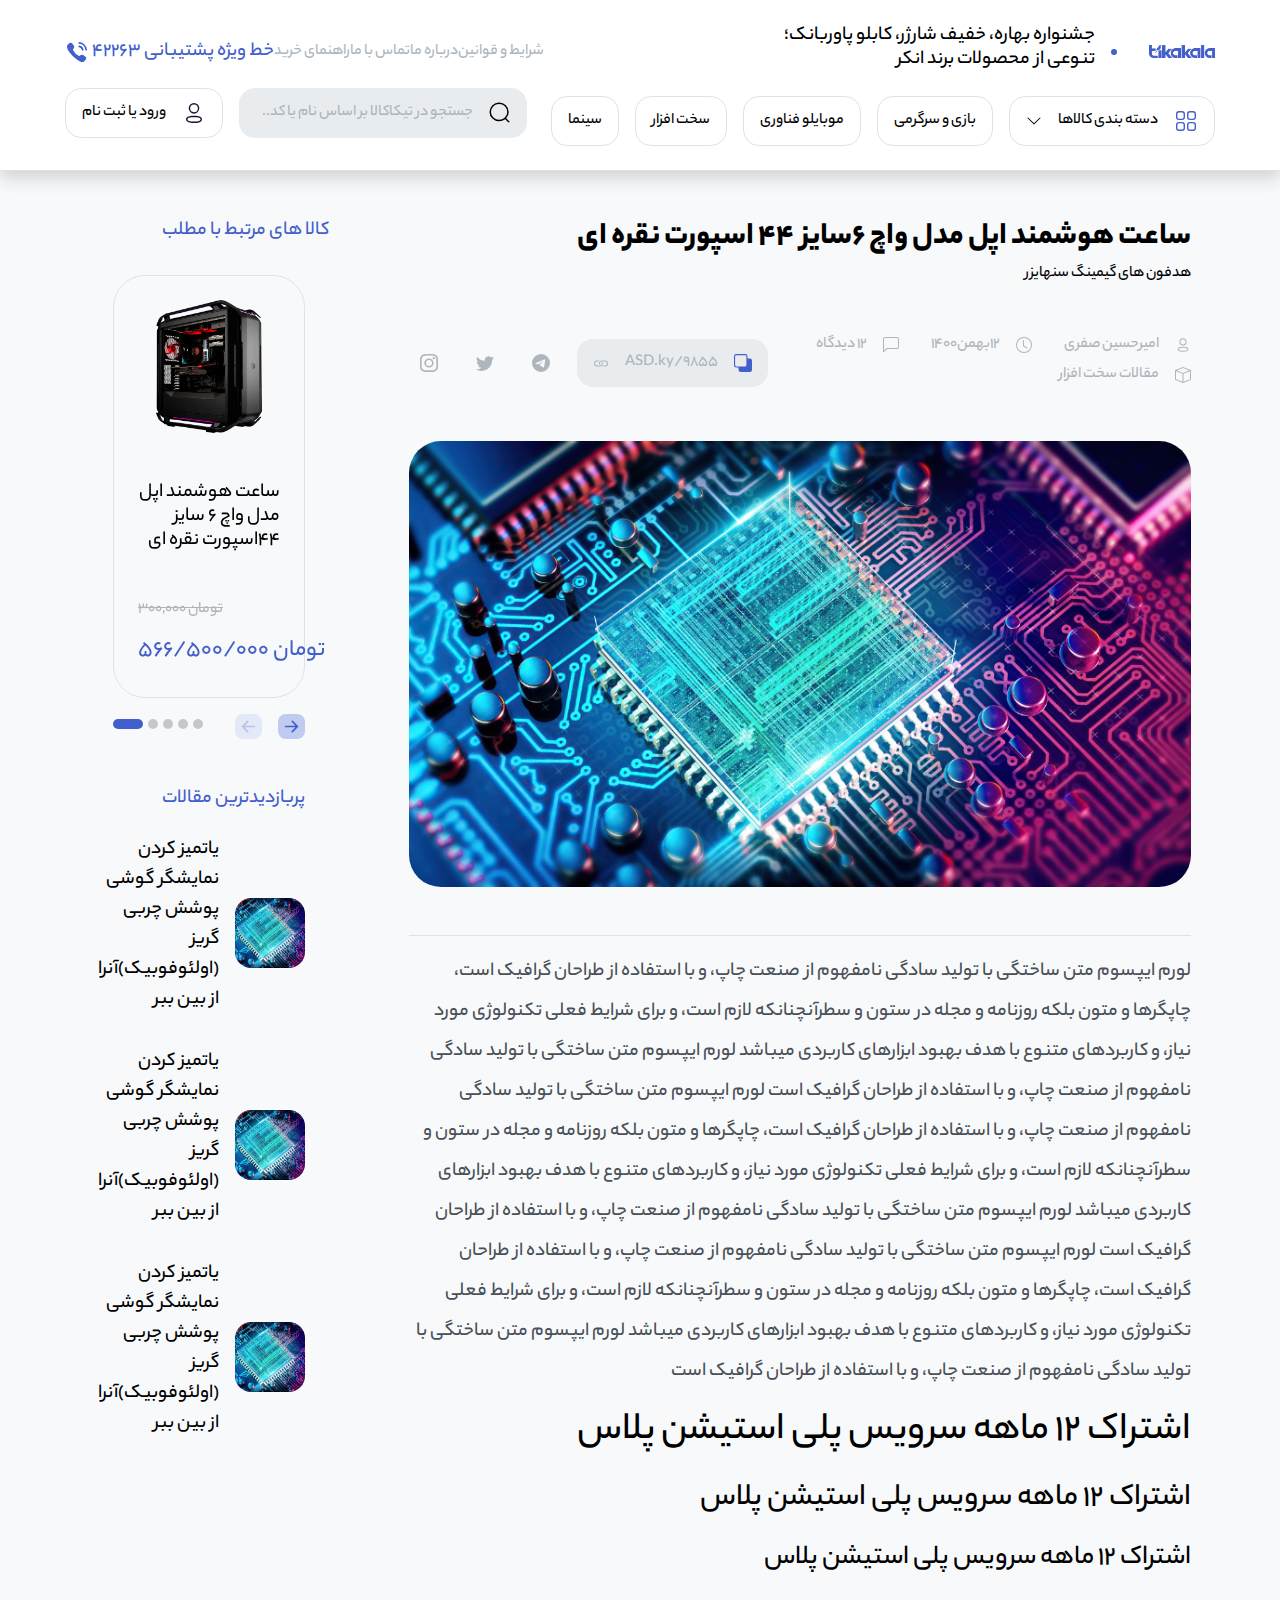
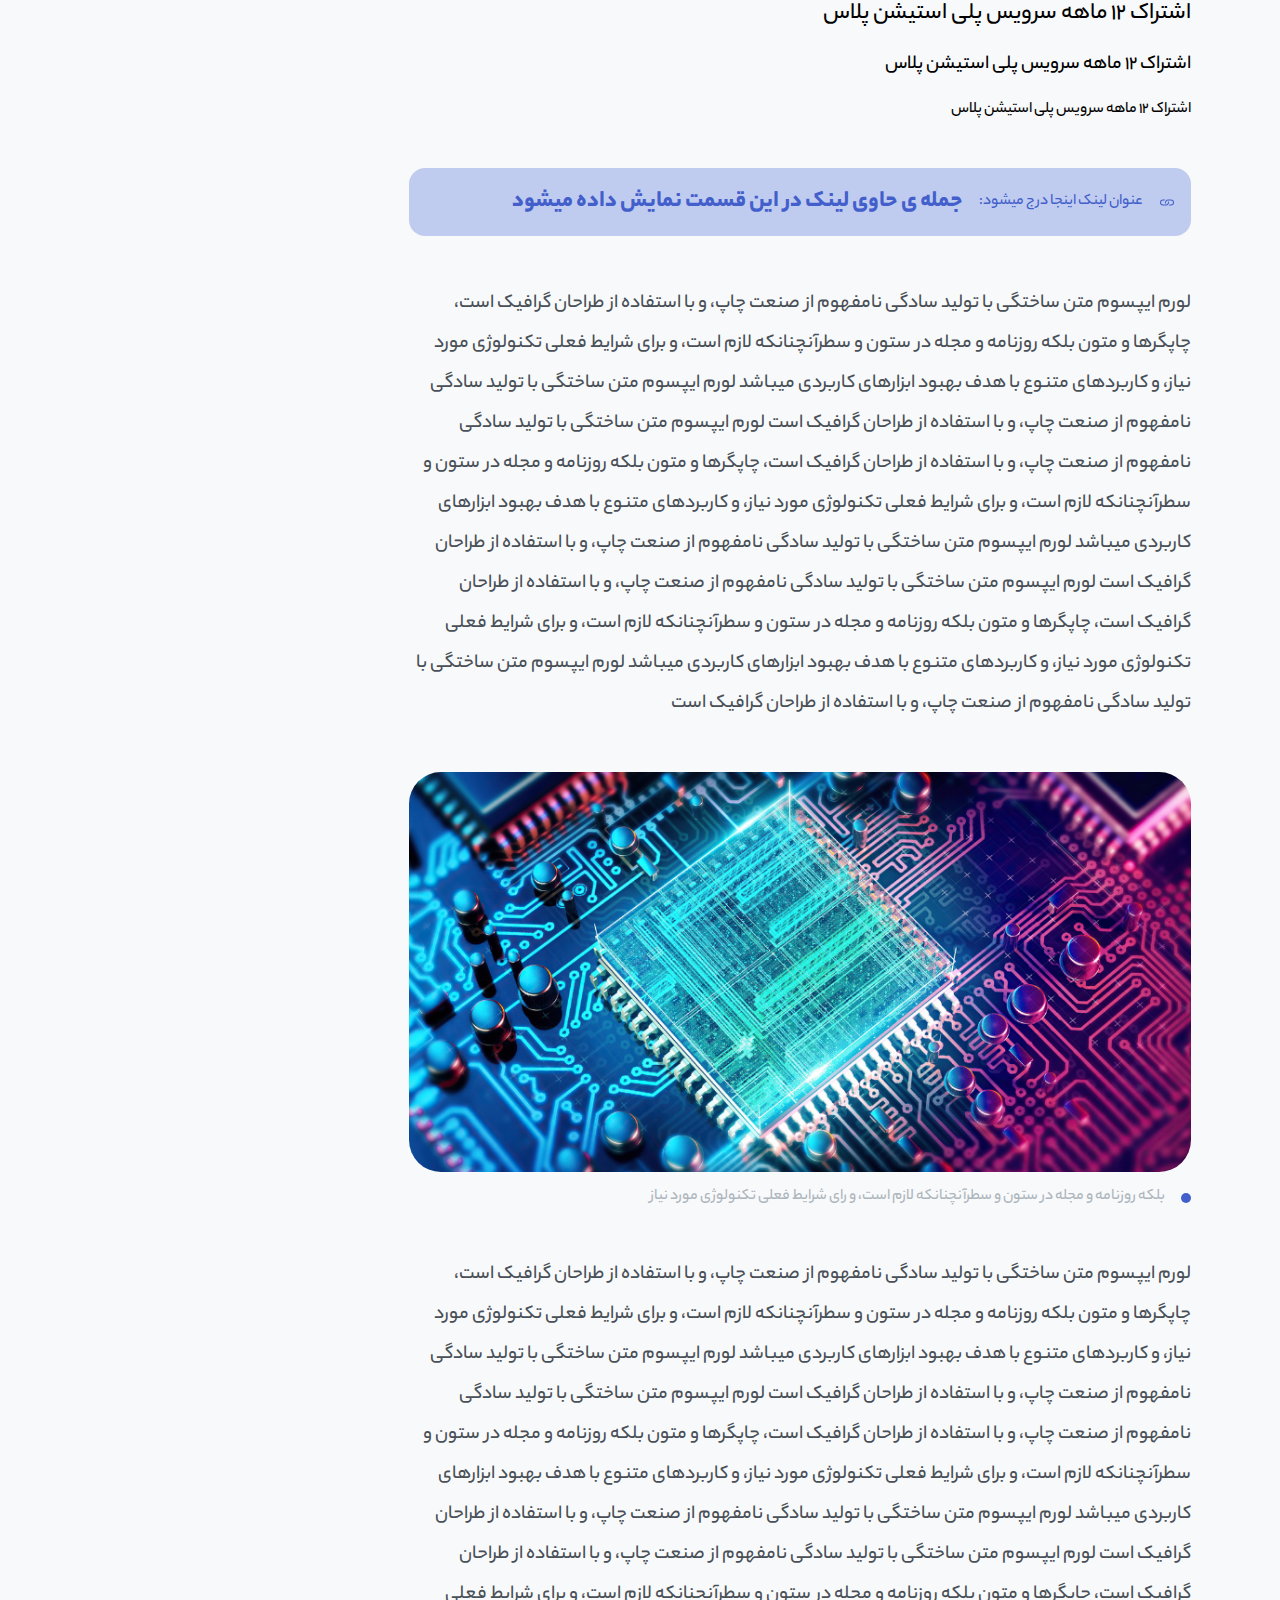
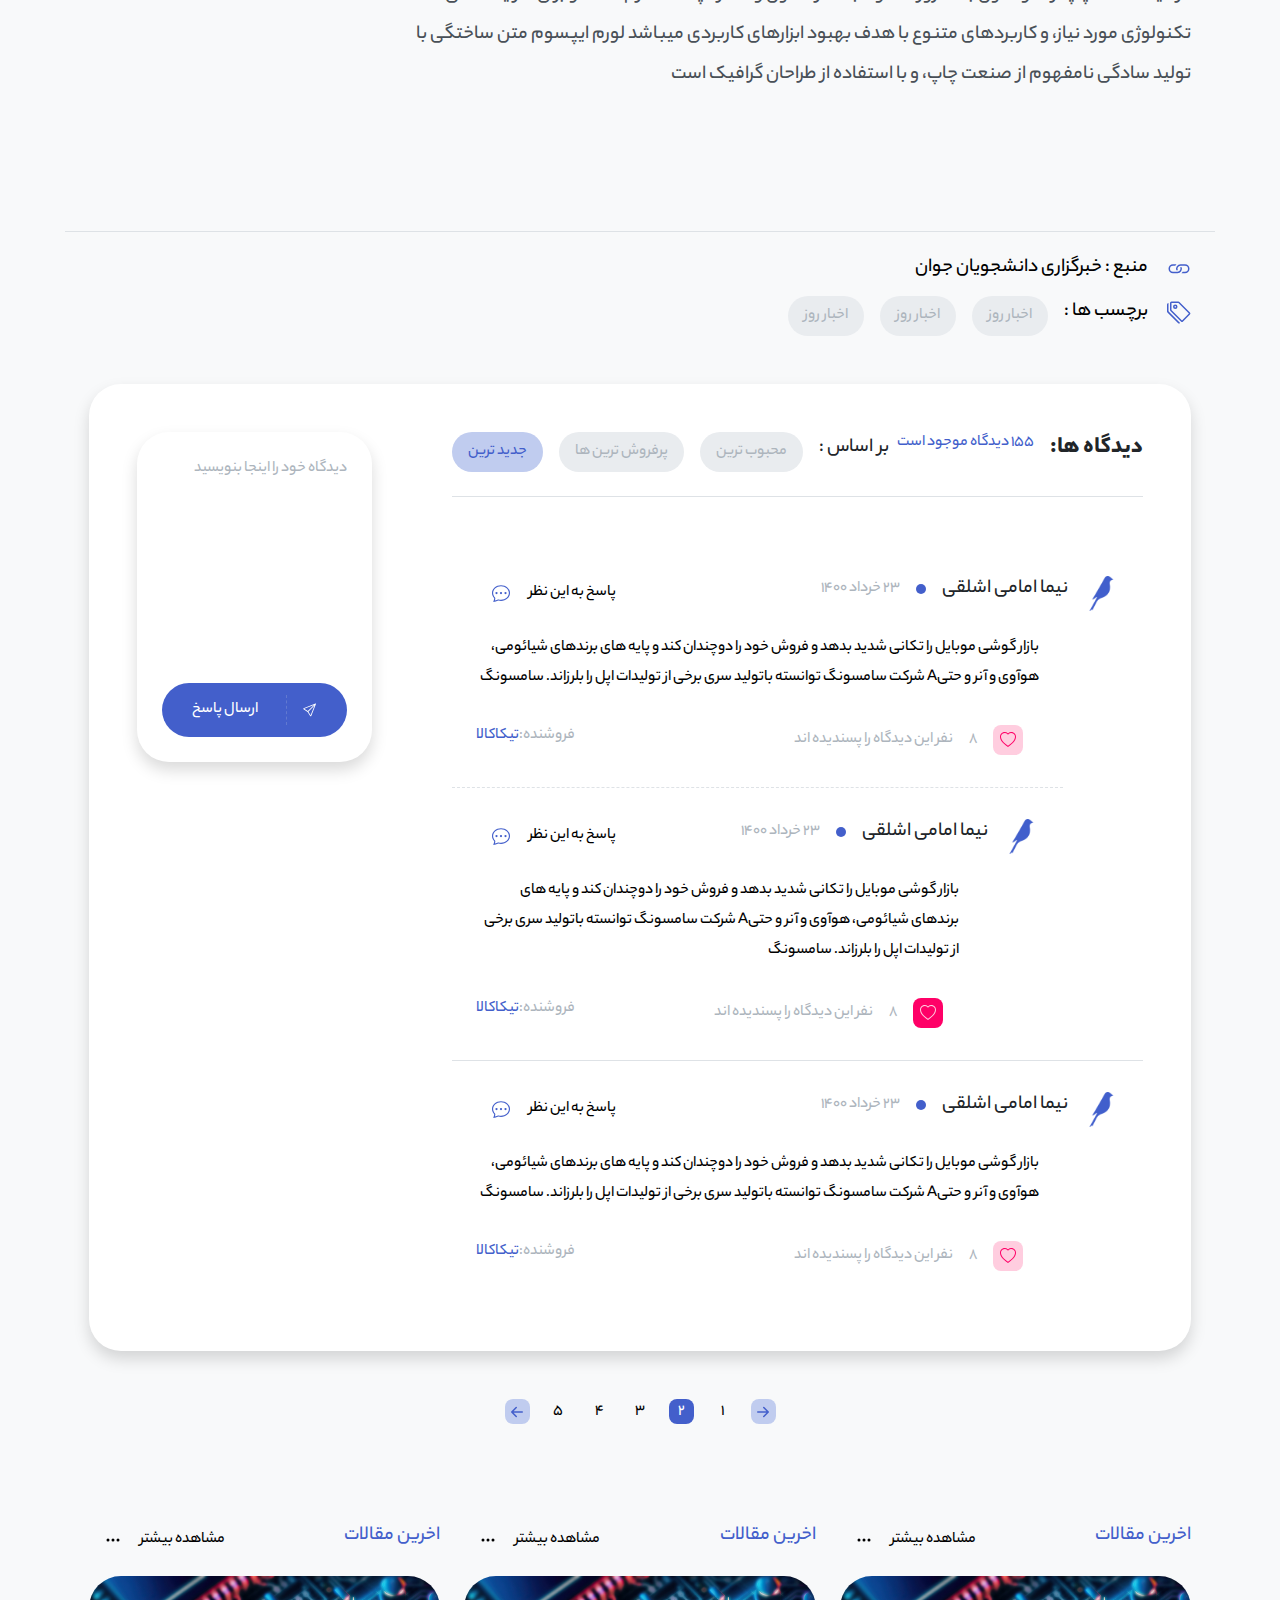
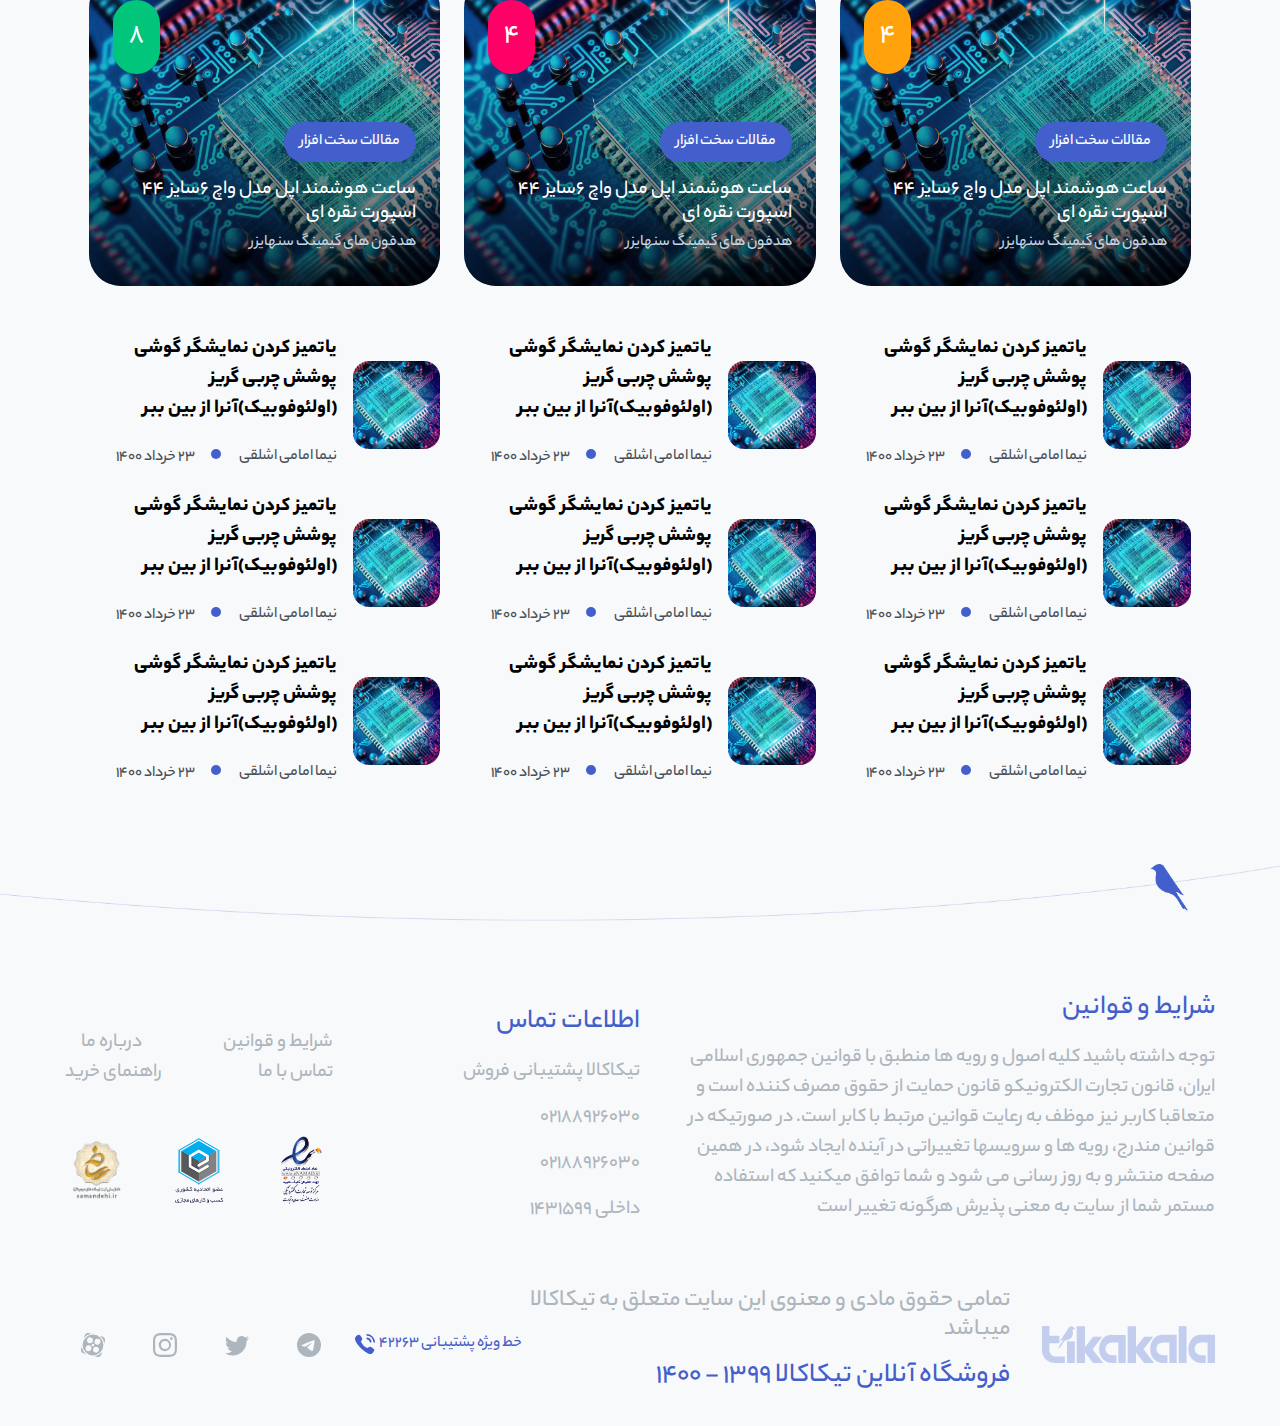
==== blog-without-conclusion.html @ 0f4836a9 "added blog page without conclusion card in bottom" ====
<!doctype html>
<html lang="fa" translate="no">
<head>
    <!--A Meta Tag For Setting Character Sets To 'UTF-8'-->
    <meta charset="UTF-8">
    <!--A Meta Tag For Responsiveness-->
    <meta name="viewport" content="width=device-width, user-scalable=no, initial-scale=1.0, maximum-scale=1.0, minimum-scale=1.0">
    <!--A Meta Tag For Browser Refresh-->
    <meta http-equiv="X-UA-Compatible" content="ie=edge">
    <!--Description Meta Tag For Seo Performance-->
    <meta name="description" content="ساعت هوشمند اپل مدل واچ ۶سایز ۴۴ اسپورتنقره ای">
    <!--Keywords Meta Tag For Seo Performance-->
    <meta name="keywords" content="IT, الکترونیک, برند, فروشگاه, فروشگاه انلاین, معتبر, پلی استیشن, پلی استیشن 5, تیککالا">
    <!--Theme Color Of Page-->
    <meta name="theme-color" content="#435FCB"/>
    <!--Icon Of Page-->
    <link rel="icon" href="assets/base/img/logo/img-logo.png" type="image/x-icon">
    <link rel="shortcut icon" href="assets/base/img/logo/img-logo.png" type="image/x-icon">
    <!--Linking Css Files-->
    <link rel="stylesheet" href="assets/plugins/swiperjs/swiper-bundle.min.css">
    <link rel="stylesheet" href="assets/plugins/bootstrap/bootstrap.min.css">
    <link rel="stylesheet" href="assets/base/css/style.css">
    <!--Title Of Page-->
    <title>تیکامگ | ساعت هوشمند اپل مدل واچ ۶سایز ۴۴ اسپورت نقره ای</title>
</head>
<body dir="rtl" class="dv-overflowx-hidden bg-light">
<!--Header-->
<header class="w-100 d-flex justify-content-center align-items-center border-bottom shadow bg-white mb-4 dv-mq-991-m-0 dv-mq-991-shadow-0 dv-mq-991-border-0">
    <main class="dv-w-1500 pt-4 pb-4 dv-z-index-3">
        <!--Top Side-->
        <div class="d-inline-flex align-items-center w-100">
            <!--Right Side-->
            <div class="d-inline-flex align-items-center w-50 dv-ml-15 dv-mq-991-m-0">
                <a class="w-25 dv-mq-991-w-100 dv-ml-2" href="index.html"><img width="100%" src="assets/base/img/logo/img-logo-typography.png" alt="تیکاکالا"></a>
                <!--Pulsing Circle-->
                <div class="dv-pulsing-circle dv-bg-indigo dv-aspect-ratio rounded-circle dv-ml-1 dv-mq-991-d-none"></div>
                <h5 class="fw-normal text-black dv-mq-991-d-none">جشنواره بهاره، خفیف شارژر، کابلو پاوربانک؛ تنوعی از محصولات برند انکر</h5>
            </div>
            <!--Left Side-->
            <ul class="d-inline-flex list-unstyled w-50 justify-content-between align-items-center dv-mq-991-jc-end">
                <li class="dv-mq-991-d-none"><a class="dv-text-darker-grey text-nowrap dv-hover-text-darkest-grey dv-transition fs-6 fw-normal" href="#">شرایط و قوانین</a></li>
                <li class="dv-mq-991-d-none"><a class="dv-text-darker-grey text-nowrap dv-hover-text-darkest-grey dv-transition fs-6 fw-normal" href="#">درباره ما</a></li>
                <li class="dv-mq-991-d-none"><a class="dv-text-darker-grey text-nowrap dv-hover-text-darkest-grey dv-transition fs-6 fw-normal" href="#">تماس با ما</a></li>
                <li class="dv-mq-991-d-none"><a class="dv-text-darker-grey text-nowrap dv-hover-text-darkest-grey dv-transition fs-6 fw-normal" href="#">راهنمای خرید</a></li>
                <li class="dv-mq-991-d-none">
                    <a class="dv-text-indigo dv-hover-text-darker-indigo dv-transition fs-5 fw-normal text-nowrap" href="tel:42263">
                        خط ویژه پشتیبانی
                        <span class="fw-normal">۴۲۲۶۳</span>
                        <svg xmlns="http://www.w3.org/2000/svg" width="24" height="24" viewBox="0 0 24 24">
                            <g transform="translate(2 2)">
                                <path d="M13.12,19.446C8.83,17.655,2.275,11.231.543,6.974-.176,5.389-.182,4.082.531,3.1.815,2.639,2.433.713,3.882.774a1.863,1.863,0,0,1,1.128.59A13.212,13.212,0,0,1,7.258,4.486a2.233,2.233,0,0,1-.422,1.62c-.267.468-.982,1.354-.8,1.871a11.491,11.491,0,0,0,6.093,5.92c.506.184,1.391-.53,1.857-.8a2.211,2.211,0,0,1,1.616-.424,13.422,13.422,0,0,1,3.112,2.293,1.856,1.856,0,0,1,.585,1.121c.054,1.482-1.96,3.174-2.327,3.385a2.822,2.822,0,0,1-1.69.527A5.191,5.191,0,0,1,13.12,19.446ZM14.835,7.931h0a3.461,3.461,0,0,0-2.743-2.75.86.86,0,0,1,.327-1.689,5.175,5.175,0,0,1,4.1,4.11.865.865,0,0,1-.678,1.011.945.945,0,0,1-.166.015A.86.86,0,0,1,14.835,7.931Zm3.456-.075a6.912,6.912,0,0,0-6.126-6.138A.863.863,0,0,1,11.731.184a.818.818,0,0,1,.625-.176,8.617,8.617,0,0,1,7.638,7.656.857.857,0,0,1-.756.95.705.705,0,0,1-.1.006A.856.856,0,0,1,18.291,7.856Z" transform="translate(0 0)" fill="#435fcb"/>
                            </g>
                        </svg>
                    </a>
                </li>
                <li class="d-none dv-mq-991-d-block dv-ml-1">
                    <a href="#">
                        <button class="dv-header-mobile-view-btns dv-aspect-ratio bg-transparent border dv-active-bg-darker-grey dv-transition">
                            <svg xmlns="http://www.w3.org/2000/svg" width="20" height="20" fill="currentColor" viewBox="0 0 16 16">
                                <path d="M8 8a3 3 0 1 0 0-6 3 3 0 0 0 0 6zm2-3a2 2 0 1 1-4 0 2 2 0 0 1 4 0zm4 8c0 1-1 1-1 1H3s-1 0-1-1 1-4 6-4 6 3 6 4zm-1-.004c-.001-.246-.154-.986-.832-1.664C11.516 10.68 10.289 10 8 10c-2.29 0-3.516.68-4.168 1.332-.678.678-.83 1.418-.832 1.664h10z"/>
                            </svg>
                        </button>
                    </a>
                </li>
                <li class="d-none dv-mq-991-d-block">
                    <a href="#">
                        <button class="dv-header-mobile-view-btns dv-aspect-ratio bg-transparent border dv-active-bg-darker-grey dv-transition">
                            <svg xmlns="http://www.w3.org/2000/svg" width="20" height="20" fill="currentColor" viewBox="0 0 16 16">
                                <path d="M0 1.5A.5.5 0 0 1 .5 1H2a.5.5 0 0 1 .485.379L2.89 3H14.5a.5.5 0 0 1 .491.592l-1.5 8A.5.5 0 0 1 13 12H4a.5.5 0 0 1-.491-.408L2.01 3.607 1.61 2H.5a.5.5 0 0 1-.5-.5zM3.102 4l1.313 7h8.17l1.313-7H3.102zM5 12a2 2 0 1 0 0 4 2 2 0 0 0 0-4zm7 0a2 2 0 1 0 0 4 2 2 0 0 0 0-4zm-7 1a1 1 0 1 1 0 2 1 1 0 0 1 0-2zm7 0a1 1 0 1 1 0 2 1 1 0 0 1 0-2z"/>
                            </svg>
                        </button>
                    </a>
                </li>
            </ul>
        </div>
        <!--Bottom Side-->
        <div class="d-inline-flex align-items-center w-100">
            <!--Right Side-->
            <ul class="w-50 dv-mq-991-w-auto d-inline-flex align-items-center list-unstyled mt-3">
                <li class="dv-ml-1">
                    <div class="dropdown">
                        <button id="dv-header-drop-down-btn" data-bs-toggle="dropdown" aria-expanded="false" class="dv-prl-1 dv-ptb-dot-75 text-nowrap dv-hover-text-indigo dv-header-links-holder-item dv-transition dv-hover-bg-darker-grey d-flex justify-content-center align-items-center fs-6 fw-normal border bg-white rounded-4 dv-mq-991-p-1">
                            <svg class="dv-ml-1 dv-mq-991-m-0" xmlns="http://www.w3.org/2000/svg" width="24" height="24" viewBox="0 0 24 24">
                                <g transform="translate(2 2)">
                                    <path d="M13.986,20a2.989,2.989,0,0,1-2.975-3V13.941a2.989,2.989,0,0,1,2.975-3h3.039a2.988,2.988,0,0,1,2.975,3V17a2.988,2.988,0,0,1-2.975,3Zm-1.58-6.059V17a1.593,1.593,0,0,0,1.58,1.6h3.039A1.592,1.592,0,0,0,18.6,17V13.941a1.592,1.592,0,0,0-1.58-1.6H13.986A1.593,1.593,0,0,0,12.406,13.941ZM2.975,20A2.989,2.989,0,0,1,0,17V13.941a2.989,2.989,0,0,1,2.975-3H6.014a2.989,2.989,0,0,1,2.975,3V17a2.989,2.989,0,0,1-2.975,3ZM1.4,13.941V17a1.593,1.593,0,0,0,1.58,1.6H6.014A1.593,1.593,0,0,0,7.594,17V13.941a1.593,1.593,0,0,0-1.58-1.6H2.975A1.593,1.593,0,0,0,1.4,13.941ZM13.986,9.055a2.989,2.989,0,0,1-2.975-3V3a2.989,2.989,0,0,1,2.975-3h3.039A2.988,2.988,0,0,1,20,3V6.06a2.988,2.988,0,0,1-2.975,3ZM12.406,3V6.06a1.593,1.593,0,0,0,1.58,1.6h3.039a1.592,1.592,0,0,0,1.58-1.6V3a1.592,1.592,0,0,0-1.58-1.6H13.986A1.593,1.593,0,0,0,12.406,3Zm-9.43,6.06A2.989,2.989,0,0,1,0,6.06V3A2.989,2.989,0,0,1,2.975,0H6.014A2.989,2.989,0,0,1,8.989,3V6.06a2.989,2.989,0,0,1-2.975,3ZM1.4,3V6.06a1.593,1.593,0,0,0,1.58,1.6H6.014a1.593,1.593,0,0,0,1.58-1.6V3a1.593,1.593,0,0,0-1.58-1.6H2.975A1.593,1.593,0,0,0,1.4,3Z" fill="#435fcb" stroke="rgba(0,0,0,0)" stroke-miterlimit="10" stroke-width="1"/>
                                </g>
                            </svg>
                            <span class="dv-ml-1 dv-mq-991-d-none">دسته بندی کالاها</span>
                            <svg class="dv-mq-991-d-none" xmlns="http://www.w3.org/2000/svg" width="16" height="16" fill="currentColor" viewBox="0 0 16 16">
                                <path fill-rule="evenodd" d="M1.646 4.646a.5.5 0 0 1 .708 0L8 10.293l5.646-5.647a.5.5 0 0 1 .708.708l-6 6a.5.5 0 0 1-.708 0l-6-6a.5.5 0 0 1 0-.708z"/>
                            </svg>
                        </button>
                        <ul class="dropdown-menu dropdown-menu-end w-100 border" aria-labelledby="dv-header-drop-down-btn">
                            <li><a class="dropdown-item text-end" href="#">ایتم</a></li>
                            <li><a class="dropdown-item text-end" href="#">ایتم</a></li>
                            <li><a class="dropdown-item text-end" href="#">ایتم</a></li>
                            <li><hr class="d-none dv-mq-991-d-block text-end dropdown-divider"></li>
                            <li><a class="d-none dv-mq-991-d-block text-end dropdown-item" href="#">شرایط و قوانین</a></li>
                            <li><a class="d-none dv-mq-991-d-block text-end dropdown-item" href="#">درباره ما</a></li>
                            <li><a class="d-none dv-mq-991-d-block text-end dropdown-item" href="#">تماس با ما</a></li>
                            <li><a class="d-none dv-mq-991-d-block text-end dropdown-item" href="#">راهنمای خرید</a></li>
                            <li><hr class="d-none dv-mq-991-d-block text-end dropdown-divider"></li>
                            <li><a class="d-none dv-mq-991-d-block text-end dropdown-item" href="#">بازی و سرگرمی</a></li>
                            <li><a class="d-none dv-mq-991-d-block text-end dropdown-item" href="#">موبایلو فناوری</a></li>
                            <li><a class="d-none dv-mq-991-d-block text-end dropdown-item" href="#">سخت افزار</a></li>
                            <li><a class="d-none dv-mq-991-d-block text-end dropdown-item" href="#">سینما</a></li>
                        </ul>
                    </div>
                </li>
                <li class="dv-ml-1 dv-mq-991-d-none"><a href="#"><button class="dv-prl-1 dv-ptb-dot-75 text-nowrap dv-transition dv-hover-text-indigo dv-hover-bg-darker-grey d-flex justify-content-center align-items-center fw-normal fs-6 border bg-white rounded-4">بازی و سرگرمی</button></a></li>
                <li class="dv-ml-1 dv-mq-991-d-none"><a href="#"><button class="dv-prl-1 dv-ptb-dot-75 text-nowrap dv-transition dv-hover-text-indigo dv-hover-bg-darker-grey d-flex justify-content-center align-items-center fw-normal fs-6 border bg-white rounded-4">موبایلو فناوری</button></a></li>
                <li class="dv-ml-1 dv-mq-991-d-none"><a href="#"><button class="dv-prl-1 dv-ptb-dot-75 text-nowrap dv-transition dv-hover-text-indigo dv-hover-bg-darker-grey d-flex justify-content-center align-items-center fw-normal fs-6 border bg-white rounded-4">سخت افزار</button></a></li>
                <li class="dv-mq-991-d-none"><a href="#"><button class="dv-prl-1 dv-ptb-dot-75 text-nowrap dv-hover-text-indigo dv-transition dv-hover-bg-darker-grey d-flex justify-content-center align-items-center fw-normal fs-6 border bg-white rounded-4">سینما</button></a></li>
            </ul>
            <!--Left Side-->
            <div class="w-50 dv-mq-991-w-100 d-inline-flex justify-content-end align-items-center">
                <!--Search Input-->
                <div class="dv-ml-1 dv-mq-991-m-0 dv-bg-grey dv-prl-1 dv-ptb-dot-75 rounded-4 w-50 dv-mq-991-w-100 dv-transition dv-border-transparent">
                    <form action="#" class="d-inline-flex align-items-center w-100">
                        <button class="bg-transparent border-0 dv-ml-1"><svg xmlns="http://www.w3.org/2000/svg" width="21" height="21" viewBox="0 0 21 21">
                            <g transform="translate(0.5 0.5)">
                                <g>
                                    <path d="M18.82,19.859l-.083-.07-3.128-3.05a9.7,9.7,0,0,1-6,2.06A9.518,9.518,0,0,1,0,9.4,9.518,9.518,0,0,1,9.611,0a9.518,9.518,0,0,1,9.612,9.4,9.25,9.25,0,0,1-2.531,6.349l3.091,3.014a.714.714,0,0,1,0,1.024.753.753,0,0,1-.964.071ZM1.48,9.4a8.052,8.052,0,0,0,8.131,7.952A8.052,8.052,0,0,0,17.743,9.4,8.052,8.052,0,0,0,9.611,1.448,8.052,8.052,0,0,0,1.48,9.4Z"/>
                                </g>
                            </g>
                        </svg></button>
                        <input required type="text" placeholder="جستجو در تیکاکالا بر اساس نام یا کد.." class="w-100 dv-placeholder-color-gray-500 dv-inputs-in-div bg-transparent border-0">
                    </form>
                </div>
                <a href="#" class="dv-mq-991-d-none">
                    <button class="dv-prl-1 dv-ptb-dot-75 fs-6 dv-hover-text-indigo dv-hover-path-fill-indigo d-flex dv-transition dv-hover-bg-darker-grey justify-content-center align-items-center fw-normal border bg-white rounded-4">
                        <svg class="dv-ml-1" xmlns="http://www.w3.org/2000/svg" width="24" height="24" viewBox="0 0 24 24">
                            <g transform="translate(4 2)">
                                <path class="dv-transition" d="M6.676,19.964c-.121,0-.206,0-.284,0l-.144-.005a2.214,2.214,0,0,1-.4-.047,15.4,15.4,0,0,1-2.333-.338l-.256-.054a3.961,3.961,0,0,1-2.975-1.9A2.936,2.936,0,0,1,0,16.363,2.876,2.876,0,0,1,.287,15.1a4.333,4.333,0,0,1,3.2-1.948,16.741,16.741,0,0,1,2.339-.331c.718-.063,1.448-.095,2.17-.095s1.452.031,2.17.095l.461.039a17.216,17.216,0,0,1,1.873.292c1.727.356,2.748.979,3.215,1.962a2.912,2.912,0,0,1,0,2.5c-.463.978-1.512,1.616-3.2,1.949l-.468.1a15.711,15.711,0,0,1-1.88.245c-.715.061-1.442.092-2.158.092C7.562,20,7.113,19.988,6.676,19.964Zm-.733-5.7a15.526,15.526,0,0,0-2.156.305,3.209,3.209,0,0,0-2.2,1.168,1.417,1.417,0,0,0-.139.624,1.452,1.452,0,0,0,.139.627c.255.527,1.025.93,2.227,1.165l.353.075a15.5,15.5,0,0,0,1.874.249,1.84,1.84,0,0,0,.287.033l.393.006c.429.023.866.035,1.3.035.678,0,1.366-.029,2.046-.087a14.342,14.342,0,0,0,2.162-.315l.225-.048c1.061-.24,1.743-.624,1.973-1.108a1.463,1.463,0,0,0,0-1.259c-.245-.516-1.008-.92-2.208-1.167a15.573,15.573,0,0,0-2.152-.3l-.013,0c-.675-.059-1.361-.089-2.037-.089S6.627,14.2,5.942,14.264ZM2.692,5.335A5.312,5.312,0,1,1,8,10.671,5.33,5.33,0,0,1,2.692,5.335Zm1.442,0A3.871,3.871,0,1,0,8,1.448,3.883,3.883,0,0,0,4.133,5.335Z" fill="#200e32" stroke="rgba(0,0,0,0)" stroke-miterlimit="10" stroke-width="1"/>
                            </g>
                        </svg>
                        ورود یا ثبت نام
                    </button>
                </a>
            </div>
        </div>
    </main>
</header>
<!--Blog section-->
<section class="w-100 d-flex justify-content-center mb-5">
    <div class="dv-w-1500 d-inline-flex dv-mq-991-d-flex dv-mq-991-flex-d-c">
        <!--Right Side-->
        <main class="p-4 dv-ml-2 w-75 dv-mq-991-w-100">
            <h2 class="fw-bold text-black mb-2 dv-mq-991-mb-3">ساعت هوشمند اپل مدل واچ ۶سایز ۴۴ اسپورت نقره ای</h2>
            <h6 class="fw-normal text-black mb-5 dv-mq-991-d-none">هدفون های گیمینگ سنهایزر</h6>
            <!--Details-->
            <div class="d-inline-flex w-100 align-items-center mb-5 dv-mq-991-d-none">
                <!--Right Side-->
                <ul class="d-flex flex-wrap list-unstyled w-50 align-items-center justify-content-between dv-ml-2">
                    <li>
                        <a class="dv-text-darker-grey d-inline-flex align-items-center fs-6" href="#">
                            <svg xmlns="http://www.w3.org/2000/svg" width="16" height="16" viewBox="0 0 24 24" class="dv-ml-1">
                                <g transform="translate(4 2)">
                                    <path d="M6.676,19.964c-.121,0-.206,0-.284,0l-.144-.005a2.214,2.214,0,0,1-.4-.047,15.4,15.4,0,0,1-2.333-.338l-.256-.054a3.961,3.961,0,0,1-2.975-1.9A2.936,2.936,0,0,1,0,16.363,2.876,2.876,0,0,1,.287,15.1a4.333,4.333,0,0,1,3.2-1.948,16.741,16.741,0,0,1,2.339-.331c.718-.063,1.448-.095,2.17-.095s1.452.031,2.17.095l.461.039a17.216,17.216,0,0,1,1.873.292c1.727.356,2.748.979,3.215,1.962a2.912,2.912,0,0,1,0,2.5c-.463.978-1.512,1.616-3.2,1.949l-.468.1a15.711,15.711,0,0,1-1.88.245c-.715.061-1.442.092-2.158.092C7.562,20,7.113,19.988,6.676,19.964Zm-.733-5.7a15.526,15.526,0,0,0-2.156.305,3.209,3.209,0,0,0-2.2,1.168,1.417,1.417,0,0,0-.139.624,1.452,1.452,0,0,0,.139.627c.255.527,1.025.93,2.227,1.165l.353.075a15.5,15.5,0,0,0,1.874.249,1.84,1.84,0,0,0,.287.033l.393.006c.429.023.866.035,1.3.035.678,0,1.366-.029,2.046-.087a14.342,14.342,0,0,0,2.162-.315l.225-.048c1.061-.24,1.743-.624,1.973-1.108a1.463,1.463,0,0,0,0-1.259c-.245-.516-1.008-.92-2.208-1.167a15.573,15.573,0,0,0-2.152-.3l-.013,0c-.675-.059-1.361-.089-2.037-.089S6.627,14.2,5.942,14.264ZM2.692,5.335A5.312,5.312,0,1,1,8,10.671,5.33,5.33,0,0,1,2.692,5.335Zm1.442,0A3.871,3.871,0,1,0,8,1.448,3.883,3.883,0,0,0,4.133,5.335Z" fill="currentcolor" stroke="currentcolor" stroke-width=".1px"/>
                                </g>
                            </svg>
                            <span class="text-nowrap" id="dv-blog-author">امیرحسین صفری</span>
                        </a>
                    </li>
                    <li>
                        <a class="dv-text-darker-grey d-inline-flex align-items-center fs-6" href="#">
                            <svg xmlns="http://www.w3.org/2000/svg" width="16" height="16" fill="currentColor" viewBox="0 0 16 16" class="dv-ml-1">
                                <path d="M8 3.5a.5.5 0 0 0-1 0V9a.5.5 0 0 0 .252.434l3.5 2a.5.5 0 0 0 .496-.868L8 8.71V3.5z"/>
                                <path d="M8 16A8 8 0 1 0 8 0a8 8 0 0 0 0 16zm7-8A7 7 0 1 1 1 8a7 7 0 0 1 14 0z"/>
                            </svg>
                            <span class="text-nowrap" id="dv-blog-time">۱۲بهمن۱۴۰۰</span>
                        </a>
                    </li>
                    <li>
                        <a class="dv-text-darker-grey d-inline-flex align-items-center fs-6" href="#">
                            <svg xmlns="http://www.w3.org/2000/svg" width="16" height="16" fill="currentColor" viewBox="0 0 16 16" class="dv-ml-1">
                                <path d="M14 1a1 1 0 0 1 1 1v8a1 1 0 0 1-1 1H4.414A2 2 0 0 0 3 11.586l-2 2V2a1 1 0 0 1 1-1h12zM2 0a2 2 0 0 0-2 2v12.793a.5.5 0 0 0 .854.353l2.853-2.853A1 1 0 0 1 4.414 12H14a2 2 0 0 0 2-2V2a2 2 0 0 0-2-2H2z"/>
                            </svg>
                            <span class="text-nowrap" id="dv-blog-comments">۱۲ دیدگاه</span>
                        </a>
                    </li>
                    <li>
                        <a class="dv-text-darker-grey d-inline-flex align-items-center fs-6" href="#">
                            <svg xmlns="http://www.w3.org/2000/svg" width="16" height="16" fill="currentColor" viewBox="0 0 16 16" class="dv-ml-1">
                                <path d="M8.186 1.113a.5.5 0 0 0-.372 0L1.846 3.5 8 5.961 14.154 3.5 8.186 1.113zM15 4.239l-6.5 2.6v7.922l6.5-2.6V4.24zM7.5 14.762V6.838L1 4.239v7.923l6.5 2.6zM7.443.184a1.5 1.5 0 0 1 1.114 0l7.129 2.852A.5.5 0 0 1 16 3.5v8.662a1 1 0 0 1-.629.928l-7.185 2.874a.5.5 0 0 1-.372 0L.63 13.09a1 1 0 0 1-.63-.928V3.5a.5.5 0 0 1 .314-.464L7.443.184z"/>
                            </svg>
                            <span class="text-nowrap" id="dv-blog-category">مقالات سخت افزار</span>
                        </a>
                    </li>
                </ul>
                <!--Left Side-->
                <ul class="w-50 d-inline-flex align-items-center justify-content-end list-unstyled">
                    <!--Copy Link Button-->
                    <li class="dv-ml-1">
                        <button class="dv-bg-grey fs-6 border-0 dv-ptb-dot-75 dv-prl-1 dv-text-darker-grey d-inline-flex align-items-center justify-content-center rounded-4 dv-hover-bg-darker-grey dv-transition">
                            <svg class="dv-ml-1 dv-text-indigo" xmlns="http://www.w3.org/2000/svg" width="18" height="18" fill="currentColor" viewBox="0 0 16 16">
                                <path d="M0 2a2 2 0 0 1 2-2h8a2 2 0 0 1 2 2v2h2a2 2 0 0 1 2 2v8a2 2 0 0 1-2 2H6a2 2 0 0 1-2-2v-2H2a2 2 0 0 1-2-2V2zm2-1a1 1 0 0 0-1 1v8a1 1 0 0 0 1 1h8a1 1 0 0 0 1-1V2a1 1 0 0 0-1-1H2z"/>
                            </svg>
                            <span class="dv-ml-1 dv-text-darker-grey" id="dv-copy-btn-link">ASD.ky/9855</span>
                            <svg class="dv-text-darker-grey" xmlns="http://www.w3.org/2000/svg" width="16" height="16" fill="currentColor" viewBox="0 0 16 16">
                                <path d="M6.354 5.5H4a3 3 0 0 0 0 6h3a3 3 0 0 0 2.83-4H9c-.086 0-.17.01-.25.031A2 2 0 0 1 7 10.5H4a2 2 0 1 1 0-4h1.535c.218-.376.495-.714.82-1z"/>
                                <path d="M9 5.5a3 3 0 0 0-2.83 4h1.098A2 2 0 0 1 9 6.5h3a2 2 0 1 1 0 4h-1.535a4.02 4.02 0 0 1-.82 1H12a3 3 0 1 0 0-6H9z"/>
                            </svg>
                        </button>
                    </li>
                    <li class="dv-ml-1">
                        <a href="#">
                            <button class="bg-none border-0 dv-aspect-ratio dv-w-50px d-flex justify-content-center align-items-center dv-text-darker-grey rounded-4 bg-transparent dv-transition dv-hover-bg-darker-grey dv-hover-text-indigo">
                                <svg xmlns="http://www.w3.org/2000/svg" width="18" height="18" fill="currentColor" viewBox="0 0 16 16">
                                    <path d="M16 8A8 8 0 1 1 0 8a8 8 0 0 1 16 0zM8.287 5.906c-.778.324-2.334.994-4.666 2.01-.378.15-.577.298-.595.442-.03.243.275.339.69.47l.175.055c.408.133.958.288 1.243.294.26.006.549-.1.868-.32 2.179-1.471 3.304-2.214 3.374-2.23.05-.012.12-.026.166.016.047.041.042.12.037.141-.03.129-1.227 1.241-1.846 1.817-.193.18-.33.307-.358.336a8.154 8.154 0 0 1-.188.186c-.38.366-.664.64.015 1.088.327.216.589.393.85.571.284.194.568.387.936.629.093.06.183.125.27.187.331.236.63.448.997.414.214-.02.435-.22.547-.82.265-1.417.786-4.486.906-5.751a1.426 1.426 0 0 0-.013-.315.337.337 0 0 0-.114-.217.526.526 0 0 0-.31-.093c-.3.005-.763.166-2.984 1.09z"/>
                                </svg>
                            </button>
                        </a>
                    </li>
                    <li class="dv-ml-1">
                        <a href="#">
                            <button class="bg-none border-0 dv-aspect-ratio dv-w-50px d-flex justify-content-center align-items-center dv-text-darker-grey rounded-4 bg-transparent dv-transition dv-hover-bg-darker-grey dv-hover-text-indigo">
                                <svg xmlns="http://www.w3.org/2000/svg" width="18" height="18" fill="currentColor" viewBox="0 0 16 16">
                                    <path d="M5.026 15c6.038 0 9.341-5.003 9.341-9.334 0-.14 0-.282-.006-.422A6.685 6.685 0 0 0 16 3.542a6.658 6.658 0 0 1-1.889.518 3.301 3.301 0 0 0 1.447-1.817 6.533 6.533 0 0 1-2.087.793A3.286 3.286 0 0 0 7.875 6.03a9.325 9.325 0 0 1-6.767-3.429 3.289 3.289 0 0 0 1.018 4.382A3.323 3.323 0 0 1 .64 6.575v.045a3.288 3.288 0 0 0 2.632 3.218 3.203 3.203 0 0 1-.865.115 3.23 3.23 0 0 1-.614-.057 3.283 3.283 0 0 0 3.067 2.277A6.588 6.588 0 0 1 .78 13.58a6.32 6.32 0 0 1-.78-.045A9.344 9.344 0 0 0 5.026 15z"/>
                                </svg>
                            </button>
                        </a>
                    </li>
                    <li>
                        <a href="#">
                            <button class="bg-none border-0 dv-aspect-ratio dv-w-50px d-flex justify-content-center align-items-center rounded-4 dv-text-darker-grey bg-transparent dv-transition dv-hover-bg-darker-grey dv-hover-text-indigo">
                                <svg xmlns="http://www.w3.org/2000/svg" width="18" height="18" fill="currentColor" viewBox="0 0 16 16">
                                    <path d="M8 0C5.829 0 5.556.01 4.703.048 3.85.088 3.269.222 2.76.42a3.917 3.917 0 0 0-1.417.923A3.927 3.927 0 0 0 .42 2.76C.222 3.268.087 3.85.048 4.7.01 5.555 0 5.827 0 8.001c0 2.172.01 2.444.048 3.297.04.852.174 1.433.372 1.942.205.526.478.972.923 1.417.444.445.89.719 1.416.923.51.198 1.09.333 1.942.372C5.555 15.99 5.827 16 8 16s2.444-.01 3.298-.048c.851-.04 1.434-.174 1.943-.372a3.916 3.916 0 0 0 1.416-.923c.445-.445.718-.891.923-1.417.197-.509.332-1.09.372-1.942C15.99 10.445 16 10.173 16 8s-.01-2.445-.048-3.299c-.04-.851-.175-1.433-.372-1.941a3.926 3.926 0 0 0-.923-1.417A3.911 3.911 0 0 0 13.24.42c-.51-.198-1.092-.333-1.943-.372C10.443.01 10.172 0 7.998 0h.003zm-.717 1.442h.718c2.136 0 2.389.007 3.232.046.78.035 1.204.166 1.486.275.373.145.64.319.92.599.28.28.453.546.598.92.11.281.24.705.275 1.485.039.843.047 1.096.047 3.231s-.008 2.389-.047 3.232c-.035.78-.166 1.203-.275 1.485a2.47 2.47 0 0 1-.599.919c-.28.28-.546.453-.92.598-.28.11-.704.24-1.485.276-.843.038-1.096.047-3.232.047s-2.39-.009-3.233-.047c-.78-.036-1.203-.166-1.485-.276a2.478 2.478 0 0 1-.92-.598 2.48 2.48 0 0 1-.6-.92c-.109-.281-.24-.705-.275-1.485-.038-.843-.046-1.096-.046-3.233 0-2.136.008-2.388.046-3.231.036-.78.166-1.204.276-1.486.145-.373.319-.64.599-.92.28-.28.546-.453.92-.598.282-.11.705-.24 1.485-.276.738-.034 1.024-.044 2.515-.045v.002zm4.988 1.328a.96.96 0 1 0 0 1.92.96.96 0 0 0 0-1.92zm-4.27 1.122a4.109 4.109 0 1 0 0 8.217 4.109 4.109 0 0 0 0-8.217zm0 1.441a2.667 2.667 0 1 1 0 5.334 2.667 2.667 0 0 1 0-5.334z"/>
                                </svg>
                            </button>
                        </a>
                    </li>
                </ul>
            </div>
            <!--Blogs Thumbnail-->
            <img class="w-100 rounded-5 mb-5 dv-mq-991-mb-3" src="assets/base/img/img-thumbnail-1.jpg" alt="ساعت هوشمند اپل مدل واچ ۶سایز ۴۴ اسپورت نقره ای">
            <!--Mobile Details-->
            <div class="w-100 align-items-center mb-3 d-none dv-mq-991-d-inline-flex">
                <ul class="d-inline-flex list-unstyled w-100 align-items-center justify-content-between dv-mq-575-d-grid dv-mq-575-grid-tc-2 dv-mq-575-gap-1">
                    <li>
                        <a class="dv-text-darker-grey d-flex flex-column justify-content-center align-items-center" href="#">
                            <svg xmlns="http://www.w3.org/2000/svg" width="24" height="24" viewBox="0 0 24 24" class="mb-2">
                                <g transform="translate(4 2)">
                                    <path d="M6.676,19.964c-.121,0-.206,0-.284,0l-.144-.005a2.214,2.214,0,0,1-.4-.047,15.4,15.4,0,0,1-2.333-.338l-.256-.054a3.961,3.961,0,0,1-2.975-1.9A2.936,2.936,0,0,1,0,16.363,2.876,2.876,0,0,1,.287,15.1a4.333,4.333,0,0,1,3.2-1.948,16.741,16.741,0,0,1,2.339-.331c.718-.063,1.448-.095,2.17-.095s1.452.031,2.17.095l.461.039a17.216,17.216,0,0,1,1.873.292c1.727.356,2.748.979,3.215,1.962a2.912,2.912,0,0,1,0,2.5c-.463.978-1.512,1.616-3.2,1.949l-.468.1a15.711,15.711,0,0,1-1.88.245c-.715.061-1.442.092-2.158.092C7.562,20,7.113,19.988,6.676,19.964Zm-.733-5.7a15.526,15.526,0,0,0-2.156.305,3.209,3.209,0,0,0-2.2,1.168,1.417,1.417,0,0,0-.139.624,1.452,1.452,0,0,0,.139.627c.255.527,1.025.93,2.227,1.165l.353.075a15.5,15.5,0,0,0,1.874.249,1.84,1.84,0,0,0,.287.033l.393.006c.429.023.866.035,1.3.035.678,0,1.366-.029,2.046-.087a14.342,14.342,0,0,0,2.162-.315l.225-.048c1.061-.24,1.743-.624,1.973-1.108a1.463,1.463,0,0,0,0-1.259c-.245-.516-1.008-.92-2.208-1.167a15.573,15.573,0,0,0-2.152-.3l-.013,0c-.675-.059-1.361-.089-2.037-.089S6.627,14.2,5.942,14.264ZM2.692,5.335A5.312,5.312,0,1,1,8,10.671,5.33,5.33,0,0,1,2.692,5.335Zm1.442,0A3.871,3.871,0,1,0,8,1.448,3.883,3.883,0,0,0,4.133,5.335Z" fill="currentcolor" stroke="currentcolor" stroke-width=".1px"/>
                                </g>
                            </svg>
                            <span>امیرحسین صفری</span>
                        </a>
                    </li>
                    <li>
                        <a class="dv-text-darker-grey d-flex flex-column justify-content-center align-items-center" href="#">
                            <svg xmlns="http://www.w3.org/2000/svg" width="16" height="16" fill="currentColor" viewBox="0 0 16 16" class="mb-2">
                                <path d="M8 3.5a.5.5 0 0 0-1 0V9a.5.5 0 0 0 .252.434l3.5 2a.5.5 0 0 0 .496-.868L8 8.71V3.5z"/>
                                <path d="M8 16A8 8 0 1 0 8 0a8 8 0 0 0 0 16zm7-8A7 7 0 1 1 1 8a7 7 0 0 1 14 0z"/>
                            </svg>
                            <span>۱۲بهمن۱۴۰۰</span>
                        </a>
                    </li>
                    <li>
                        <a class="dv-text-darker-grey d-flex flex-column justify-content-center align-items-center" href="#">
                            <svg xmlns="http://www.w3.org/2000/svg" width="16" height="16" fill="currentColor" viewBox="0 0 16 16" class="mb-2">
                                <path d="M14 1a1 1 0 0 1 1 1v8a1 1 0 0 1-1 1H4.414A2 2 0 0 0 3 11.586l-2 2V2a1 1 0 0 1 1-1h12zM2 0a2 2 0 0 0-2 2v12.793a.5.5 0 0 0 .854.353l2.853-2.853A1 1 0 0 1 4.414 12H14a2 2 0 0 0 2-2V2a2 2 0 0 0-2-2H2z"/>
                            </svg>
                            <span>۱۲ دیدگاه</span>
                        </a>
                    </li>
                    <li>
                        <a class="dv-text-darker-grey d-flex flex-column justify-content-center align-items-center" href="#">
                            <svg xmlns="http://www.w3.org/2000/svg" width="16" height="16" fill="currentColor" viewBox="0 0 16 16" class="mb-2">
                                <path d="M8.186 1.113a.5.5 0 0 0-.372 0L1.846 3.5 8 5.961 14.154 3.5 8.186 1.113zM15 4.239l-6.5 2.6v7.922l6.5-2.6V4.24zM7.5 14.762V6.838L1 4.239v7.923l6.5 2.6zM7.443.184a1.5 1.5 0 0 1 1.114 0l7.129 2.852A.5.5 0 0 1 16 3.5v8.662a1 1 0 0 1-.629.928l-7.185 2.874a.5.5 0 0 1-.372 0L.63 13.09a1 1 0 0 1-.63-.928V3.5a.5.5 0 0 1 .314-.464L7.443.184z"/>
                            </svg>
                            <span>مقالات سخت افزار</span>
                        </a>
                    </li>
                </ul>
            </div>
            <p class="border-top pt-3 dv-lh-40 fs-5 fw-normal dv-text-darkest-grey">
                لورم ایپسوم متن ساختگی با تولید سادگی نامفهوم از صنعت چاپ، و با استفاده از طراحان گرافیک است، چاپگرها و متون بلکه روزنامه و مجله در ستون و سطرآنچنانکه لازم است، و برای شرایط
                فعلی تکنولوژی مورد نیاز، و کاربردهای متنوع با هدف بهبود ابزارهای کاربردی میباشد لورم ایپسوم متن ساختگی با تولید سادگی نامفهوم از صنعت چاپ، و با استفاده از طراحان گرافیک است
                لورم ایپسوم متن ساختگی با تولید سادگی نامفهوم از صنعت چاپ، و با استفاده از طراحان گرافیک است، چاپگرها و متون بلکه روزنامه و مجله در ستون و سطرآنچنانکه لازم است، و برای شرایط
                فعلی تکنولوژی مورد نیاز، و کاربردهای متنوع با هدف بهبود ابزارهای کاربردی میباشد لورم ایپسوم متن ساختگی با تولید سادگی نامفهوم از صنعت چاپ، و با استفاده از طراحان گرافیک است
                لورم ایپسوم متن ساختگی با تولید سادگی نامفهوم از صنعت چاپ، و با استفاده از طراحان گرافیک است، چاپگرها و متون بلکه روزنامه و مجله در ستون و سطرآنچنانکه لازم است، و برای شرایط
                فعلی تکنولوژی مورد نیاز، و کاربردهای متنوع با هدف بهبود ابزارهای کاربردی میباشد لورم ایپسوم متن ساختگی با تولید سادگی نامفهوم از صنعت چاپ، و با استفاده از طراحان گرافیک است
            </p>
            <h1 class="text-black mb-4 dv-mq-991-d-none">اشتراک ۱۲ ماهه سرویس پلی استیشن پلاس</h1>
            <h2 class="text-black mb-4 dv-mq-991-d-none">اشتراک ۱۲ ماهه سرویس پلی استیشن پلاس</h2>
            <h3 class="text-black mb-4 dv-mq-991-d-none">اشتراک ۱۲ ماهه سرویس پلی استیشن پلاس</h3>
            <h4 class="text-black mb-4 dv-mq-991-d-none">اشتراک ۱۲ ماهه سرویس پلی استیشن پلاس</h4>
            <h5 class="text-black mb-4 dv-mq-991-d-none">اشتراک ۱۲ ماهه سرویس پلی استیشن پلاس</h5>
            <h6 class="text-black mb-5 dv-mq-991-d-none">اشتراک ۱۲ ماهه سرویس پلی استیشن پلاس</h6>
            <!--Copy Link Button-->
            <button class="dv-bg-light-blue dv-mq-991-d-none w-100 text-end p-3 border-0 rounded-4 dv-text-indigo d-inline-flex align-items-center dv-hover-bg-blue dv-transition mb-5 fs-6">
                <svg class="dv-ml-1" xmlns="http://www.w3.org/2000/svg" width="16" height="16" fill="currentColor" viewBox="0 0 16 16">
                    <path d="M6.354 5.5H4a3 3 0 0 0 0 6h3a3 3 0 0 0 2.83-4H9c-.086 0-.17.01-.25.031A2 2 0 0 1 7 10.5H4a2 2 0 1 1 0-4h1.535c.218-.376.495-.714.82-1z"/>
                    <path d="M9 5.5a3 3 0 0 0-2.83 4h1.098A2 2 0 0 1 9 6.5h3a2 2 0 1 1 0 4h-1.535a4.02 4.02 0 0 1-.82 1H12a3 3 0 1 0 0-6H9z"/>
                </svg>
                عنوان لینک اینجا درج میشود:
                <span class="dv-mr-1 fw-bold fs-4">جمله ی حاوی لینک در این قسمت نمایش داده میشود</span>
            </button>
            <p class="dv-lh-40 fs-5 fw-normal dv-text-darkest-grey mb-5 dv-mq-991-d-none">
                لورم ایپسوم متن ساختگی با تولید سادگی نامفهوم از صنعت چاپ، و با استفاده از طراحان گرافیک است، چاپگرها و متون بلکه روزنامه و مجله در ستون و سطرآنچنانکه لازم است، و برای شرایط
                فعلی تکنولوژی مورد نیاز، و کاربردهای متنوع با هدف بهبود ابزارهای کاربردی میباشد لورم ایپسوم متن ساختگی با تولید سادگی نامفهوم از صنعت چاپ، و با استفاده از طراحان گرافیک است
                لورم ایپسوم متن ساختگی با تولید سادگی نامفهوم از صنعت چاپ، و با استفاده از طراحان گرافیک است، چاپگرها و متون بلکه روزنامه و مجله در ستون و سطرآنچنانکه لازم است، و برای شرایط
                فعلی تکنولوژی مورد نیاز، و کاربردهای متنوع با هدف بهبود ابزارهای کاربردی میباشد لورم ایپسوم متن ساختگی با تولید سادگی نامفهوم از صنعت چاپ، و با استفاده از طراحان گرافیک است
                لورم ایپسوم متن ساختگی با تولید سادگی نامفهوم از صنعت چاپ، و با استفاده از طراحان گرافیک است، چاپگرها و متون بلکه روزنامه و مجله در ستون و سطرآنچنانکه لازم است، و برای شرایط
                فعلی تکنولوژی مورد نیاز، و کاربردهای متنوع با هدف بهبود ابزارهای کاربردی میباشد لورم ایپسوم متن ساختگی با تولید سادگی نامفهوم از صنعت چاپ، و با استفاده از طراحان گرافیک است
            </p>
            <!--Shorter Thumbnail-->
            <img class="w-100 rounded-5 mb-3 dv-aspect-ratio-rect dv-object-fit  dv-mq-991-d-none" height="400vh" src="assets/base/img/img-thumbnail-1.jpg" alt="ساعت هوشمند اپل مدل واچ ۶سایز ۴۴ اسپورت نقره ای">
            <h6 class="dv-before-lil-circle d-inline-flex align-items-center dv-text-darker-grey mb-5 dv-mq-991-d-none">بلکه روزنامه و مجله در ستون و سطرآنچنانکه لازم است، و رای شرایط فعلی تکنولوژی مورد نیاز</h6>
            <p class="dv-lh-40 fs-5 fw-normal dv-text-darkest-grey dv-mq-991-d-none">
                لورم ایپسوم متن ساختگی با تولید سادگی نامفهوم از صنعت چاپ، و با استفاده از طراحان گرافیک است، چاپگرها و متون بلکه روزنامه و مجله در ستون و سطرآنچنانکه لازم است، و برای شرایط
                فعلی تکنولوژی مورد نیاز، و کاربردهای متنوع با هدف بهبود ابزارهای کاربردی میباشد لورم ایپسوم متن ساختگی با تولید سادگی نامفهوم از صنعت چاپ، و با استفاده از طراحان گرافیک است
                لورم ایپسوم متن ساختگی با تولید سادگی نامفهوم از صنعت چاپ، و با استفاده از طراحان گرافیک است، چاپگرها و متون بلکه روزنامه و مجله در ستون و سطرآنچنانکه لازم است، و برای شرایط
                فعلی تکنولوژی مورد نیاز، و کاربردهای متنوع با هدف بهبود ابزارهای کاربردی میباشد لورم ایپسوم متن ساختگی با تولید سادگی نامفهوم از صنعت چاپ، و با استفاده از طراحان گرافیک است
                لورم ایپسوم متن ساختگی با تولید سادگی نامفهوم از صنعت چاپ، و با استفاده از طراحان گرافیک است، چاپگرها و متون بلکه روزنامه و مجله در ستون و سطرآنچنانکه لازم است، و برای شرایط
                فعلی تکنولوژی مورد نیاز، و کاربردهای متنوع با هدف بهبود ابزارهای کاربردی میباشد لورم ایپسوم متن ساختگی با تولید سادگی نامفهوم از صنعت چاپ، و با استفاده از طراحان گرافیک است
            </p>
        </main>
        <!--Left Side-->
        <aside class="w-25 p-4 dv-blog-left-side dv-mq-991-d-none">
            <h5 class="dv-text-indigo mb-2">کالا های مرتبط با مطلب</h5>
            <!-- Slider main container -->
            <div class="swiper dv-related-things-swiper w-100 rounded-5 p-4 dv-mq-991-p-0 dv-mq-991-rounded-0" dir="ltr">
                <!--Top Side Offer-->
                <div class="swiper-wrapper w-100 mb-3">
                    <a href="ساعت%20هوشمند%20اپل%20مدل%20واچ%20۶سایز%20۴۴%20اسپورت%20نقره%20ای.html" class="swiper-slide rounded-5 border dv-mq-991-border-0 p-4 d-flex align-items-center justify-content-center flex-column w-100 dv-mq-991-p-0">
                        <img src="assets/base/img/img-pc.png" alt="ساعت هوشمند اپل مدل واچ ۶ سایز ۴۴اسپورت نقره ای" class="w-75 mb-5">
                        <h5 class="text-black mb-5 text-end">ساعت هوشمند اپل مدل واچ ۶ سایز ۴۴اسپورت نقره ای</h5>
                        <!--Price-->
                        <div class="text-start w-100">
                            <h6 class="dv-text-darker-grey mb-3"><del>300,000 تومان</del></h6>
                            <h4 class="dv-text-indigo text-nowrap">
                                تومان
                                <span class="fw-normaler">۵۶۶/۵۰۰/۰۰۰</span>
                            </h4>
                        </div>
                    </a>
                    <a href="ساعت%20هوشمند%20اپل%20مدل%20واچ%20۶سایز%20۴۴%20اسپورت%20نقره%20ای.html" class="swiper-slide rounded-5 border dv-mq-991-border-0 p-4 d-flex align-items-center justify-content-center flex-column w-100 dv-mq-991-p-0">
                        <img src="assets/base/img/img-pc.png" alt="ساعت هوشمند اپل مدل واچ ۶ سایز ۴۴اسپورت نقره ای" class="w-75 mb-5">
                        <h5 class="text-black mb-5 text-end">ساعت هوشمند اپل مدل واچ ۶ سایز ۴۴اسپورت نقره ای</h5>
                        <!--Price-->
                        <div class="text-start w-100">
                            <h6 class="dv-text-darker-grey mb-3"><del>300,000 تومان</del></h6>
                            <h4 class="dv-text-indigo text-nowrap">
                                تومان
                                <span class="fw-normaler">۵۶۶/۵۰۰/۰۰۰</span>
                            </h4>
                        </div>
                    </a>
                    <a href="ساعت%20هوشمند%20اپل%20مدل%20واچ%20۶سایز%20۴۴%20اسپورت%20نقره%20ای.html" class="swiper-slide rounded-5 border dv-mq-991-border-0 p-4 d-flex align-items-center justify-content-center flex-column w-100 dv-mq-991-p-0">
                        <img src="assets/base/img/img-pc.png" alt="ساعت هوشمند اپل مدل واچ ۶ سایز ۴۴اسپورت نقره ای" class="w-75 mb-5">
                        <h5 class="text-black mb-5 text-end">ساعت هوشمند اپل مدل واچ ۶ سایز ۴۴اسپورت نقره ای</h5>
                        <!--Price-->
                        <div class="text-start w-100">
                            <h6 class="dv-text-darker-grey mb-3"><del>300,000 تومان</del></h6>
                            <h4 class="dv-text-indigo text-nowrap">
                                تومان
                                <span class="fw-normaler">۵۶۶/۵۰۰/۰۰۰</span>
                            </h4>
                        </div>
                    </a>
                    <a href="ساعت%20هوشمند%20اپل%20مدل%20واچ%20۶سایز%20۴۴%20اسپورت%20نقره%20ای.html" class="swiper-slide rounded-5 border dv-mq-991-border-0 p-4 d-flex align-items-center justify-content-center flex-column w-100 dv-mq-991-p-0">
                        <img src="assets/base/img/img-pc.png" alt="ساعت هوشمند اپل مدل واچ ۶ سایز ۴۴اسپورت نقره ای" class="w-75 mb-5">
                        <h5 class="text-black mb-5 text-end">ساعت هوشمند اپل مدل واچ ۶ سایز ۴۴اسپورت نقره ای</h5>
                        <!--Price-->
                        <div class="text-start w-100">
                            <h6 class="dv-text-darker-grey mb-3"><del>300,000 تومان</del></h6>
                            <h4 class="dv-text-indigo text-nowrap">
                                تومان
                                <span class="fw-normaler">۵۶۶/۵۰۰/۰۰۰</span>
                            </h4>
                        </div>
                    </a>
                    <a href="ساعت%20هوشمند%20اپل%20مدل%20واچ%20۶سایز%20۴۴%20اسپورت%20نقره%20ای.html" class="swiper-slide rounded-5 border dv-mq-991-border-0 p-4 d-flex align-items-center justify-content-center flex-column w-100 dv-mq-991-p-0">
                        <img src="assets/base/img/img-pc.png" alt="ساعت هوشمند اپل مدل واچ ۶ سایز ۴۴اسپورت نقره ای" class="w-75 mb-5">
                        <h5 class="text-black mb-5 text-end">ساعت هوشمند اپل مدل واچ ۶ سایز ۴۴اسپورت نقره ای</h5>
                        <!--Price-->
                        <div class="text-start w-100">
                            <h6 class="dv-text-darker-grey mb-3"><del>300,000 تومان</del></h6>
                            <h4 class="dv-text-indigo text-nowrap">
                                تومان
                                <span class="fw-normaler">۵۶۶/۵۰۰/۰۰۰</span>
                            </h4>
                        </div>
                    </a>
                </div>
                <div class="d-inline-flex align-items-center justify-content-between w-100 dv-mq-991-d-none" dir="ltr">
                    <div class="swiper-pagination w-auto position-static"></div>
                    <div class="d-inline-flex align-items-center">
                        <div class="swiper-button-prev dv-transition dv-bg-light-blue position-static mt-0 dv-text-indigo dv-hover-bg-indigo dv-hover-text-light-blue rounded-3 dv-mr-1">
                            <svg xmlns="http://www.w3.org/2000/svg" width="35" height="35" fill="currentColor" viewBox="0 0 16 16">
                                <path fill-rule="evenodd" d="M12 8a.5.5 0 0 1-.5.5H5.707l2.147 2.146a.5.5 0 0 1-.708.708l-3-3a.5.5 0 0 1 0-.708l3-3a.5.5 0 1 1 .708.708L5.707 7.5H11.5a.5.5 0 0 1 .5.5z"/>
                            </svg>
                        </div>
                        <div class="swiper-button-next dv-transition dv-bg-light-blue position-static mt-0 dv-text-indigo dv-hover-bg-indigo dv-hover-text-light-blue rounded-3">
                            <svg xmlns="http://www.w3.org/2000/svg" width="35" height="35" fill="currentColor" viewBox="0 0 16 16">
                                <path fill-rule="evenodd" d="M4 8a.5.5 0 0 1 .5-.5h5.793L8.146 5.354a.5.5 0 1 1 .708-.708l3 3a.5.5 0 0 1 0 .708l-3 3a.5.5 0 0 1-.708-.708L10.293 8.5H4.5A.5.5 0 0 1 4 8z"/>
                            </svg>
                        </div>
                    </div>
                </div>
            </div>
            <!--Most Seen-->
            <h5 class="dv-text-indigo dv-mq-991-d-none mb-4 p-4 pb-0">پربازدیدترین مقالات</h5>
            <ul class="list-unstyled dv-mq-991-d-none w-100 p-4 pt-0">
                <li class="mb-3">
                    <a href="ساعت%20هوشمند%20اپل%20مدل%20واچ%20۶سایز%20۴۴%20اسپورت%20نقره%20ای.html" class="d-inline-flex align-items-center w-100">
                        <img class="dv-aspect-ratio dv-w-70px dv-object-fit rounded-4 dv-ml-1" src="assets/base/img/img-thumbnail-1.jpg" alt="عکس مقاله">
                        <p class="text-black fs-5">یاتمیز کردن نمایشگر گوشی پوشش چربی گریز (اولئوفوبیک)آنرا از بین ببر</p>
                    </a>
                </li>
                <li class="mb-3">
                    <a href="ساعت%20هوشمند%20اپل%20مدل%20واچ%20۶سایز%20۴۴%20اسپورت%20نقره%20ای.html" class="d-inline-flex align-items-center w-100">
                        <img class="dv-aspect-ratio dv-w-70px dv-object-fit rounded-4 dv-ml-1" src="assets/base/img/img-thumbnail-1.jpg" alt="عکس مقاله">
                        <p class="text-black fs-5">یاتمیز کردن نمایشگر گوشی پوشش چربی گریز (اولئوفوبیک)آنرا از بین ببر</p>
                    </a>
                </li>
                <li>
                    <a href="ساعت%20هوشمند%20اپل%20مدل%20واچ%20۶سایز%20۴۴%20اسپورت%20نقره%20ای.html" class="d-inline-flex align-items-center w-100">
                        <img class="dv-aspect-ratio dv-w-70px dv-object-fit rounded-4 dv-ml-1" src="assets/base/img/img-thumbnail-1.jpg" alt="عکس مقاله">
                        <p class="text-black fs-5">یاتمیز کردن نمایشگر گوشی پوشش چربی گریز (اولئوفوبیک)آنرا از بین ببر</p>
                    </a>
                </li>
            </ul>
        </aside>
    </div>
</section>
<!--Comments Section-->
<section class="w-100 d-flex justify-content-center mb-5">
    <main class="dv-w-1500 mt-5 border-top p-4 dv-mq-991-border-0">
        <!--Source-->
        <h5 class="text-black mb-3">
            <svg class="dv-ml-1" xmlns="http://www.w3.org/2000/svg" width="24" height="24" fill="#435FCB" viewBox="0 0 16 16">
                <path d="M6.354 5.5H4a3 3 0 0 0 0 6h3a3 3 0 0 0 2.83-4H9c-.086 0-.17.01-.25.031A2 2 0 0 1 7 10.5H4a2 2 0 1 1 0-4h1.535c.218-.376.495-.714.82-1z"/>
                <path d="M9 5.5a3 3 0 0 0-2.83 4h1.098A2 2 0 0 1 9 6.5h3a2 2 0 1 1 0 4h-1.535a4.02 4.02 0 0 1-.82 1H12a3 3 0 1 0 0-6H9z"/>
            </svg>
            منبع : خبرگزاری دانشجویان جوان
        </h5>
        <!--Tags-->
        <div class="d-inline-flex align-items-center dv-mq-575-d-flex dv-mq-575-flex-d-c dv-mq-575-ai-start mb-5">
            <h5 class="text-black dv-ml-1">
                <svg class="dv-ml-1" xmlns="http://www.w3.org/2000/svg" width="24" height="24" fill="#435FCB" viewBox="0 0 16 16">
                    <path d="M3 2v4.586l7 7L14.586 9l-7-7H3zM2 2a1 1 0 0 1 1-1h4.586a1 1 0 0 1 .707.293l7 7a1 1 0 0 1 0 1.414l-4.586 4.586a1 1 0 0 1-1.414 0l-7-7A1 1 0 0 1 2 6.586V2z"/>
                    <path d="M5.5 5a.5.5 0 1 1 0-1 .5.5 0 0 1 0 1zm0 1a1.5 1.5 0 1 0 0-3 1.5 1.5 0 0 0 0 3zM1 7.086a1 1 0 0 0 .293.707L8.75 15.25l-.043.043a1 1 0 0 1-1.414 0l-7-7A1 1 0 0 1 0 7.586V3a1 1 0 0 1 1-1v5.086z"/>
                </svg>
                برچسب ها :
            </h5>
            <ul class="list-unstyled m-0 d-inline-flex align-items-center">
                <li class="dv-ml-1"><a href="#"><button class="dv-ptb-dot-5 dv-prl-1 fs-6 dv-hover-bg-light-blue dv-transition dv-hover-text-indigo fw-normal rounded-pill dv-text-darker-grey dv-bg-grey border-0 d-flex align-items-center justify-content-center">اخبار روز</button></a></li>
                <li class="dv-ml-1"><a href="#"><button class="dv-ptb-dot-5 dv-prl-1 fs-6 dv-hover-bg-light-blue dv-transition dv-hover-text-indigo fw-normal rounded-pill dv-text-darker-grey dv-bg-grey border-0 d-flex align-items-center justify-content-center">اخبار روز</button></a></li>
                <li><a href="#"><button class="dv-ptb-dot-5 dv-prl-1 fs-6 dv-hover-bg-light-blue dv-transition dv-hover-text-indigo fw-normal rounded-pill dv-text-darker-grey dv-bg-grey border-0 d-flex align-items-center justify-content-center">اخبار روز</button></a></li>
            </ul>
        </div>
        <!--Mobile Top Side-->
        <div class="d-flex flex-wrap align-items-center justify-content-between w-100 d-none mb-4 dv-mq-991-mb-1 dv-mq-991-d-flex">
            <h4 class="dv-text-indigo d-inline-flex">نظرات کاربران</h4>
            <a href="#" class="text-black dv-prl-1 dv-ptb-dot-5 dv-hover-bg-light-blue dv-transition rounded-pill dv-hover-text-indigo fs-6">
                مشاهده بیشتر
                <svg xmlns="http://www.w3.org/2000/svg" width="16" height="16" fill="currentColor" viewBox="0 0 16 16" class="dv-mr-1">
                    <path d="M3 9.5a1.5 1.5 0 1 1 0-3 1.5 1.5 0 0 1 0 3zm5 0a1.5 1.5 0 1 1 0-3 1.5 1.5 0 0 1 0 3zm5 0a1.5 1.5 0 1 1 0-3 1.5 1.5 0 0 1 0 3z"/>
                </svg>
            </a>
        </div>
        <!--Comments-->
        <div class="bg-white p-5 shadow rounded-5 d-inline-flex w-100 mb-5 dv-mq-991-p-1">
            <!--Right Side-->
            <div class="w-75 dv-mq-991-w-100 dv-mq-991-m-0 dv-ml-5">
                <!--Top Side-->
                <div class="d-inline-flex w-100 align-items-center border-bottom pb-4 mb-5 dv-mq-991-d-none">
                    <!--Right Side-->
                    <div class="d-inline-flex align-items-center dv-mq-991-d-none justify-content-between w-100">
                        <div class="d-inline-flex">
                            <h4 class="dv-ml-1 fw-bold">دیدگاه ها:</h4>
                            <h6 class="fw-normal dv-text-indigo">155 دیدگاه موجود است</h6>
                        </div>
                        <div class="d-inline-flex align-items-center">
                            <h5 class="dv-ml-1">بر اساس :</h5>
                            <button class="dv-comment-filter text-nowrap dv-ml-1 dv-prl-1 dv-ptb-dot-5 fs-6 dv-bg-grey dv-text-darker-grey rounded-pill border-0 dv-hover-bg-light-blue dv-hover-text-indigo dv-transition fw-normal d-flex align-items-center justify-content-center">محبوب ترین</button>
                            <button class="dv-comment-filter text-nowrap dv-ml-1 dv-prl-1 dv-ptb-dot-5 fs-6 dv-bg-grey dv-text-darker-grey rounded-pill border-0 dv-hover-bg-light-blue dv-hover-text-indigo dv-transition fw-normal d-flex align-items-center justify-content-center">پرفروش ترین ها</button>
                            <button class="dv-comment-filter text-nowrap dv-prl-1 dv-ptb-dot-5 fs-6 dv-bg-grey dv-text-darker-grey rounded-pill border-0 dv-hover-bg-light-blue dv-hover-text-indigo dv-transition fw-normal d-flex align-items-center justify-content-center active">جدید ترین</button>
                        </div>
                    </div>
                </div>
                <!--Comments-->
                <ul class="list-unstyled m-0 dv-comments-list dv-mq-991-d-none">
                    <li class="p-4">
                        <!--Top Side-->
                        <div class="d-inline-flex align-items-center justify-content-between w-100 mb-3">
                            <!--Right Side-->
                            <div class="d-inline-flex align-items-center w-50">
                                <img src="assets/base/img/logo/img-logo.png" alt="پروفایل" width="35" class="dv-ml-1 dv-aspect-ratio">
                                <h5 class="dv-ml-1 text-nowrap">نیما امامی اشلقی</h5>
                                <h6 class="d-inline-flex text-nowrap align-items-center dv-before-lil-circle dv-text-darker-grey">۲۳ خرداد ۱۴۰۰</h6>
                            </div>
                            <!--Left Side-->
                            <button class="bg-transparent border-0 dv-transition dv-hover-bg-light-blue dv-prl-1 dv-ptb-dot-75 dv-hover-text-indigo rounded-pill fs-6 dv-answer-to-comment-btn">
                                پاسخ به این نظر
                                <svg xmlns="http://www.w3.org/2000/svg" width="18" height="18" fill="#435FCB" viewBox="0 0 16 16" class="dv-mr-1">
                                    <path d="M5 8a1 1 0 1 1-2 0 1 1 0 0 1 2 0zm4 0a1 1 0 1 1-2 0 1 1 0 0 1 2 0zm3 1a1 1 0 1 0 0-2 1 1 0 0 0 0 2z"/>
                                    <path d="m2.165 15.803.02-.004c1.83-.363 2.948-.842 3.468-1.105A9.06 9.06 0 0 0 8 15c4.418 0 8-3.134 8-7s-3.582-7-8-7-8 3.134-8 7c0 1.76.743 3.37 1.97 4.6a10.437 10.437 0 0 1-.524 2.318l-.003.011a10.722 10.722 0 0 1-.244.637c-.079.186.074.394.273.362a21.673 21.673 0 0 0 .693-.125zm.8-3.108a1 1 0 0 0-.287-.801C1.618 10.83 1 9.468 1 8c0-3.192 3.004-6 7-6s7 2.808 7 6c0 3.193-3.004 6-7 6a8.06 8.06 0 0 1-2.088-.272 1 1 0 0 0-.711.074c-.387.196-1.24.57-2.634.893a10.97 10.97 0 0 0 .398-2z"/>
                                </svg>
                            </button>
                        </div>
                        <!--Comments Massage-->
                        <p class="fw-normal dv-lh-30 text-black fs-6 mb-4 dv-mr-5">بازار گوشی موبایل را تکانی شدید بدهد و فروش خود را دوچندان کند و پایه های برندهای شیائومی، هوآوی و آنر و حتیA شرکت سامسونگ توانسته باتولید سری برخی از تولیدات اپل را بلرزاند. سامسونگ</p>
                        <!--Bottom Side-->
                        <div class="d-inline-flex justify-content-between align-items-center w-100">
                            <!--Right Side-->
                            <button class="bg-transparent dv-mr-5 d-inline-flex align-items-center border-0 fw-normal fs-6 dv-text-darker-grey rounded-3 dv-ptb-dot-5 dv-prl-1 dv-hover-bg-light-blue dv-hover-text-indigo dv-transition dv-like-button" data-like="false">
                                <span class="dv-bg-pink dv-text-hot-pink dv-w-30px dv-aspect-ratio rounded-3 dv-hover-bg-hot-pink dv-hover-text-pink dv-transition dv-ml-1 d-flex justify-content-center align-items-center">
                                    <svg xmlns="http://www.w3.org/2000/svg" width="16" fill="#ff0067" height="16" viewBox="0 0 16 16">
                                        <path d="m8 2.748-.717-.737C5.6.281 2.514.878 1.4 3.053c-.523 1.023-.641 2.5.314 4.385.92 1.815 2.834 3.989 6.286 6.357 3.452-2.368 5.365-4.542 6.286-6.357.955-1.886.838-3.362.314-4.385C13.486.878 10.4.28 8.717 2.01L8 2.748zM8 15C-7.333 4.868 3.279-3.04 7.824 1.143c.06.055.119.112.176.171a3.12 3.12 0 0 1 .176-.17C12.72-3.042 23.333 4.867 8 15z"/>
                                    </svg>
                                </span>
                                <span class="dv-ml-1">8</span>
                                نفر این دیدگاه را پسندیده اند
                            </button>
                            <!--Left Side-->
                            <h6 class="d-flex justify-content-end align-items-center dv-text-darker-grey">
                                فروشنده:
                                <a class="dv-text-indigo" href="https://tikakala.com">تیکاکالا</a>
                            </h6>
                        </div>
                        <!--Reply Section-->
                        <div data-opened="false" class="mt-5 shadow dv-reply-sect bg-white rounded-5 p-4 dv-border-transparent dv-transition">
                            <h5 class="mb-3">
                                شما در حال پاسخ به
                                <span class="dv-text-indigo">نیما اشلقی</span>
                                هستید
                            </h5>
                            <form action="#">
                                <textarea class="dv-no-resize dv-inputs-in-div mb-3 w-100 border-0 has-validation dv-placeholder-color-gray-500 dv-reply-textarea" required placeholder="دیدگاه خود را اینجا بنویسید"></textarea>
                                <div class="w-100 d-flex align-items-center justify-content-end">
                                    <button type="submit" class="border-0 dv-prl-1 dv-ptb-dot-75 rounded-pill text-white dv-hover-bg-darker-indigo dv-transition d-inline-flex align-items-center justify-content-around dv-bg-indigo">
                                        <svg class="dv-bl-dashed dv-pl-1" xmlns="http://www.w3.org/2000/svg" width="25" height="25" fill="currentColor" viewBox="0 0 16 16">
                                            <path d="M15.854.146a.5.5 0 0 1 .11.54l-5.819 14.547a.75.75 0 0 1-1.329.124l-3.178-4.995L.643 7.184a.75.75 0 0 1 .124-1.33L15.314.037a.5.5 0 0 1 .54.11ZM6.636 10.07l2.761 4.338L14.13 2.576 6.636 10.07Zm6.787-8.201L1.591 6.602l4.339 2.76 7.494-7.493Z"/>
                                        </svg>
                                        <span class="dv-mr-1 fs-6">ارسال پاسخ</span>
                                    </button>
                                </div>
                            </form>
                        </div>
                    </li>
                    <li class="dv-bts-dashed p-4 dv-mr-5">
                        <!--Top Side-->
                        <div class="d-inline-flex align-items-center justify-content-between w-100 mb-3">
                            <!--Right Side-->
                            <div class="d-inline-flex align-items-center w-50">
                                <img src="assets/base/img/logo/img-logo.png" alt="پروفایل" width="35" class="dv-ml-1 dv-aspect-ratio">
                                <h5 class="dv-ml-1 text-nowrap">نیما امامی اشلقی</h5>
                                <h6 class="d-inline-flex text-nowrap align-items-center dv-before-lil-circle dv-text-darker-grey">۲۳ خرداد ۱۴۰۰</h6>
                            </div>
                            <!--Left Side-->
                            <button class="bg-transparent border-0 dv-transition dv-hover-bg-light-blue dv-prl-1 dv-ptb-dot-75 dv-hover-text-indigo rounded-pill fs-6 dv-answer-to-comment-btn">
                                پاسخ به این نظر
                                <svg xmlns="http://www.w3.org/2000/svg" width="18" height="18" fill="#435FCB" viewBox="0 0 16 16" class="dv-mr-1">
                                    <path d="M5 8a1 1 0 1 1-2 0 1 1 0 0 1 2 0zm4 0a1 1 0 1 1-2 0 1 1 0 0 1 2 0zm3 1a1 1 0 1 0 0-2 1 1 0 0 0 0 2z"/>
                                    <path d="m2.165 15.803.02-.004c1.83-.363 2.948-.842 3.468-1.105A9.06 9.06 0 0 0 8 15c4.418 0 8-3.134 8-7s-3.582-7-8-7-8 3.134-8 7c0 1.76.743 3.37 1.97 4.6a10.437 10.437 0 0 1-.524 2.318l-.003.011a10.722 10.722 0 0 1-.244.637c-.079.186.074.394.273.362a21.673 21.673 0 0 0 .693-.125zm.8-3.108a1 1 0 0 0-.287-.801C1.618 10.83 1 9.468 1 8c0-3.192 3.004-6 7-6s7 2.808 7 6c0 3.193-3.004 6-7 6a8.06 8.06 0 0 1-2.088-.272 1 1 0 0 0-.711.074c-.387.196-1.24.57-2.634.893a10.97 10.97 0 0 0 .398-2z"/>
                                </svg>
                            </button>
                        </div>
                        <!--Comments Massage-->
                        <p class="fw-normal dv-lh-30 text-black fs-6 mb-4 dv-mr-5">بازار گوشی موبایل را تکانی شدید بدهد و فروش خود را دوچندان کند و پایه های برندهای شیائومی، هوآوی و آنر و حتیA شرکت سامسونگ توانسته باتولید سری برخی از تولیدات اپل را بلرزاند. سامسونگ</p>
                        <!--Bottom Side-->
                        <div class="d-inline-flex justify-content-between align-items-center w-100">
                            <!--Right Side-->
                            <button class="bg-transparent d-inline-flex dv-text-darker-grey align-items-center border-0 fw-normal fs-6 dv-tex6-darker-grey rounded-3 dv-ptb-dot-5 dv-prl-1 dv-hover-bg-light-blue dv-hover-text-indigo dv-transition dv-like-button dv-mr-5" data-like="true">
                                <span class="dv-bg-pink dv-text-hot-pink dv-w-30px dv-aspect-ratio rounded-3 dv-hover-bg-hot-pink dv-hover-text-pink dv-transition dv-ml-1 d-flex justify-content-center align-items-center">
                                    <svg xmlns="http://www.w3.org/2000/svg" width="16" fill="#ff0067" height="16" viewBox="0 0 16 16">
                                        <path d="m8 2.748-.717-.737C5.6.281 2.514.878 1.4 3.053c-.523 1.023-.641 2.5.314 4.385.92 1.815 2.834 3.989 6.286 6.357 3.452-2.368 5.365-4.542 6.286-6.357.955-1.886.838-3.362.314-4.385C13.486.878 10.4.28 8.717 2.01L8 2.748zM8 15C-7.333 4.868 3.279-3.04 7.824 1.143c.06.055.119.112.176.171a3.12 3.12 0 0 1 .176-.17C12.72-3.042 23.333 4.867 8 15z"/>
                                    </svg>
                                </span>
                                <span class="dv-ml-1">8</span>
                                نفر این دیدگاه را پسندیده اند
                            </button>
                            <!--Left Side-->
                            <h6 class="d-flex justify-content-end align-items-center dv-text-darker-grey">
                                فروشنده:
                                <a class="dv-text-indigo" href="https://tikakala.com">تیکاکالا</a>
                            </h6>
                        </div>
                        <!--Reply Section-->
                        <div data-opened="false" class="mt-5 shadow dv-reply-sect bg-white rounded-5 p-4 dv-border-transparent dv-transition">
                            <h5 class="mb-3">
                                شما در حال پاسخ به
                                <span class="dv-text-indigo">نیما اشلقی</span>
                                هستید
                            </h5>
                            <form action="#">
                                <textarea class="dv-no-resize dv-inputs-in-div mb-3 w-100 border-0 has-validation dv-placeholder-color-gray-500 dv-reply-textarea" required placeholder="دیدگاه خود را اینجا بنویسید"></textarea>
                                <div class="w-100 d-flex align-items-center justify-content-end">
                                    <button type="submit" class="border-0 dv-prl-1 dv-ptb-dot-75 rounded-pill text-white dv-hover-bg-darker-indigo dv-transition d-inline-flex align-items-center justify-content-around dv-bg-indigo">
                                        <svg class="dv-bl-dashed dv-pl-1" xmlns="http://www.w3.org/2000/svg" width="25" height="25" fill="currentColor" viewBox="0 0 16 16">
                                            <path d="M15.854.146a.5.5 0 0 1 .11.54l-5.819 14.547a.75.75 0 0 1-1.329.124l-3.178-4.995L.643 7.184a.75.75 0 0 1 .124-1.33L15.314.037a.5.5 0 0 1 .54.11ZM6.636 10.07l2.761 4.338L14.13 2.576 6.636 10.07Zm6.787-8.201L1.591 6.602l4.339 2.76 7.494-7.493Z"/>
                                        </svg>
                                        <span class="dv-mr-1 fs-6">ارسال پاسخ</span>
                                    </button>
                                </div>
                            </form>
                        </div>
                    </li>
                    <li class="p-4">
                        <!--Top Side-->
                        <div class="d-inline-flex align-items-center justify-content-between w-100 mb-3">
                            <!--Right Side-->
                            <div class="d-inline-flex align-items-center w-50">
                                <img src="assets/base/img/logo/img-logo.png" alt="پروفایل" width="35" class="dv-ml-1 dv-aspect-ratio">
                                <h5 class="dv-ml-1 text-nowrap">نیما امامی اشلقی</h5>
                                <h6 class="d-inline-flex text-nowrap align-items-center dv-before-lil-circle dv-text-darker-grey">۲۳ خرداد ۱۴۰۰</h6>
                            </div>
                            <!--Left Side-->
                            <button class="bg-transparent border-0 dv-transition dv-hover-bg-light-blue dv-prl-1 dv-ptb-dot-75 dv-hover-text-indigo rounded-pill fs-6 dv-answer-to-comment-btn">
                                پاسخ به این نظر
                                <svg xmlns="http://www.w3.org/2000/svg" width="18" height="18" fill="#435FCB" viewBox="0 0 16 16" class="dv-mr-1">
                                    <path d="M5 8a1 1 0 1 1-2 0 1 1 0 0 1 2 0zm4 0a1 1 0 1 1-2 0 1 1 0 0 1 2 0zm3 1a1 1 0 1 0 0-2 1 1 0 0 0 0 2z"/>
                                    <path d="m2.165 15.803.02-.004c1.83-.363 2.948-.842 3.468-1.105A9.06 9.06 0 0 0 8 15c4.418 0 8-3.134 8-7s-3.582-7-8-7-8 3.134-8 7c0 1.76.743 3.37 1.97 4.6a10.437 10.437 0 0 1-.524 2.318l-.003.011a10.722 10.722 0 0 1-.244.637c-.079.186.074.394.273.362a21.673 21.673 0 0 0 .693-.125zm.8-3.108a1 1 0 0 0-.287-.801C1.618 10.83 1 9.468 1 8c0-3.192 3.004-6 7-6s7 2.808 7 6c0 3.193-3.004 6-7 6a8.06 8.06 0 0 1-2.088-.272 1 1 0 0 0-.711.074c-.387.196-1.24.57-2.634.893a10.97 10.97 0 0 0 .398-2z"/>
                                </svg>
                            </button>
                        </div>
                        <!--Comments Massage-->
                        <p class="fw-normal dv-lh-30 text-black fs-6 mb-4 dv-mr-5">بازار گوشی موبایل را تکانی شدید بدهد و فروش خود را دوچندان کند و پایه های برندهای شیائومی، هوآوی و آنر و حتیA شرکت سامسونگ توانسته باتولید سری برخی از تولیدات اپل را بلرزاند. سامسونگ</p>
                        <!--Bottom Side-->
                        <div class="d-inline-flex justify-content-between align-items-center w-100">
                            <!--Right Side-->
                            <button class="bg-transparent dv-mr-5 d-inline-flex align-items-center border-0 fw-normal fs-6 dv-text-darker-grey rounded-3 dv-ptb-dot-5 dv-prl-1 dv-hover-bg-light-blue dv-hover-text-indigo dv-transition dv-like-button" data-like="false">
                                <span class="dv-bg-pink dv-text-hot-pink dv-w-30px dv-aspect-ratio rounded-3 dv-hover-bg-hot-pink dv-hover-text-pink dv-transition dv-ml-1 d-flex justify-content-center align-items-center">
                                    <svg xmlns="http://www.w3.org/2000/svg" width="16" fill="#ff0067" height="16" viewBox="0 0 16 16">
                                        <path d="m8 2.748-.717-.737C5.6.281 2.514.878 1.4 3.053c-.523 1.023-.641 2.5.314 4.385.92 1.815 2.834 3.989 6.286 6.357 3.452-2.368 5.365-4.542 6.286-6.357.955-1.886.838-3.362.314-4.385C13.486.878 10.4.28 8.717 2.01L8 2.748zM8 15C-7.333 4.868 3.279-3.04 7.824 1.143c.06.055.119.112.176.171a3.12 3.12 0 0 1 .176-.17C12.72-3.042 23.333 4.867 8 15z"/>
                                    </svg>
                                </span>
                                <span class="dv-ml-1">8</span>
                                نفر این دیدگاه را پسندیده اند
                            </button>
                            <!--Left Side-->
                            <h6 class="d-flex justify-content-end align-items-center dv-text-darker-grey">
                                فروشنده:
                                <a class="dv-text-indigo" href="https://tikakala.com">تیکاکالا</a>
                            </h6>
                        </div>
                        <!--Reply Section-->
                        <div data-opened="false" class="mt-5 shadow dv-reply-sect bg-white rounded-5 p-4 dv-border-transparent dv-transition">
                            <h5 class="mb-3">
                                شما در حال پاسخ به
                                <span class="dv-text-indigo">نیما اشلقی</span>
                                هستید
                            </h5>
                            <form action="#">
                                <textarea class="dv-no-resize dv-inputs-in-div mb-3 w-100 border-0 dv-placeholder-color-gray-500 dv-reply-textarea" required placeholder="دیدگاه خود را اینجا بنویسید"></textarea>
                                <div class="w-100 d-flex align-items-center justify-content-end">
                                    <button type="submit" class="border-0 dv-prl-1 dv-ptb-dot-75 rounded-pill text-white dv-hover-bg-darker-indigo dv-transition d-inline-flex align-items-center justify-content-around dv-bg-indigo">
                                        <svg class="dv-bl-dashed dv-pl-1" xmlns="http://www.w3.org/2000/svg" width="25" height="25" fill="currentColor" viewBox="0 0 16 16">
                                            <path d="M15.854.146a.5.5 0 0 1 .11.54l-5.819 14.547a.75.75 0 0 1-1.329.124l-3.178-4.995L.643 7.184a.75.75 0 0 1 .124-1.33L15.314.037a.5.5 0 0 1 .54.11ZM6.636 10.07l2.761 4.338L14.13 2.576 6.636 10.07Zm6.787-8.201L1.591 6.602l4.339 2.76 7.494-7.493Z"/>
                                        </svg>
                                        <span class="dv-mr-1 fs-6">ارسال پاسخ</span>
                                    </button>
                                </div>
                            </form>
                        </div>
                    </li>
                </ul>
                <!--Mobile Comments-->
                <div class="swiper dv-2slide-per-view-slider-with-gap mb-4 d-none dv-mq-991-d-block w-100" dir="rtl">
                    <div class="swiper-wrapper w-100">
                        <div class="swiper-slide w-100">
                            <!--Top Side-->
                            <div>
                                <div class="d-inline-flex align-items-center w-100 mb-3 dv-mq-575-ai-start dv-mq-575-d-flex dv-mq-575-flex-d-c">
                                    <h3 class="fw-bold dv-ml-1">نیما امامی اشلقی</h3>
                                    <h5 class="d-inline-flex align-items-center dv-before-lil-circle dv-text-darker-grey">۲۳ خرداد ۱۴۰۰</h5>
                                </div>
                                <p class="fw-normal dv-text-darker-grey fs-5">بازار گوشی موبایل را تکانی شدید بدهد و فروش خود را دوچندان کند و پایه های برندهای شیائومی، هوآوی و آنر و حتیA شرکت سامسونگ توانسته باتولید سری برخی از تولیدات اپل را بلرزاند. سامسونگ</p>
                            </div>
                        </div>
                        <div class="swiper-slide w-100">
                            <!--Top Side-->
                            <div>
                                <div class="d-inline-flex align-items-center w-100 mb-3 dv-mq-575-ai-start dv-mq-575-d-flex dv-mq-575-flex-d-c">
                                    <h3 class="fw-bold dv-ml-1">نیما امامی اشلقی</h3>
                                    <h5 class="d-inline-flex align-items-center dv-before-lil-circle dv-text-darker-grey">۲۳ خرداد ۱۴۰۰</h5>
                                </div>
                                <p class="fw-normal dv-text-darker-grey fs-5">بازار گوشی موبایل را تکانی شدید بدهد و فروش خود را دوچندان کند و پایه های برندهای شیائومی، هوآوی و آنر و حتیA شرکت سامسونگ توانسته باتولید سری برخی از تولیدات اپل را بلرزاند. سامسونگ</p>
                            </div>
                        </div>
                        <div class="swiper-slide w-100">
                            <!--Top Side-->
                            <div>
                                <div class="d-inline-flex align-items-center w-100 mb-3 dv-mq-575-ai-start dv-mq-575-d-flex dv-mq-575-flex-d-c">
                                    <h3 class="fw-bold dv-ml-1">نیما امامی اشلقی</h3>
                                    <h5 class="d-inline-flex align-items-center dv-before-lil-circle dv-text-darker-grey">۲۳ خرداد ۱۴۰۰</h5>
                                </div>
                                <p class="fw-normal dv-text-darker-grey fs-5">بازار گوشی موبایل را تکانی شدید بدهد و فروش خود را دوچندان کند و پایه های برندهای شیائومی، هوآوی و آنر و حتیA شرکت سامسونگ توانسته باتولید سری برخی از تولیدات اپل را بلرزاند. سامسونگ</p>
                            </div>
                        </div>
                        <div class="swiper-slide w-100">
                            <!--Top Side-->
                            <div>
                                <div class="d-inline-flex align-items-center w-100 mb-3 dv-mq-575-ai-start dv-mq-575-d-flex dv-mq-575-flex-d-c">
                                    <h3 class="fw-bold dv-ml-1">نیما امامی اشلقی</h3>
                                    <h5 class="d-inline-flex align-items-center dv-before-lil-circle dv-text-darker-grey">۲۳ خرداد ۱۴۰۰</h5>
                                </div>
                                <p class="fw-normal dv-text-darker-grey fs-5">بازار گوشی موبایل را تکانی شدید بدهد و فروش خود را دوچندان کند و پایه های برندهای شیائومی، هوآوی و آنر و حتیA شرکت سامسونگ توانسته باتولید سری برخی از تولیدات اپل را بلرزاند. سامسونگ</p>
                            </div>
                        </div>
                        <div class="swiper-slide w-100">
                            <!--Top Side-->
                            <div>
                                <div class="d-inline-flex align-items-center w-100 mb-3 dv-mq-575-ai-start dv-mq-575-d-flex dv-mq-575-flex-d-c">
                                    <h3 class="fw-bold dv-ml-1">نیما امامی اشلقی</h3>
                                    <h5 class="d-inline-flex align-items-center dv-before-lil-circle dv-text-darker-grey">۲۳ خرداد ۱۴۰۰</h5>
                                </div>
                                <p class="fw-normal dv-text-darker-grey fs-5">بازار گوشی موبایل را تکانی شدید بدهد و فروش خود را دوچندان کند و پایه های برندهای شیائومی، هوآوی و آنر و حتیA شرکت سامسونگ توانسته باتولید سری برخی از تولیدات اپل را بلرزاند. سامسونگ</p>
                            </div>
                        </div>
                        <div class="swiper-slide w-100">
                            <!--Top Side-->
                            <div>
                                <div class="d-inline-flex align-items-center w-100 mb-3 dv-mq-575-ai-start dv-mq-575-d-flex dv-mq-575-flex-d-c">
                                    <h3 class="fw-bold dv-ml-1">نیما امامی اشلقی</h3>
                                    <h5 class="d-inline-flex align-items-center dv-before-lil-circle dv-text-darker-grey">۲۳ خرداد ۱۴۰۰</h5>
                                </div>
                                <p class="fw-normal dv-text-darker-grey fs-5">بازار گوشی موبایل را تکانی شدید بدهد و فروش خود را دوچندان کند و پایه های برندهای شیائومی، هوآوی و آنر و حتیA شرکت سامسونگ توانسته باتولید سری برخی از تولیدات اپل را بلرزاند. سامسونگ</p>
                            </div>
                        </div>
                    </div>
                </div>
                <!--Mobile Submit Comment-->
                <button type="submit" class="border-0 w-100 dv-prl-1 dv-ptb-dot-75 rounded-pill text-white dv-hover-bg-darker-indigo dv-transition dv-mq-991-d-inline-flex align-items-center justify-content-center dv-bg-indigo d-none">
                    <svg class="dv-bl-dashed dv-pl-1 dv-ml-1" xmlns="http://www.w3.org/2000/svg" width="25" height="25" fill="currentColor" viewBox="0 0 16 16">
                        <path d="M15.854.146a.5.5 0 0 1 .11.54l-5.819 14.547a.75.75 0 0 1-1.329.124l-3.178-4.995L.643 7.184a.75.75 0 0 1 .124-1.33L15.314.037a.5.5 0 0 1 .54.11ZM6.636 10.07l2.761 4.338L14.13 2.576 6.636 10.07Zm6.787-8.201L1.591 6.602l4.339 2.76 7.494-7.493Z"/>
                    </svg>
                    افزودن دیدگاه
                </button>
            </div>
            <!--Left Side-->
            <div class="bg-white h-100 shadow w-25 p-4 rounded-5 dv-transition dv-border-transparent dv-mq-991-d-none">
                <form action="#">
                    <textarea class="dv-no-resize dv-inputs-in-div mb-3 w-100 border-0 has-validation dv-placeholder-color-gray-500 dv-comment-textarea" required name="dv-comment" id="dv-comment" placeholder="دیدگاه خود را اینجا بنویسید"></textarea>
                    <!--Bottom Side Submit Btn-->
                    <div>
                        <button type="submit" class="border-0 w-100 dv-ptb-dot-75 dv-prl-1 rounded-pill text-white dv-hover-bg-darker-indigo dv-transition d-inline-flex align-items-center justify-content-around dv-bg-indigo">
                            <svg class="dv-bl-dashed dv-pl-1" xmlns="http://www.w3.org/2000/svg" width="30" height="30" fill="currentColor" viewBox="0 0 16 16">
                                <path d="M15.854.146a.5.5 0 0 1 .11.54l-5.819 14.547a.75.75 0 0 1-1.329.124l-3.178-4.995L.643 7.184a.75.75 0 0 1 .124-1.33L15.314.037a.5.5 0 0 1 .54.11ZM6.636 10.07l2.761 4.338L14.13 2.576 6.636 10.07Zm6.787-8.201L1.591 6.602l4.339 2.76 7.494-7.493Z"/>
                            </svg>
                            <span class="fs-6">ارسال پاسخ</span>
                        </button>
                    </div>
                </form>
            </div>
        </div>
        <!--Bottom Pagination-->
        <ul class="dv-pagination d-inline-flex justify-content-center align-items-center w-100 list-unstyled gap-3 dv-mq-991-d-none">
            <li><button class="dv-pagination-item dv-bg-light-blue dv-text-indigo border-0 d-flex align-items-center dv-aspect-ratio dv-transition rounded-3  dv-hover-bg-indigo dv-hover-text-light-blue justify-content-center">
                <a class="page-link dv-aspect-ratio" href="#">
                    <svg xmlns="http://www.w3.org/2000/svg" width="24" height="24" fill="currentColor" viewBox="0 0 16 16">
                        <path fill-rule="evenodd" d="M4 8a.5.5 0 0 1 .5-.5h5.793L8.146 5.354a.5.5 0 1 1 .708-.708l3 3a.5.5 0 0 1 0 .708l-3 3a.5.5 0 0 1-.708-.708L10.293 8.5H4.5A.5.5 0 0 1 4 8z"/>
                    </svg>
                </a>
            </button></li>
            <li><button class="dv-pagination-item bg-transparent dv-aspect-ratio dv-transition dv-hover-bg-light-blue border-0 rounded-3">۱</button></li>
            <li><button class="dv-pagination-item bg-transparent dv-aspect-ratio dv-transition dv-hover-bg-light-blue border-0 rounded-3 active">۲</button></li>
            <li><button class="dv-pagination-item bg-transparent dv-aspect-ratio dv-transition dv-hover-bg-light-blue border-0 rounded-3">۳</button></li>
            <li><button class="dv-pagination-item bg-transparent dv-aspect-ratio dv-transition dv-hover-bg-light-blue border-0 rounded-3">۴</button></li>
            <li><button class="dv-pagination-item bg-transparent dv-aspect-ratio dv-transition dv-hover-bg-light-blue border-0 rounded-3">۵</button></li>
            <li><button class="dv-pagination-item dv-bg-light-blue dv-text-indigo border-0 d-flex align-items-center dv-aspect-ratio dv-transition rounded-3  dv-hover-bg-indigo dv-hover-text-light-blue justify-content-center">
                <svg xmlns="http://www.w3.org/2000/svg" width="24" height="24" fill="currentColor" viewBox="0 0 16 16">
                    <path fill-rule="evenodd" d="M12 8a.5.5 0 0 1-.5.5H5.707l2.147 2.146a.5.5 0 0 1-.708.708l-3-3a.5.5 0 0 1 0-.708l3-3a.5.5 0 1 1 .708.708L5.707 7.5H11.5a.5.5 0 0 1 .5.5z"/>
                </svg>
            </button></li>
        </ul>
    </main>
</section>
<!--Mobile Version Of Blogs Left Side-->
<div class="w-100 d-none p-4 dv-blog-left-side dv-mq-991-d-block">
    <h5 class="dv-text-indigo mb-2">کالا های مرتبط با مطلب</h5>
    <!-- Slider main container -->
    <div class="swiper dv-related-things-swiper w-100 rounded-5 p-4 dv-mq-991-p-0 dv-mq-991-rounded-0" dir="ltr">
        <!--Top Side Offer-->
        <div class="swiper-wrapper w-100 mb-3">
            <a href="ساعت%20هوشمند%20اپل%20مدل%20واچ%20۶سایز%20۴۴%20اسپورت%20نقره%20ای.html" class="swiper-slide rounded-5 border dv-mq-991-border-0 p-4 d-flex align-items-center justify-content-center flex-column w-100 dv-mq-991-p-0">
                <img src="assets/base/img/img-pc.png" alt="ساعت هوشمند اپل مدل واچ ۶ سایز ۴۴اسپورت نقره ای" class="w-75 mb-5">
                <h5 class="text-black mb-5 text-end">ساعت هوشمند اپل مدل واچ ۶ سایز ۴۴اسپورت نقره ای</h5>
                <!--Price-->
                <div class="text-start w-100">
                    <h6 class="dv-text-darker-grey mb-3"><del>300,000 تومان</del></h6>
                    <h4 class="dv-text-indigo">
                        تومان
                        <span class="fw-normaler">۵۶۶/۵۰۰/۰۰۰</span>
                    </h4>
                </div>
            </a>
            <a href="ساعت%20هوشمند%20اپل%20مدل%20واچ%20۶سایز%20۴۴%20اسپورت%20نقره%20ای.html" class="swiper-slide rounded-5 border dv-mq-991-border-0 p-4 d-flex align-items-center justify-content-center flex-column w-100 dv-mq-991-p-0">
                <img src="assets/base/img/img-pc.png" alt="ساعت هوشمند اپل مدل واچ ۶ سایز ۴۴اسپورت نقره ای" class="w-75 mb-5">
                <h5 class="text-black mb-5 text-end">ساعت هوشمند اپل مدل واچ ۶ سایز ۴۴اسپورت نقره ای</h5>
                <!--Price-->
                <div class="text-start w-100">
                    <h6 class="dv-text-darker-grey mb-3"><del>300,000 تومان</del></h6>
                    <h4 class="dv-text-indigo">
                        تومان
                        <span class="fw-normaler">۵۶۶/۵۰۰/۰۰۰</span>
                    </h4>
                </div>
            </a>
            <a href="ساعت%20هوشمند%20اپل%20مدل%20واچ%20۶سایز%20۴۴%20اسپورت%20نقره%20ای.html" class="swiper-slide rounded-5 border dv-mq-991-border-0 p-4 d-flex align-items-center justify-content-center flex-column w-100 dv-mq-991-p-0">
                <img src="assets/base/img/img-pc.png" alt="ساعت هوشمند اپل مدل واچ ۶ سایز ۴۴اسپورت نقره ای" class="w-75 mb-5">
                <h5 class="text-black mb-5 text-end">ساعت هوشمند اپل مدل واچ ۶ سایز ۴۴اسپورت نقره ای</h5>
                <!--Price-->
                <div class="text-start w-100">
                    <h6 class="dv-text-darker-grey mb-3"><del>300,000 تومان</del></h6>
                    <h4 class="dv-text-indigo">
                        تومان
                        <span class="fw-normaler">۵۶۶/۵۰۰/۰۰۰</span>
                    </h4>
                </div>
            </a>
            <a href="ساعت%20هوشمند%20اپل%20مدل%20واچ%20۶سایز%20۴۴%20اسپورت%20نقره%20ای.html" class="swiper-slide rounded-5 border dv-mq-991-border-0 p-4 d-flex align-items-center justify-content-center flex-column w-100 dv-mq-991-p-0">
                <img src="assets/base/img/img-pc.png" alt="ساعت هوشمند اپل مدل واچ ۶ سایز ۴۴اسپورت نقره ای" class="w-75 mb-5">
                <h5 class="text-black mb-5 text-end">ساعت هوشمند اپل مدل واچ ۶ سایز ۴۴اسپورت نقره ای</h5>
                <!--Price-->
                <div class="text-start w-100">
                    <h6 class="dv-text-darker-grey mb-3"><del>300,000 تومان</del></h6>
                    <h4 class="dv-text-indigo">
                        تومان
                        <span class="fw-normaler">۵۶۶/۵۰۰/۰۰۰</span>
                    </h4>
                </div>
            </a>
            <a href="ساعت%20هوشمند%20اپل%20مدل%20واچ%20۶سایز%20۴۴%20اسپورت%20نقره%20ای.html" class="swiper-slide rounded-5 border dv-mq-991-border-0 p-4 d-flex align-items-center justify-content-center flex-column w-100 dv-mq-991-p-0">
                <img src="assets/base/img/img-pc.png" alt="ساعت هوشمند اپل مدل واچ ۶ سایز ۴۴اسپورت نقره ای" class="w-75 mb-5">
                <h5 class="text-black mb-5 text-end">ساعت هوشمند اپل مدل واچ ۶ سایز ۴۴اسپورت نقره ای</h5>
                <!--Price-->
                <div class="text-start w-100">
                    <h6 class="dv-text-darker-grey mb-3"><del>300,000 تومان</del></h6>
                    <h4 class="dv-text-indigo">
                        تومان
                        <span class="fw-normaler">۵۶۶/۵۰۰/۰۰۰</span>
                    </h4>
                </div>
            </a>
        </div>
        <div class="d-inline-flex align-items-center justify-content-between w-100 dv-mq-991-d-none" dir="ltr">
            <div class="swiper-pagination w-auto position-static"></div>
            <div class="d-inline-flex align-items-center">
                <div class="swiper-button-prev dv-transition dv-bg-light-blue position-static mt-0 dv-text-indigo dv-hover-bg-indigo dv-hover-text-light-blue rounded-3 dv-mr-1">
                    <svg xmlns="http://www.w3.org/2000/svg" width="35" height="35" fill="currentColor" viewBox="0 0 16 16">
                        <path fill-rule="evenodd" d="M12 8a.5.5 0 0 1-.5.5H5.707l2.147 2.146a.5.5 0 0 1-.708.708l-3-3a.5.5 0 0 1 0-.708l3-3a.5.5 0 1 1 .708.708L5.707 7.5H11.5a.5.5 0 0 1 .5.5z"/>
                    </svg>
                </div>
                <div class="swiper-button-next dv-transition dv-bg-light-blue position-static mt-0 dv-text-indigo dv-hover-bg-indigo dv-hover-text-light-blue rounded-3">
                    <svg xmlns="http://www.w3.org/2000/svg" width="35" height="35" fill="currentColor" viewBox="0 0 16 16">
                        <path fill-rule="evenodd" d="M4 8a.5.5 0 0 1 .5-.5h5.793L8.146 5.354a.5.5 0 1 1 .708-.708l3 3a.5.5 0 0 1 0 .708l-3 3a.5.5 0 0 1-.708-.708L10.293 8.5H4.5A.5.5 0 0 1 4 8z"/>
                    </svg>
                </div>
            </div>
        </div>
    </div>
    <!--Most Seen-->
    <h5 class="dv-text-indigo dv-mq-991-d-none mb-4 p-4 pb-0">پربازدیدترین مقالات</h5>
    <ul class="list-unstyled dv-mq-991-d-none w-100 p-4 pt-0">
        <li class="mb-3">
            <a href="ساعت%20هوشمند%20اپل%20مدل%20واچ%20۶سایز%20۴۴%20اسپورت%20نقره%20ای.html" class="d-inline-flex align-items-center w-100">
                <img class="dv-aspect-ratio dv-w-70px dv-object-fit rounded-4 dv-ml-1" src="assets/base/img/img-thumbnail-1.jpg" alt="عکس مقاله">
                <p class="text-black fs-5">یاتمیز کردن نمایشگر گوشی پوشش چربی گریز (اولئوفوبیک)آنرا از بین ببر</p>
            </a>
        </li>
        <li class="mb-3">
            <a href="ساعت%20هوشمند%20اپل%20مدل%20واچ%20۶سایز%20۴۴%20اسپورت%20نقره%20ای.html" class="d-inline-flex align-items-center w-100">
                <img class="dv-aspect-ratio dv-w-70px dv-object-fit rounded-4 dv-ml-1" src="assets/base/img/img-thumbnail-1.jpg" alt="عکس مقاله">
                <p class="text-black fs-5">یاتمیز کردن نمایشگر گوشی پوشش چربی گریز (اولئوفوبیک)آنرا از بین ببر</p>
            </a>
        </li>
        <li>
            <a href="ساعت%20هوشمند%20اپل%20مدل%20واچ%20۶سایز%20۴۴%20اسپورت%20نقره%20ای.html" class="d-inline-flex align-items-center w-100">
                <img class="dv-aspect-ratio dv-w-70px dv-object-fit rounded-4 dv-ml-1" src="assets/base/img/img-thumbnail-1.jpg" alt="عکس مقاله">
                <p class="text-black fs-5">یاتمیز کردن نمایشگر گوشی پوشش چربی گریز (اولئوفوبیک)آنرا از بین ببر</p>
            </a>
        </li>
    </ul>
</div>
<!--Last Blogs Section-->
<section class="w-100 d-flex justify-content-center mb-5 dv-mq-991-d-none">
    <main class="dv-w-1500 d-grid dv-grid-tc-3 gap-4 p-4">
        <div>
            <!--Top Side-->
            <div class="d-flex flex-wrap align-items-center justify-content-between w-100 mb-3 dv-mq-991-mb-1">
                <h5 class="dv-text-indigo">اخرین مقالات</h5>
                <a href="#" class="text-black dv-prl-1 dv-ptb-dot-5 dv-hover-bg-light-blue dv-transition rounded-pill dv-hover-text-indigo fs-6">
                    مشاهده بیشتر
                    <svg xmlns="http://www.w3.org/2000/svg" width="16" height="16" fill="currentColor" viewBox="0 0 16 16" class="dv-mr-1">
                        <path d="M3 9.5a1.5 1.5 0 1 1 0-3 1.5 1.5 0 0 1 0 3zm5 0a1.5 1.5 0 1 1 0-3 1.5 1.5 0 0 1 0 3zm5 0a1.5 1.5 0 1 1 0-3 1.5 1.5 0 0 1 0 3z"/>
                    </svg>
                </a>
            </div>
            <!--Thumbnail-->
            <div class="dv-more-blog-thumbnail rounded-5 mb-5">
                <div class="dv-bg-gradiant-black p-4 rounded-5">
                    <!--Top Side-->
                    <div class="text-center d-flex align-items-center justify-content-end mb-5"><span class="dv-bg-orange d-flex align-items-center justify-content-center fs-3 p-3 rounded-5 text-white">۴</span></div>
                    <!--Bottom Side-->
                    <div>
                        <a href="#"><button class="dv-bg-indigo mb-3 text-white rounded-pill dv-ptb-dot-5 dv-prl-1 fs-6 border-0 dv-transition dv-hover-bg-darker-indigo">مقالات سخت افزار</button></a>
                        <h5 class="text-white fw-normal">ساعت هوشمند اپل مدل واچ ۶سایز ۴۴ اسپورت نقره ای</h5>
                        <h6 class="dv-text-lightest-grey fw-normal">هدفون های گیمینگ سنهایزر</h6>
                    </div>
                </div>
            </div>
            <!--More Blogs-->
            <ul class="list-unstyled m-0 w-100">
                <li class="mb-3">
                    <a href="ساعت%20هوشمند%20اپل%20مدل%20واچ%20۶سایز%20۴۴%20اسپورت%20نقره%20ای.html" class="d-inline-flex align-items-center w-100 text-black">
                        <img class="dv-aspect-ratio w-25 dv-object-fit rounded-4 dv-ml-1" src="assets/base/img/img-thumbnail-1.jpg" alt="عکس مقاله">
                        <div>
                            <p class="fw-bold fs-5 mb-4 text-black">یاتمیز کردن نمایشگر گوشی پوشش چربی گریز (اولئوفوبیک)آنرا از بین ببر</p>
                            <h6 class="fw-normal dv-text-darkest-grey">
                                <span class="dv-ml-1">نیما امامی اشلقی</span>
                                <span class="d-inline-flex dv-before-lil-circle">۲۳ خرداد ۱۴۰۰</span>
                            </h6>
                        </div>
                    </a>
                </li>
                <li class="mb-3">
                    <a href="ساعت%20هوشمند%20اپل%20مدل%20واچ%20۶سایز%20۴۴%20اسپورت%20نقره%20ای.html" class="d-inline-flex align-items-center w-100 text-black">
                        <img class="dv-aspect-ratio w-25 dv-object-fit rounded-4 dv-ml-1" src="assets/base/img/img-thumbnail-1.jpg" alt="عکس مقاله">
                        <div>
                            <p class="fw-bold fs-5 mb-4 text-black">یاتمیز کردن نمایشگر گوشی پوشش چربی گریز (اولئوفوبیک)آنرا از بین ببر</p>
                            <h6 class="fw-normal dv-text-darkest-grey">
                                <span class="dv-ml-1">نیما امامی اشلقی</span>
                                <span class="d-inline-flex dv-before-lil-circle">۲۳ خرداد ۱۴۰۰</span>
                            </h6>
                        </div>
                    </a>
                </li>
                <li>
                    <a href="ساعت%20هوشمند%20اپل%20مدل%20واچ%20۶سایز%20۴۴%20اسپورت%20نقره%20ای.html" class="d-inline-flex align-items-center w-100 text-black">
                        <img class="dv-aspect-ratio w-25 dv-object-fit rounded-4 dv-ml-1" src="assets/base/img/img-thumbnail-1.jpg" alt="عکس مقاله">
                        <div>
                            <p class="fw-bold fs-5 mb-4 text-black">یاتمیز کردن نمایشگر گوشی پوشش چربی گریز (اولئوفوبیک)آنرا از بین ببر</p>
                            <h6 class="fw-normal dv-text-darkest-grey">
                                <span class="dv-ml-1">نیما امامی اشلقی</span>
                                <span class="d-inline-flex dv-before-lil-circle">۲۳ خرداد ۱۴۰۰</span>
                            </h6>
                        </div>
                    </a>
                </li>
            </ul>
        </div>
        <div>
            <!--Top Side-->
            <div class="d-flex flex-wrap align-items-center justify-content-between w-100 mb-3 dv-mq-991-mb-1">
                <h5 class="dv-text-indigo">اخرین مقالات</h5>
                <a href="#" class="text-black dv-prl-1 dv-ptb-dot-5 dv-hover-bg-light-blue dv-transition rounded-pill dv-hover-text-indigo fs-6">
                    مشاهده بیشتر
                    <svg xmlns="http://www.w3.org/2000/svg" width="16" height="16" fill="currentColor" viewBox="0 0 16 16" class="dv-mr-1">
                        <path d="M3 9.5a1.5 1.5 0 1 1 0-3 1.5 1.5 0 0 1 0 3zm5 0a1.5 1.5 0 1 1 0-3 1.5 1.5 0 0 1 0 3zm5 0a1.5 1.5 0 1 1 0-3 1.5 1.5 0 0 1 0 3z"/>
                    </svg>
                </a>
            </div>
            <!--Thumbnail-->
            <div class="dv-more-blog-thumbnail rounded-5 mb-5">
                <div class="dv-bg-gradiant-black p-4 rounded-5">
                    <!--Top Side-->
                    <div class="text-center d-flex align-items-center justify-content-end mb-5"><span class="dv-bg-hot-pink d-flex align-items-center justify-content-center fs-3 p-3 rounded-5 text-white">۴</span></div>
                    <!--Bottom Side-->
                    <div>
                        <a href="#"><button class="dv-bg-indigo mb-3 text-white rounded-pill dv-ptb-dot-5 dv-prl-1 fs-6 border-0 dv-transition dv-hover-bg-darker-indigo">مقالات سخت افزار</button></a>
                        <h5 class="text-white fw-normal">ساعت هوشمند اپل مدل واچ ۶سایز ۴۴ اسپورت نقره ای</h5>
                        <h6 class="dv-text-lightest-grey fw-normal">هدفون های گیمینگ سنهایزر</h6>
                    </div>
                </div>
            </div>
            <!--More Blogs-->
            <ul class="list-unstyled m-0 w-100">
                <li class="mb-3">
                    <a href="ساعت%20هوشمند%20اپل%20مدل%20واچ%20۶سایز%20۴۴%20اسپورت%20نقره%20ای.html" class="d-inline-flex align-items-center w-100 text-black">
                        <img class="dv-aspect-ratio w-25 dv-object-fit rounded-4 dv-ml-1" src="assets/base/img/img-thumbnail-1.jpg" alt="عکس مقاله">
                        <div>
                            <p class="fw-bold fs-5 mb-4 text-black">یاتمیز کردن نمایشگر گوشی پوشش چربی گریز (اولئوفوبیک)آنرا از بین ببر</p>
                            <h6 class="fw-normal dv-text-darkest-grey">
                                <span class="dv-ml-1">نیما امامی اشلقی</span>
                                <span class="d-inline-flex dv-before-lil-circle">۲۳ خرداد ۱۴۰۰</span>
                            </h6>
                        </div>
                    </a>
                </li>
                <li class="mb-3">
                    <a href="ساعت%20هوشمند%20اپل%20مدل%20واچ%20۶سایز%20۴۴%20اسپورت%20نقره%20ای.html" class="d-inline-flex align-items-center w-100 text-black">
                        <img class="dv-aspect-ratio w-25 dv-object-fit rounded-4 dv-ml-1" src="assets/base/img/img-thumbnail-1.jpg" alt="عکس مقاله">
                        <div>
                            <p class="fw-bold fs-5 mb-4 text-black">یاتمیز کردن نمایشگر گوشی پوشش چربی گریز (اولئوفوبیک)آنرا از بین ببر</p>
                            <h6 class="fw-normal dv-text-darkest-grey">
                                <span class="dv-ml-1">نیما امامی اشلقی</span>
                                <span class="d-inline-flex dv-before-lil-circle">۲۳ خرداد ۱۴۰۰</span>
                            </h6>
                        </div>
                    </a>
                </li>
                <li>
                    <a href="ساعت%20هوشمند%20اپل%20مدل%20واچ%20۶سایز%20۴۴%20اسپورت%20نقره%20ای.html" class="d-inline-flex align-items-center w-100 text-black">
                        <img class="dv-aspect-ratio w-25 dv-object-fit rounded-4 dv-ml-1" src="assets/base/img/img-thumbnail-1.jpg" alt="عکس مقاله">
                        <div>
                            <p class="fw-bold fs-5 mb-4 text-black">یاتمیز کردن نمایشگر گوشی پوشش چربی گریز (اولئوفوبیک)آنرا از بین ببر</p>
                            <h6 class="fw-normal dv-text-darkest-grey">
                                <span class="dv-ml-1">نیما امامی اشلقی</span>
                                <span class="d-inline-flex dv-before-lil-circle">۲۳ خرداد ۱۴۰۰</span>
                            </h6>
                        </div>
                    </a>
                </li>
            </ul>
        </div>
        <div>
            <!--Top Side-->
            <div class="d-flex flex-wrap align-items-center justify-content-between w-100 mb-3 dv-mq-991-mb-1">
                <h5 class="dv-text-indigo">اخرین مقالات</h5>
                <a href="#" class="text-black dv-prl-1 dv-ptb-dot-5 dv-hover-bg-light-blue dv-transition rounded-pill dv-hover-text-indigo fs-6">
                    مشاهده بیشتر
                    <svg xmlns="http://www.w3.org/2000/svg" width="16" height="16" fill="currentColor" viewBox="0 0 16 16" class="dv-mr-1">
                        <path d="M3 9.5a1.5 1.5 0 1 1 0-3 1.5 1.5 0 0 1 0 3zm5 0a1.5 1.5 0 1 1 0-3 1.5 1.5 0 0 1 0 3zm5 0a1.5 1.5 0 1 1 0-3 1.5 1.5 0 0 1 0 3z"/>
                    </svg>
                </a>
            </div>
            <!--Thumbnail-->
            <div class="dv-more-blog-thumbnail rounded-5 mb-5">
                <div class="dv-bg-gradiant-black p-4 rounded-5">
                    <!--Top Side-->
                    <div class="text-center d-flex align-items-center justify-content-end mb-5"><span class="dv-bg-green d-flex align-items-center justify-content-center fs-3 p-3 rounded-5 text-white">۸</span></div>
                    <!--Bottom Side-->
                    <div>
                        <a href="#"><button class="dv-bg-indigo mb-3 text-white rounded-pill dv-ptb-dot-5 dv-prl-1 fs-6 border-0 dv-transition dv-hover-bg-darker-indigo">مقالات سخت افزار</button></a>
                        <h5 class="text-white fw-normal">ساعت هوشمند اپل مدل واچ ۶سایز ۴۴ اسپورت نقره ای</h5>
                        <h6 class="dv-text-lightest-grey fw-normal">هدفون های گیمینگ سنهایزر</h6>
                    </div>
                </div>
            </div>
            <!--More Blogs-->
            <ul class="list-unstyled m-0 w-100">
                <li class="mb-3">
                    <a href="ساعت%20هوشمند%20اپل%20مدل%20واچ%20۶سایز%20۴۴%20اسپورت%20نقره%20ای.html" class="d-inline-flex align-items-center w-100 text-black">
                        <img class="dv-aspect-ratio w-25 dv-object-fit rounded-4 dv-ml-1" src="assets/base/img/img-thumbnail-1.jpg" alt="عکس مقاله">
                        <div>
                            <p class="fw-bold fs-5 mb-4 text-black">یاتمیز کردن نمایشگر گوشی پوشش چربی گریز (اولئوفوبیک)آنرا از بین ببر</p>
                            <h6 class="fw-normal dv-text-darkest-grey">
                                <span class="dv-ml-1">نیما امامی اشلقی</span>
                                <span class="d-inline-flex dv-before-lil-circle">۲۳ خرداد ۱۴۰۰</span>
                            </h6>
                        </div>
                    </a>
                </li>
                <li class="mb-3">
                    <a href="ساعت%20هوشمند%20اپل%20مدل%20واچ%20۶سایز%20۴۴%20اسپورت%20نقره%20ای.html" class="d-inline-flex align-items-center w-100 text-black">
                        <img class="dv-aspect-ratio w-25 dv-object-fit rounded-4 dv-ml-1" src="assets/base/img/img-thumbnail-1.jpg" alt="عکس مقاله">
                        <div>
                            <p class="fw-bold fs-5 mb-4 text-black">یاتمیز کردن نمایشگر گوشی پوشش چربی گریز (اولئوفوبیک)آنرا از بین ببر</p>
                            <h6 class="fw-normal dv-text-darkest-grey">
                                <span class="dv-ml-1">نیما امامی اشلقی</span>
                                <span class="d-inline-flex dv-before-lil-circle">۲۳ خرداد ۱۴۰۰</span>
                            </h6>
                        </div>
                    </a>
                </li>
                <li>
                    <a href="ساعت%20هوشمند%20اپل%20مدل%20واچ%20۶سایز%20۴۴%20اسپورت%20نقره%20ای.html" class="d-inline-flex align-items-center w-100 text-black">
                        <img class="dv-aspect-ratio w-25 dv-object-fit rounded-4 dv-ml-1" src="assets/base/img/img-thumbnail-1.jpg" alt="عکس مقاله">
                        <div>
                            <p class="fw-bold fs-5 mb-4 text-black">یاتمیز کردن نمایشگر گوشی پوشش چربی گریز (اولئوفوبیک)آنرا از بین ببر</p>
                            <h6 class="fw-normal dv-text-darkest-grey">
                                <span class="dv-ml-1">نیما امامی اشلقی</span>
                                <span class="d-inline-flex dv-before-lil-circle">۲۳ خرداد ۱۴۰۰</span>
                            </h6>
                        </div>
                    </a>
                </li>
            </ul>
        </div>
    </main>
</section>
<!--Last Blogs Section Mobile-->
<div class="d-none p-4 dv-mq-991-d-block">
    <div class="d-flex flex-wrap align-items-center justify-content-between w-100 mb-4 dv-mq-991-mb-1">
        <h4 class="dv-text-indigo d-inline-flex">
            پربازدیدترین
            <span class="d-flex flex-wrap dv-text-grey fs-4 fw-normal dv-mq-991-d-none dv-mr-1">مطالبی که شاید دوست داشته‌باشید</span>
        </h4>
        <a href="#" class="text-black dv-prl-1 dv-ptb-dot-5 dv-hover-bg-light-blue dv-transition rounded-pill dv-hover-text-indigo fs-6">
            مشاهده بیشتر
            <svg xmlns="http://www.w3.org/2000/svg" width="16" height="16" fill="currentColor" viewBox="0 0 16 16" class="dv-mr-1">
                <path d="M3 9.5a1.5 1.5 0 1 1 0-3 1.5 1.5 0 0 1 0 3zm5 0a1.5 1.5 0 1 1 0-3 1.5 1.5 0 0 1 0 3zm5 0a1.5 1.5 0 1 1 0-3 1.5 1.5 0 0 1 0 3z"/>
            </svg>
        </a>
    </div>
    <div class="swiper dv-2slide-per-view-slider-with-gap">
        <ul class="swiper-wrapper list-unstyled m-0">
            <li class="swiper-slide">
                <a href="#" class="d-flex flex-column align-items-start justify-content-center w-100 text-black">
                    <img class="dv-aspect-ratio dv-mq-991-h-250 w-100 dv-object-fit rounded-5 mb-3 dv-h-170px" src="assets/base/img/img-thumbnail-1.jpg" alt="عکس مقاله">
                    <div>
                        <p class="text-black fs-5 mb-3 text-black fw-bold">یاتمیز کردن نمایشگر گوشی پوشش چربی گریز (اولئوفوبیک)آنرا از بین ببر</p>
                        <h6 class="fw-normal dv-text-darkest-grey">
                            <span class="dv-ml-1">نیما امامی اشلقی</span>
                            <span class="d-inline-flex dv-before-lil-circle">۲۳ خرداد ۱۴۰۰</span>
                        </h6>
                    </div>
                </a>
            </li>
            <li class="swiper-slide">
                <a href="#" class="d-flex flex-column align-items-start justify-content-center w-100 text-black">
                    <img class="dv-aspect-ratio dv-mq-991-h-250 w-100 dv-object-fit rounded-5 mb-3 dv-h-170px" src="assets/base/img/img-thumbnail-1.jpg" alt="عکس مقاله">
                    <div>
                        <p class="text-black fs-5 mb-3 text-black fw-bold">یاتمیز کردن نمایشگر گوشی پوشش چربی گریز (اولئوفوبیک)آنرا از بین ببر</p>
                        <h6 class="fw-normal dv-text-darkest-grey">
                            <span class="dv-ml-1">نیما امامی اشلقی</span>
                            <span class="d-inline-flex dv-before-lil-circle">۲۳ خرداد ۱۴۰۰</span>
                        </h6>
                    </div>
                </a>
            </li>
            <li class="swiper-slide">
                <a href="#" class="d-flex flex-column align-items-start justify-content-center w-100 text-black">
                    <img class="dv-aspect-ratio dv-mq-991-h-250 w-100 dv-object-fit rounded-5 mb-3 dv-h-170px" src="assets/base/img/img-thumbnail-1.jpg" alt="عکس مقاله">
                    <div>
                        <p class="text-black fs-5 mb-3 text-black fw-bold">یاتمیز کردن نمایشگر گوشی پوشش چربی گریز (اولئوفوبیک)آنرا از بین ببر</p>
                        <h6 class="fw-normal dv-text-darkest-grey">
                            <span class="dv-ml-1">نیما امامی اشلقی</span>
                            <span class="d-inline-flex dv-before-lil-circle">۲۳ خرداد ۱۴۰۰</span>
                        </h6>
                    </div>
                </a>
            </li>
            <li class="swiper-slide">
                <a href="#" class="d-flex flex-column align-items-start justify-content-center w-100 text-black">
                    <img class="dv-aspect-ratio dv-mq-991-h-250 w-100 dv-object-fit rounded-5 mb-3 dv-h-170px" src="assets/base/img/img-thumbnail-1.jpg" alt="عکس مقاله">
                    <div>
                        <p class="text-black fs-5 mb-3 text-black fw-bold">یاتمیز کردن نمایشگر گوشی پوشش چربی گریز (اولئوفوبیک)آنرا از بین ببر</p>
                        <h6 class="fw-normal dv-text-darkest-grey">
                            <span class="dv-ml-1">نیما امامی اشلقی</span>
                            <span class="d-inline-flex dv-before-lil-circle">۲۳ خرداد ۱۴۰۰</span>
                        </h6>
                    </div>
                </a>
            </li>
        </ul>
    </div>
</div>
<!--Footer-->
<footer class="w-100 dv-mq-991-d-none">
    <!--Top Side Image-->
    <img src="assets/base/img/footer/img-top-side-img.png" class="w-100 mb-5" alt="تیکاکالا">
    <main class="w-100 d-flex align-items-center justify-content-center  p-4">
        <div class="dv-w-1500">
            <!--Top Side-->
            <div class="d-inline-flex gap-5 w-100 align-items-center justify-content-between mb-5">
                <!--First Item-->
                <div class="w-50">
                    <h3 class="fw-normal dv-text-indigo mb-3">شرایط و قوانین</h3>
                    <p class="dv-text-darker-grey dv-lh-30 fs-5">توجه داشته باشید کلیه اصول و رویه ها منطبق با قوانین جمهوری اسلامی ایران، قانون تجارت الکترونیکو قانون حمایت از حقوق مصرف کننده است و متعاقبا کاربر نیز موظف به رعایت قوانین مرتبط با کابر است. در صورتیکه در قوانین مندرج، رویه ها و سرویسها تغییراتی در آینده ایجاد شود، در همین صفحه منتشر و به روز رسانی می شود و شما توافق میکنید که استفاده مستمر شما از سایت به معنی پذیرش هرگونه تغییر است</p>
                </div>
                <!--Second Item-->
                <div class="w-25">
                    <h3 class="fw-normal dv-text-indigo mb-3">اطلاعات تماس</h3>
                    <ul class="list-unstyled m-0">
                        <li class="mb-3"><a class="dv-text-darker-grey dv-lh-30 fs-5" href="#">تیکاکالا پشتیبانی فروش</a></li>
                        <li class="mb-3"><a class="dv-text-darker-grey dv-lh-30 fs-5" href="tel:02188926030">۰۲۱۸۸۹۲۶۰۳۰</a></li>
                        <li class="mb-3"><a class="dv-text-darker-grey dv-lh-30 fs-5" href="tel:02188926030">۰۲۱۸۸۹۲۶۰۳۰</a></li>
                        <li><a class="dv-text-darker-grey dv-lh-30 fs-5" href="tel:1431599">داخلی ۱۴۳۱۵۹۹</a></li>
                    </ul>
                </div>
                <!--Third Item-->
                <div class="w-25">
                    <!--Top Side-->
                    <ul class="d-flex flex-wrap align-items-center w-100 justify-content-between list-unstyled mb-5">
                        <li><a class="dv-text-darker-grey fw-normal fs-5 dv-transition dv-hover-text-black text-nowrap dv-ml-1" href="#">شرایط و قوانین</a></li>
                        <li><a class="dv-text-darker-grey fw-normal fs-5 dv-transition dv-hover-text-black text-nowrap dv-ml-1" href="#">درباره ما</a></li>
                        <li><a class="dv-text-darker-grey fw-normal fs-5 dv-transition dv-hover-text-black text-nowrap dv-ml-1" href="#">تماس با ما</a></li>
                        <li><a class="dv-text-darker-grey fw-normal fs-5 dv-transition dv-hover-text-black text-nowrap" href="#">راهنمای خرید</a></li>
                    </ul>
                    <!--Bottom Side-->
                    <div class="row align-items-center justify-content-center">
                        <img class="dv-ml-1 w-25 col" src="assets/base/img/footer/img-namad1.png" alt="نماد اعتماد">
                        <img class="dv-ml-1 w-25 col" src="assets/base/img/footer/img-namad2.png" alt="نماد اعتماد">
                        <img class="col w-25" src="assets/base/img/footer/img-namad3.png" alt="نماد اعتماد">
                    </div>
                </div>
            </div>
            <!--Bottom Side-->
            <div class="d-inline-flex w-100  align-items-center justify-content-between">
                <!--Right Side-->
                <div class="d-inline-flex align-items-center">
                    <img class="w-25 dv-ml-2" src="assets/base/img/logo/img-logo-grey.svg" alt="تیککالا">
                    <div>
                        <h4 class="dv-text-darker-grey fw-normal mb-3">تمامی حقوق مادی و معنوی این سایت متعلق به تیکاکالا میباشد</h4>
                        <h3 class="fw-normal dv-text-indigo">فروشگاه آنلاین تیکاکالا ۱۳۹۹ - ۱۴۰۰</h3>
                    </div>
                </div>
                <!--Left Side-->
                <div class="d-inline-flex align-items-center">
                    <a href="tel:42263" class="dv-text-indigo fw-normal dv-ml-1 text-nowrap">
                        خط ویژه پشتیبانی
                        <span class="fw-normal">۴۲۲۶۳</span>
                        <svg xmlns="http://www.w3.org/2000/svg" width="24" height="24" viewBox="0 0 24 24">
                            <g transform="translate(2 2)">
                                <path d="M13.12,19.446C8.83,17.655,2.275,11.231.543,6.974-.176,5.389-.182,4.082.531,3.1.815,2.639,2.433.713,3.882.774a1.863,1.863,0,0,1,1.128.59A13.212,13.212,0,0,1,7.258,4.486a2.233,2.233,0,0,1-.422,1.62c-.267.468-.982,1.354-.8,1.871a11.491,11.491,0,0,0,6.093,5.92c.506.184,1.391-.53,1.857-.8a2.211,2.211,0,0,1,1.616-.424,13.422,13.422,0,0,1,3.112,2.293,1.856,1.856,0,0,1,.585,1.121c.054,1.482-1.96,3.174-2.327,3.385a2.822,2.822,0,0,1-1.69.527A5.191,5.191,0,0,1,13.12,19.446ZM14.835,7.931h0a3.461,3.461,0,0,0-2.743-2.75.86.86,0,0,1,.327-1.689,5.175,5.175,0,0,1,4.1,4.11.865.865,0,0,1-.678,1.011.945.945,0,0,1-.166.015A.86.86,0,0,1,14.835,7.931Zm3.456-.075a6.912,6.912,0,0,0-6.126-6.138A.863.863,0,0,1,11.731.184a.818.818,0,0,1,.625-.176,8.617,8.617,0,0,1,7.638,7.656.857.857,0,0,1-.756.95.705.705,0,0,1-.1.006A.856.856,0,0,1,18.291,7.856Z" transform="translate(0 0)" fill="#435fcb"/>
                            </g>
                        </svg>
                    </a>
                    <!--Links-->
                    <ul class="d-inline-flex align-items-center list-unstyled">
                        <li class="dv-ml-1">
                            <a href="#">
                                <button class="bg-transparent border-0 p-3 dv-hover-path-fill-indigo dv-text-darker-grey d-inline-flex align-items-center justify-content-center rounded-4 dv-hover-bg-darker-grey dv-transition">
                                    <svg xmlns="http://www.w3.org/2000/svg" width="24" height="24" fill="currentColor" viewBox="0 0 16 16">
                                        <path class="dv-transition" d="M16 8A8 8 0 1 1 0 8a8 8 0 0 1 16 0zM8.287 5.906c-.778.324-2.334.994-4.666 2.01-.378.15-.577.298-.595.442-.03.243.275.339.69.47l.175.055c.408.133.958.288 1.243.294.26.006.549-.1.868-.32 2.179-1.471 3.304-2.214 3.374-2.23.05-.012.12-.026.166.016.047.041.042.12.037.141-.03.129-1.227 1.241-1.846 1.817-.193.18-.33.307-.358.336a8.154 8.154 0 0 1-.188.186c-.38.366-.664.64.015 1.088.327.216.589.393.85.571.284.194.568.387.936.629.093.06.183.125.27.187.331.236.63.448.997.414.214-.02.435-.22.547-.82.265-1.417.786-4.486.906-5.751a1.426 1.426 0 0 0-.013-.315.337.337 0 0 0-.114-.217.526.526 0 0 0-.31-.093c-.3.005-.763.166-2.984 1.09z"/>
                                    </svg>
                                </button>
                            </a>
                        </li>
                        <li class="dv-ml-1">
                            <a href="#">
                                <button class="bg-transparent border-0 p-3 dv-text-darker-grey  dv-hover-path-fill-indigo d-inline-flex align-items-center justify-content-center rounded-4 dv-hover-bg-darker-grey dv-transition">
                                    <svg xmlns="http://www.w3.org/2000/svg" width="24" height="24" fill="currentColor" viewBox="0 0 16 16">
                                        <path class="dv-transition" d="M5.026 15c6.038 0 9.341-5.003 9.341-9.334 0-.14 0-.282-.006-.422A6.685 6.685 0 0 0 16 3.542a6.658 6.658 0 0 1-1.889.518 3.301 3.301 0 0 0 1.447-1.817 6.533 6.533 0 0 1-2.087.793A3.286 3.286 0 0 0 7.875 6.03a9.325 9.325 0 0 1-6.767-3.429 3.289 3.289 0 0 0 1.018 4.382A3.323 3.323 0 0 1 .64 6.575v.045a3.288 3.288 0 0 0 2.632 3.218 3.203 3.203 0 0 1-.865.115 3.23 3.23 0 0 1-.614-.057 3.283 3.283 0 0 0 3.067 2.277A6.588 6.588 0 0 1 .78 13.58a6.32 6.32 0 0 1-.78-.045A9.344 9.344 0 0 0 5.026 15z"/>
                                    </svg>
                                </button>
                            </a>
                        </li>
                        <li class="dv-ml-1">
                            <a href="#">
                                <button class="bg-transparent border-0 p-3 dv-text-darker-grey dv-hover-path-fill-indigo d-inline-flex align-items-center justify-content-center rounded-4 dv-hover-bg-darker-grey dv-transition">
                                    <svg xmlns="http://www.w3.org/2000/svg" width="24" height="24" fill="currentColor" viewBox="0 0 16 16">
                                        <path class="dv-transition" d="M8 0C5.829 0 5.556.01 4.703.048 3.85.088 3.269.222 2.76.42a3.917 3.917 0 0 0-1.417.923A3.927 3.927 0 0 0 .42 2.76C.222 3.268.087 3.85.048 4.7.01 5.555 0 5.827 0 8.001c0 2.172.01 2.444.048 3.297.04.852.174 1.433.372 1.942.205.526.478.972.923 1.417.444.445.89.719 1.416.923.51.198 1.09.333 1.942.372C5.555 15.99 5.827 16 8 16s2.444-.01 3.298-.048c.851-.04 1.434-.174 1.943-.372a3.916 3.916 0 0 0 1.416-.923c.445-.445.718-.891.923-1.417.197-.509.332-1.09.372-1.942C15.99 10.445 16 10.173 16 8s-.01-2.445-.048-3.299c-.04-.851-.175-1.433-.372-1.941a3.926 3.926 0 0 0-.923-1.417A3.911 3.911 0 0 0 13.24.42c-.51-.198-1.092-.333-1.943-.372C10.443.01 10.172 0 7.998 0h.003zm-.717 1.442h.718c2.136 0 2.389.007 3.232.046.78.035 1.204.166 1.486.275.373.145.64.319.92.599.28.28.453.546.598.92.11.281.24.705.275 1.485.039.843.047 1.096.047 3.231s-.008 2.389-.047 3.232c-.035.78-.166 1.203-.275 1.485a2.47 2.47 0 0 1-.599.919c-.28.28-.546.453-.92.598-.28.11-.704.24-1.485.276-.843.038-1.096.047-3.232.047s-2.39-.009-3.233-.047c-.78-.036-1.203-.166-1.485-.276a2.478 2.478 0 0 1-.92-.598 2.48 2.48 0 0 1-.6-.92c-.109-.281-.24-.705-.275-1.485-.038-.843-.046-1.096-.046-3.233 0-2.136.008-2.388.046-3.231.036-.78.166-1.204.276-1.486.145-.373.319-.64.599-.92.28-.28.546-.453.92-.598.282-.11.705-.24 1.485-.276.738-.034 1.024-.044 2.515-.045v.002zm4.988 1.328a.96.96 0 1 0 0 1.92.96.96 0 0 0 0-1.92zm-4.27 1.122a4.109 4.109 0 1 0 0 8.217 4.109 4.109 0 0 0 0-8.217zm0 1.441a2.667 2.667 0 1 1 0 5.334 2.667 2.667 0 0 1 0-5.334z"/>
                                    </svg>
                                </button>
                            </a>
                        </li>
                        <li>
                            <a href="#">
                                <button class="bg-transparent border-0 p-3 dv-text-darker-grey d-inline-flex align-items-center justify-content-center rounded-4 dv-hover-bg-darker-grey dv-hover-text-indigo dv-transition">
                                    <svg xmlns="http://www.w3.org/2000/svg" width="24" height="24" viewBox="0 0 68.33 68.33">
                                        <defs><style>.cls-1{fill:currentColor;}</style></defs>
                                        <g id="Layer_2" data-name="Layer 2"><g id="brand"><g id="icon--black"><path class="cls-1" d="M29.49,2,23.2.36A10.58,10.58,0,0,0,10.25,7.87L8.68,13.8A32.4,32.4,0,0,1,29.49,2Z"/><path class="cls-1" d="M1.9,39.33.36,45.14A10.58,10.58,0,0,0,7.87,58.08l6,1.6A32.41,32.41,0,0,1,1.9,39.33Z"/><path class="cls-1" d="M60.46,10.25,53.73,8.46a32.4,32.4,0,0,1,12.4,21.7l1.85-7A10.58,10.58,0,0,0,60.46,10.25Z"/><path class="cls-1" d="M38.69,66.26,45.14,68a10.58,10.58,0,0,0,12.94-7.51l1.82-6.84A32.42,32.42,0,0,1,38.69,66.26Z"/><path class="cls-1" d="M34.17,4.54A29.63,29.63,0,1,0,63.79,34.17,29.63,29.63,0,0,0,34.17,4.54ZM17.39,19.32a8.46,8.46,0,1,1,6.71,9.91A8.46,8.46,0,0,1,17.39,19.32ZM29.7,44.92A8.46,8.46,0,1,1,23,35,8.46,8.46,0,0,1,29.7,44.92Zm3.59-6.85a3.76,3.76,0,1,1,4.41-3A3.76,3.76,0,0,1,33.29,38.07ZM50.94,49a8.46,8.46,0,1,1-6.71-9.91A8.46,8.46,0,0,1,50.94,49Zm-5.6-15.68a8.46,8.46,0,1,1,9.91-6.71A8.46,8.46,0,0,1,45.34,33.33Z"/></g></g></g></svg>
                                </button>
                            </a>
                        </li>
                    </ul>
                </div>
            </div>
        </div>
    </main>
</footer>
<!--Mobile Footer-->
<footer class="w-100 d-none dv-mq-991-d-block">
    <img src="assets/base/img/footer/img-top-side-img.png" class="w-100 mb-5" alt="تیکاکالا">
    <main class="w-100 d-flex align-items-center justify-content-center p-4">
        <div class="dv-w-1500">
            <!--Top Side-->
            <ul class="d-inline-flex align-items-center w-100 justify-content-between list-unstyled mb-5 d-flex flex-wrap gap-4">
                <li><a class="dv-text-darker-grey fw-normal fs-5 dv-transition dv-hover-text-black" href="#">شرایط و قوانین</a></li>
                <li><a class="dv-text-darker-grey fw-normal fs-5 dv-transition dv-hover-text-black" href="#">درباره ما</a></li>
                <li><a class="dv-text-darker-grey fw-normal fs-5 dv-transition dv-hover-text-black" href="#">تماس با ما</a></li>
                <li><a class="dv-text-darker-grey fw-normal fs-5 dv-transition dv-hover-text-black" href="#">راهنمای خرید</a></li>
            </ul>
            <div class="d-inline-flex w-100 align-items-center justify-content-center">
                <ul class="w-100 justify-content-between align-items-center list-unstyled d-flex flex-wrap gap-4">
                    <li class="dv-ml-1"><a href="tel:42263" class="dv-text-indigo fw-normal">
                        خط ویژه پشتیبانی
                        <span class="fw-normal">۴۲۲۶۳</span>
                        <svg xmlns="http://www.w3.org/2000/svg" width="24" height="24" viewBox="0 0 24 24">
                            <g transform="translate(2 2)">
                                <path d="M13.12,19.446C8.83,17.655,2.275,11.231.543,6.974-.176,5.389-.182,4.082.531,3.1.815,2.639,2.433.713,3.882.774a1.863,1.863,0,0,1,1.128.59A13.212,13.212,0,0,1,7.258,4.486a2.233,2.233,0,0,1-.422,1.62c-.267.468-.982,1.354-.8,1.871a11.491,11.491,0,0,0,6.093,5.92c.506.184,1.391-.53,1.857-.8a2.211,2.211,0,0,1,1.616-.424,13.422,13.422,0,0,1,3.112,2.293,1.856,1.856,0,0,1,.585,1.121c.054,1.482-1.96,3.174-2.327,3.385a2.822,2.822,0,0,1-1.69.527A5.191,5.191,0,0,1,13.12,19.446ZM14.835,7.931h0a3.461,3.461,0,0,0-2.743-2.75.86.86,0,0,1,.327-1.689,5.175,5.175,0,0,1,4.1,4.11.865.865,0,0,1-.678,1.011.945.945,0,0,1-.166.015A.86.86,0,0,1,14.835,7.931Zm3.456-.075a6.912,6.912,0,0,0-6.126-6.138A.863.863,0,0,1,11.731.184a.818.818,0,0,1,.625-.176,8.617,8.617,0,0,1,7.638,7.656.857.857,0,0,1-.756.95.705.705,0,0,1-.1.006A.856.856,0,0,1,18.291,7.856Z" transform="translate(0 0)" fill="#435fcb"/>
                            </g>
                        </svg>
                    </a></li>
                    <li class="dv-ml-1">
                        <a href="#">
                            <button class="bg-transparent border-0 p-3 dv-hover-path-fill-indigo dv-text-darker-grey d-inline-flex align-items-center justify-content-center rounded-4 dv-hover-bg-darker-grey dv-transition">
                                <svg xmlns="http://www.w3.org/2000/svg" width="24" height="24" fill="currentColor" viewBox="0 0 16 16">
                                    <path class="dv-transition" d="M16 8A8 8 0 1 1 0 8a8 8 0 0 1 16 0zM8.287 5.906c-.778.324-2.334.994-4.666 2.01-.378.15-.577.298-.595.442-.03.243.275.339.69.47l.175.055c.408.133.958.288 1.243.294.26.006.549-.1.868-.32 2.179-1.471 3.304-2.214 3.374-2.23.05-.012.12-.026.166.016.047.041.042.12.037.141-.03.129-1.227 1.241-1.846 1.817-.193.18-.33.307-.358.336a8.154 8.154 0 0 1-.188.186c-.38.366-.664.64.015 1.088.327.216.589.393.85.571.284.194.568.387.936.629.093.06.183.125.27.187.331.236.63.448.997.414.214-.02.435-.22.547-.82.265-1.417.786-4.486.906-5.751a1.426 1.426 0 0 0-.013-.315.337.337 0 0 0-.114-.217.526.526 0 0 0-.31-.093c-.3.005-.763.166-2.984 1.09z"/>
                                </svg>
                            </button>
                        </a>
                    </li>
                    <li class="dv-ml-1">
                        <a href="#">
                            <button class="bg-transparent border-0 p-3 dv-text-darker-grey  dv-hover-path-fill-indigo d-inline-flex align-items-center justify-content-center rounded-4 dv-hover-bg-darker-grey dv-transition">
                                <svg xmlns="http://www.w3.org/2000/svg" width="24" height="24" fill="currentColor" viewBox="0 0 16 16">
                                    <path class="dv-transition" d="M5.026 15c6.038 0 9.341-5.003 9.341-9.334 0-.14 0-.282-.006-.422A6.685 6.685 0 0 0 16 3.542a6.658 6.658 0 0 1-1.889.518 3.301 3.301 0 0 0 1.447-1.817 6.533 6.533 0 0 1-2.087.793A3.286 3.286 0 0 0 7.875 6.03a9.325 9.325 0 0 1-6.767-3.429 3.289 3.289 0 0 0 1.018 4.382A3.323 3.323 0 0 1 .64 6.575v.045a3.288 3.288 0 0 0 2.632 3.218 3.203 3.203 0 0 1-.865.115 3.23 3.23 0 0 1-.614-.057 3.283 3.283 0 0 0 3.067 2.277A6.588 6.588 0 0 1 .78 13.58a6.32 6.32 0 0 1-.78-.045A9.344 9.344 0 0 0 5.026 15z"/>
                                </svg>
                            </button>
                        </a>
                    </li>
                    <li class="dv-ml-1">
                        <a href="#">
                            <button class="bg-transparent border-0 p-3 dv-text-darker-grey dv-hover-path-fill-indigo d-inline-flex align-items-center justify-content-center rounded-4 dv-hover-bg-darker-grey dv-transition">
                                <svg xmlns="http://www.w3.org/2000/svg" width="24" height="24" fill="currentColor" viewBox="0 0 16 16">
                                    <path class="dv-transition" d="M8 0C5.829 0 5.556.01 4.703.048 3.85.088 3.269.222 2.76.42a3.917 3.917 0 0 0-1.417.923A3.927 3.927 0 0 0 .42 2.76C.222 3.268.087 3.85.048 4.7.01 5.555 0 5.827 0 8.001c0 2.172.01 2.444.048 3.297.04.852.174 1.433.372 1.942.205.526.478.972.923 1.417.444.445.89.719 1.416.923.51.198 1.09.333 1.942.372C5.555 15.99 5.827 16 8 16s2.444-.01 3.298-.048c.851-.04 1.434-.174 1.943-.372a3.916 3.916 0 0 0 1.416-.923c.445-.445.718-.891.923-1.417.197-.509.332-1.09.372-1.942C15.99 10.445 16 10.173 16 8s-.01-2.445-.048-3.299c-.04-.851-.175-1.433-.372-1.941a3.926 3.926 0 0 0-.923-1.417A3.911 3.911 0 0 0 13.24.42c-.51-.198-1.092-.333-1.943-.372C10.443.01 10.172 0 7.998 0h.003zm-.717 1.442h.718c2.136 0 2.389.007 3.232.046.78.035 1.204.166 1.486.275.373.145.64.319.92.599.28.28.453.546.598.92.11.281.24.705.275 1.485.039.843.047 1.096.047 3.231s-.008 2.389-.047 3.232c-.035.78-.166 1.203-.275 1.485a2.47 2.47 0 0 1-.599.919c-.28.28-.546.453-.92.598-.28.11-.704.24-1.485.276-.843.038-1.096.047-3.232.047s-2.39-.009-3.233-.047c-.78-.036-1.203-.166-1.485-.276a2.478 2.478 0 0 1-.92-.598 2.48 2.48 0 0 1-.6-.92c-.109-.281-.24-.705-.275-1.485-.038-.843-.046-1.096-.046-3.233 0-2.136.008-2.388.046-3.231.036-.78.166-1.204.276-1.486.145-.373.319-.64.599-.92.28-.28.546-.453.92-.598.282-.11.705-.24 1.485-.276.738-.034 1.024-.044 2.515-.045v.002zm4.988 1.328a.96.96 0 1 0 0 1.92.96.96 0 0 0 0-1.92zm-4.27 1.122a4.109 4.109 0 1 0 0 8.217 4.109 4.109 0 0 0 0-8.217zm0 1.441a2.667 2.667 0 1 1 0 5.334 2.667 2.667 0 0 1 0-5.334z"/>
                                </svg>
                            </button>
                        </a>
                    </li>
                    <li>
                        <a href="#">
                            <button class="bg-transparent border-0 p-3 dv-text-darker-grey d-inline-flex align-items-center justify-content-center rounded-4 dv-hover-bg-darker-grey dv-hover-text-indigo dv-transition">
                                <svg xmlns="http://www.w3.org/2000/svg" width="24" height="24" viewBox="0 0 68.33 68.33">
                                    <defs><style>.cls-1{fill:currentColor;}</style></defs>
                                    <g id="Layer_2" data-name="Layer 2"><g id="brand"><g id="icon--black"><path class="cls-1" d="M29.49,2,23.2.36A10.58,10.58,0,0,0,10.25,7.87L8.68,13.8A32.4,32.4,0,0,1,29.49,2Z"/><path class="cls-1" d="M1.9,39.33.36,45.14A10.58,10.58,0,0,0,7.87,58.08l6,1.6A32.41,32.41,0,0,1,1.9,39.33Z"/><path class="cls-1" d="M60.46,10.25,53.73,8.46a32.4,32.4,0,0,1,12.4,21.7l1.85-7A10.58,10.58,0,0,0,60.46,10.25Z"/><path class="cls-1" d="M38.69,66.26,45.14,68a10.58,10.58,0,0,0,12.94-7.51l1.82-6.84A32.42,32.42,0,0,1,38.69,66.26Z"/><path class="cls-1" d="M34.17,4.54A29.63,29.63,0,1,0,63.79,34.17,29.63,29.63,0,0,0,34.17,4.54ZM17.39,19.32a8.46,8.46,0,1,1,6.71,9.91A8.46,8.46,0,0,1,17.39,19.32ZM29.7,44.92A8.46,8.46,0,1,1,23,35,8.46,8.46,0,0,1,29.7,44.92Zm3.59-6.85a3.76,3.76,0,1,1,4.41-3A3.76,3.76,0,0,1,33.29,38.07ZM50.94,49a8.46,8.46,0,1,1-6.71-9.91A8.46,8.46,0,0,1,50.94,49Zm-5.6-15.68a8.46,8.46,0,1,1,9.91-6.71A8.46,8.46,0,0,1,45.34,33.33Z"/></g></g></g></svg>
                            </button>
                        </a>
                    </li>
                </ul>
            </div>
            <div class="d-flex flex-wrap gap-4 w-100 align-items-center justify-content-between mb-5">
                <img src="assets/base/img/footer/img-namad1.png" width="25%" alt="نماد اعتماد">
                <img src="assets/base/img/footer/img-namad2.png" width="25%" alt="نماد اعتماد">
                <img src="assets/base/img/footer/img-namad3.png" width="25%" alt="نماد اعتماد">
            </div>
            <div class="w-100">
                <h3 class="fw-normal dv-text-indigo mb-3">شرایط و قوانین</h3>
                <p class="dv-text-darker-grey dv-lh-30 fs-5">توجه داشته باشید کلیه اصول و رویه ها منطبق با قوانین جمهوری اسلامی ایران، قانون تجارت الکترونیکو قانون حمایت از حقوق مصرف کننده است و متعاقبا کاربر نیز موظف به رعایت قوانین مرتبط با کابر است. در صورتیکه در قوانین مندرج، رویه ها و سرویسها تغییراتی در آینده ایجاد شود، در همین صفحه منتشر و به روز رسانی می شود و شما توافق میکنید که استفاده مستمر شما از سایت به معنی پذیرش هرگونه تغییر است</p>
            </div>
            <div class="w-100 mb-5">
                <ul class="list-unstyled m-0 d-flex flex-wrap justify-content-between align-items-center gap-3">
                    <li class="fw-normal dv-text-indigo d-flex align-items-center justify-content-center">اطلاعات تماس</li>
                    <li><a class="dv-text-darker-grey dv-lh-30 fs-5" href="#">تیکاکالا پشتیبانی فروش</a></li>
                    <li><a class="dv-text-darker-grey dv-lh-30 fs-5" href="tel:02188926030">۰۲۱۸۸۹۲۶۰۳۰</a></li>
                    <li><a class="dv-text-darker-grey dv-lh-30 fs-5" href="tel:02188926030">۰۲۱۸۸۹۲۶۰۳۰</a></li>
                    <li><a class="dv-text-darker-grey dv-lh-30 fs-5" href="tel:1431599">داخلی ۱۴۳۱۵۹۹</a></li>
                </ul>
            </div>
            <div class="d-flex flex-column align-items-center justify-content-center">
                <img class="w-75 mb-3" src="assets/base/img/logo/img-logo-grey.svg" alt="تیککالا">
                <div>
                    <h4 class="dv-text-darker-grey fw-normal text-center mb-3">تمامی حقوق مادی و معنوی این سایت متعلق به تیکاکالا میباشد</h4>
                    <h3 class="fw-normal dv-text-indigo text-center">فروشگاه آنلاین تیکاکالا ۱۳۹۹ - ۱۴۰۰</h3>
                </div>
            </div>
        </div>
    </main>
</footer>
<!--noscript Tag For When Js Is Disabled On Users Browser-->
<noscript>لطفا جاواسکریپت مرورگر را فعال کنید.</noscript>
<!--Linking Js Files-->
<script src="assets/plugins/swiperjs/swiper-bundle.min.js"></script>
<script src="assets/base/js/swipers.js"></script>
<script src="assets/plugins/bootstrap/bootstrap.bundle.min.js"></script>
<script src="assets/base/js/script.js"></script>
</body>
</html>
---- assets/base/css/style.css ----
/*Importing Our Font*/
@import "../fonts/yekan-bakh.css";

/*Variables*/
:root {
    --indigo: #435FCB;
    --light-blue: #c0ccef;
    --green: #00c57a;
    --pink: #ffcddf;
    --hot-pink: #ff0067;
    --orange: #ffa20c;
    --light: #FBFCFF;
}

/*Css Reset*/
body {font-size: 16px;}
button {cursor: pointer;}
a {text-decoration: none;}
img {pointer-events: none;}
ul, li, ol {margin-bottom: 0 !important;}

* {
    padding: 0;
    margin: 0;
    box-sizing: border-box;
    outline: none !important;
    font-family: "yekan-bakh",-apple-system, BlinkMacSystemFont, 'Segoe UI', 'Roboto', 'Oxygen', 'Ubuntu', 'Cantarell', 'Fira Sans', 'Droid Sans', 'Helvetica Neue', sans-serif !important;
}

/*Styles*/
.dv-w-1500 {width: 1500px;}
.dv-prl-1 {padding-right: 1rem !important;padding-left: 1rem !important;}
.dv-ptb-dot-75 {padding-top: .75rem !important;padding-bottom: .75rem !important;}
.dv-ml-1 {margin-left: 1rem;}
.dv-ml-2 {margin-left: 2rem;}
.dv-mr-5 {margin-right: 5rem;}
.dv-ml-15 {margin-left: 15rem;}
.dv-aspect-ratio {aspect-ratio: 1/1;}
.dv-bg-indigo {background-color: var(--indigo);}
.dv-transition {transition: .3s;}
.dv-pulsing-circle {width: 10px;animation: pulsing-circle 1s infinite;}
.dv-text-darker-grey {color: var(--bs-gray-500) !important;}
.dv-bg-light {background-color: var(--light) !important;}
.dv-text-indigo {color: var(--indigo) !important;}
.dv-bg-grey {background-color: var(--bs-gray-200);}
.dv-border-transparent {border: 1px solid transparent;}
.dv-focused {border-color: var(--indigo);}
.dv-pointer-event-none {pointer-events: none;}
.dv-placeholder-color-gray-500::placeholder {color: var(--bs-gray-500);}
.dv-section {background-color: #fbfcff;}
.dv-lh-40 {line-height: 40px;}
.dv-text-darkest-grey {color: var(--bs-gray-700);}
.dv-bg-light-blue {background-color: var(--light-blue);}
.dv-mr-1 {margin-right: 1rem;}
.dv-object-fit {object-fit: cover;}
.dv-bg-green {background-color: var(--green);}
.dv-conclusion-card-details {transform: translateY(-40px) !important;border-top-left-radius: 2rem;border-top-right-radius: 2rem;}
.dv-number-conclusion {transform: translateY(-50px)}
.dv-lh-30 {line-height: 30px;}
.dv-conclusion-card-pros > li:before {background-image: url("../img/icons/img-check.svg");}
.dv-conclusion-card-cons > li:before {background-image: url("../img/icons/img-X.svg");}
.dv-text-grey {color: var(--bs-gray-600);}
.swiper-pagination:not(.dv-rtl) .swiper-pagination-bullet:not(:last-of-type) {margin-right: 5px !important;}
.swiper-pagination.dv-rtl .swiper-pagination-bullet:not(:last-of-type) {margin-left: 5px !important;}
.swiper-pagination-bullet{width: 10px !important;height: 10px !important;transition: .3s}
.swiper-button-prev, .swiper-button-next {/* width: 25px !important; */height: 25px !important;}
.swiper-button-prev:after,
.swiper-button-next:after{content: '' !important;}
.dv-comment-filter.active {background-color: var(--light-blue);color: var(--indigo) !important;}
.dv-bg-pink {background-color: var(--pink);}
.dv-text-hot-pink {color: var(--hot-pink);}
.dv-w-30px {width: 30px;}
.dv-like-button[data-like="true"] > span:first-of-type{background-color: var(--hot-pink) !important;}
.dv-like-button[data-like="true"] > span:first-of-type svg{fill: var(--pink);}
.dv-comments-list > li:not(:last-of-type) {margin-bottom: 2rem;}
.dv-comments-list > li:not(:first-of-type) {border-top: 1px solid #dee2e6;padding: 2rem;}
.dv-bts-dashed {border-top-style: dashed !important;}
.dv-bl-dashed {border-left: 1px dashed rgba(222, 226, 230, .2);}
.dv-no-resize {resize: none;}
.dv-pl-1 {padding-left: 1rem;}
.dv-ml-5 {margin-left: 5rem;}
.dv-comment-textarea {height: 200px;}
.dv-pagination-item {width: 25px;}
.dv-pagination-item.active {background-color: var(--indigo) !important;color: white !important;}
.dv-reply-textarea {height: 400px;}
.dv-reply-sect[data-opened='true'] {display: block;}
.dv-reply-sect[data-opened='false'] {display: none;}
.dv-more-blog-thumbnail {background-image: url("../img/img-thumbnail-1.jpg");background-size: cover;}
.dv-bg-orange {background-color: var(--orange);}
.dv-bg-hot-pink {background-color: var(--hot-pink);}
.dv-text-lightest-grey {color: #c5d5e3;}
.dv-bg-gradiant-black {background: linear-gradient(to bottom, transparent, rgba(0,0,0,.7));}
.dv-rounded-1dot5 {border-radius: 1.5rem;}
.dv-overflowx-hidden {overflow-x: hidden;}
.dv-bg-cover {background-size: cover !important;}
.dv-home-first-section-slider .dv-slide1 {background-image: url('../img/img-thumbnail-1.jpg');}
.dv-home-first-section-slider .dv-slide2 {background-image: url('../img/home/img-thumbnail-2.png');}
.dv-home-first-section-slider .dv-slide3 {background-image: url('../img/home/img-thumbnail-3.png');}
.dv-home-first-section-slider .swiper-slide{height: 400px !important;}
.dv-bg-gradiant-purple {background: linear-gradient(to bottom, transparent, #200E32);}
.dv-ptb-dot-5 {padding-top: .5rem !important;padding-bottom: .5rem !important;}
.dv-z-index-3{z-index: 3;}
.dv-home-btn-transformY {transform: translateY(-20px) translateX(-20px);}
.dv-text-wrap-with-dots {width: 50%;overflow:hidden;white-space:nowrap;text-overflow: ellipsis;}
.dv-grid-tc-4 {grid-template-columns: repeat(4, 1fr);}
.dv-grid-tc-3 {grid-template-columns: repeat(3, 1fr);}
.dv-br-dashed {border-right: 1px dashed #c5d5e3;}
.dv-pr-1 {padding-right: 1rem;}
.dv-pl-1 {padding-left: 1rem;}
.dv-w-70px {width: 70px !important;}
.dv-h-170px {height: 170px !important;}
.dv-header-mobile-view-btns {width: 50px;border-radius: 20px;}
.dv-w-50px {width: 40px !important;}
input::placeholder, textarea {font-size: 1rem !important;}

.swiper-pagination-bullet.swiper-pagination-bullet-active {
    width: 30px !important;
    border-radius: 30px;
    background-color: var(--indigo) !important;
}

.dv-conclusion-card-cons > li:before,
.dv-conclusion-card-pros > li:before {
    content: '';
    background-position: center;
    background-size: contain;
    background-repeat: no-repeat;
    width: 15px;
    aspect-ratio: 1/1;
    margin-left: 1rem;
}

.dv-before-lil-circle.dv-light-grey:before {background-color: #c5d5e3;}
.dv-before-lil-circle:before {
    content: '';
    aspect-ratio: 1/1 !important;
    height: 10px;
    background-color: var(--indigo);
    border-radius: 100%;
    margin-left: 1rem;
}

/*Hover, Active And Focus*/
.dv-hover-bg-darker-grey:hover {background-color: var(--bs-gray-300) !important;}
.dv-hover-text-darkest-grey:hover {color: var(--bs-gray-700) !important;}
.dv-hover-text-darker-indigo:hover {color: #2e4189 !important;}
.dv-hover-text-indigo:hover {color: var(--indigo) !important;}
.dv-hover-path-fill-indigo:hover path {fill: var(--indigo) !important;}
.dv-hover-bg-blue:hover {background-color: #93b6ff;}
.dv-hover-bg-indigo:hover {background-color: var(--indigo);}
.dv-hover-text-light-blue:hover {color: var(--light-blue) !important;}
.dv-hover-bg-darker-indigo:hover {background-color: #3a51ab;}
.dv-hover-bg-light-blue:hover {background-color: var(--light-blue) !important;}
.dv-hover-text-black:hover {color: black !important;}
.dv-active-bg-darker-grey:active {background-color: var(--bs-gray-300) !important;}

/*Animations*/
@keyframes pulsing-circle {
    from {box-shadow: 0 0 0 var(--indigo);}
    to {box-shadow: 0 0 0 10px rgba(0,0,0,0);}
}

/*Media Querys*/
@media (max-width: 1576px) {  .dv-w-1500 {width: 1150px !important;}  }
@media (max-width: 1199px) {  .dv-w-1500 {width: 1000px !important;}  }

@media (max-width: 1461px) {
    .dv-mq-1461-d-flex {display: flex !important;}
    .dv-mq-1461-flex-d-c {flex-direction: column;}
    .dv-mq-1461-w-100 {width: 100% !important;}
    .dv-mq-1461-d-none {display: none !important;}
}

@media (max-width: 991px) {
    .p-4 {padding: 1rem !important;}
    .dv-w-1500 {width: 100% !important;}
    header > main{padding: 1rem !important;}
    header > main.pb-4{padding-bottom: 1rem !important;}
    header > main.pt-4{padding-top: 1rem !important;}
    .dv-conclusion-card-pros > li:first-of-type:before , .dv-conclusion-card-cons > li:first-of-type:before{width: 20px !important;}
    .dv-conclusion-card-pros > li:last-of-type:before , .dv-conclusion-card-cons > li:last-of-type:before{width: 30px !important;}
    .dv-conclusion-card-details > div:nth-of-type(2)::-webkit-scrollbar {display: none !important;}
    .dv-conclusion-card-details > div:nth-of-type(2)::-moz-viewport-scroll {display: none !important;}
    .dv-conclusion-card-details > div:nth-of-type(2){height: 20rem;overflow: scroll;margin-bottom: 1rem;}
    .dv-home-first-section-slider .swiper-slide {height: 250px !important;}
    body {background-color: white !important;}

    .dv-mq-991-d-none {display: none !important;}
    .dv-mq-991-d-block {display: block !important;}
    .dv-mq-991-jc-end {justify-content: end !important;}
    .dv-mq-991-w-100 {width: 100% !important;}
    .dv-mq-991-w-50 {width: 79% !important;}
    .dv-mq-991-w-25 {width: 25% !important;}
    .dv-mq-991-w-75 {width: 75% !important;}
    .dv-mq-991-w-auto {width: auto !important;}
    .dv-mq-991-h-auto {height: auto !important;}
    .dv-mq-991-m-0 {margin: 0 !important;}
    .dv-mq-991-d-flex {display: flex !important;}
    .dv-mq-991-flex-d-c {flex-direction: column !important;}
    .dv-mq-991-flex-d-c-reverse {flex-direction: column-reverse !important;}
    .dv-mq-991-d-inline-flex {display: inline-flex !important;}
    .dv-mq-991-mb-3 {margin-bottom: 1.5rem !important;}
    .dv-mq-991-mb-1 {margin-bottom: .5rem !important;}
    .dv-mq-991-mb-3rem {margin-bottom: 3rem !important;}
    .dv-mq-991-p-1 {padding: 1rem !important;}
    .dv-mq-991-border-0 {border: none !important;}
    .dv-mq-991-flex-d-r {flex-direction: row !important;}
    .dv-mq-991-ml-2 {margin-left: 2rem;}
    .dv-mq-991-ai-center {align-items: center !important;}
    .dv-mq-991-jc-start {justify-content: start !important;}
    .dv-mq-991-grid-tc-2 {grid-template-columns: repeat(2,1fr);}
    .dv-mq-991-grid-tc-2 > :last-of-type{grid-column: span 2;}
    .dv-mq-991-shadow-0 {box-shadow: none !important;}
    .dv-mq-991-h-250{height: 250px !important;}
    .dv-mq-991-aspect-ratio {aspect-ratio: 1/1 !important;}
    .dv-mq-991-grid-tc-1 {grid-template-columns: repeat(1, 1fr);}
    .dv-mq-991-flex-wrap {flex-wrap: wrap !important;}
    .dv-mq-991-p-0 {padding: 0 !important;}
    .dv-mq-991-rounded-0 {border-radius: 0 !important;}
}

@media (max-width: 575px) {
    .dv-mq-575-d-grid {display:grid !important;}
    .dv-mq-575-grid-tc-2 {grid-template-columns: repeat(2, 1fr);}
    .dv-mq-575-grid-tc-1 {grid-template-columns: repeat(1, 1fr);}
    .dv-mq-575-grid-tc-1 {grid-template-columns: repeat(1, 1fr);}
    .dv-mq-575-grid-tc-1 > :last-of-type {grid-column: span 1}
    .dv-mq-575-gap-1 {gap: 1rem;}
    .dv-mq-575-flex-d-c {flex-direction: column !important;}
    .dv-mq-575-d-flex {display: flex !important;}
    .dv-mq-575-ai-start {align-items: start !important;}
    .dv-mq-575-ai-center{align-items: center !important;}
    .dv-mq-575-ml-0 {margin-left: 0 !important;}
}
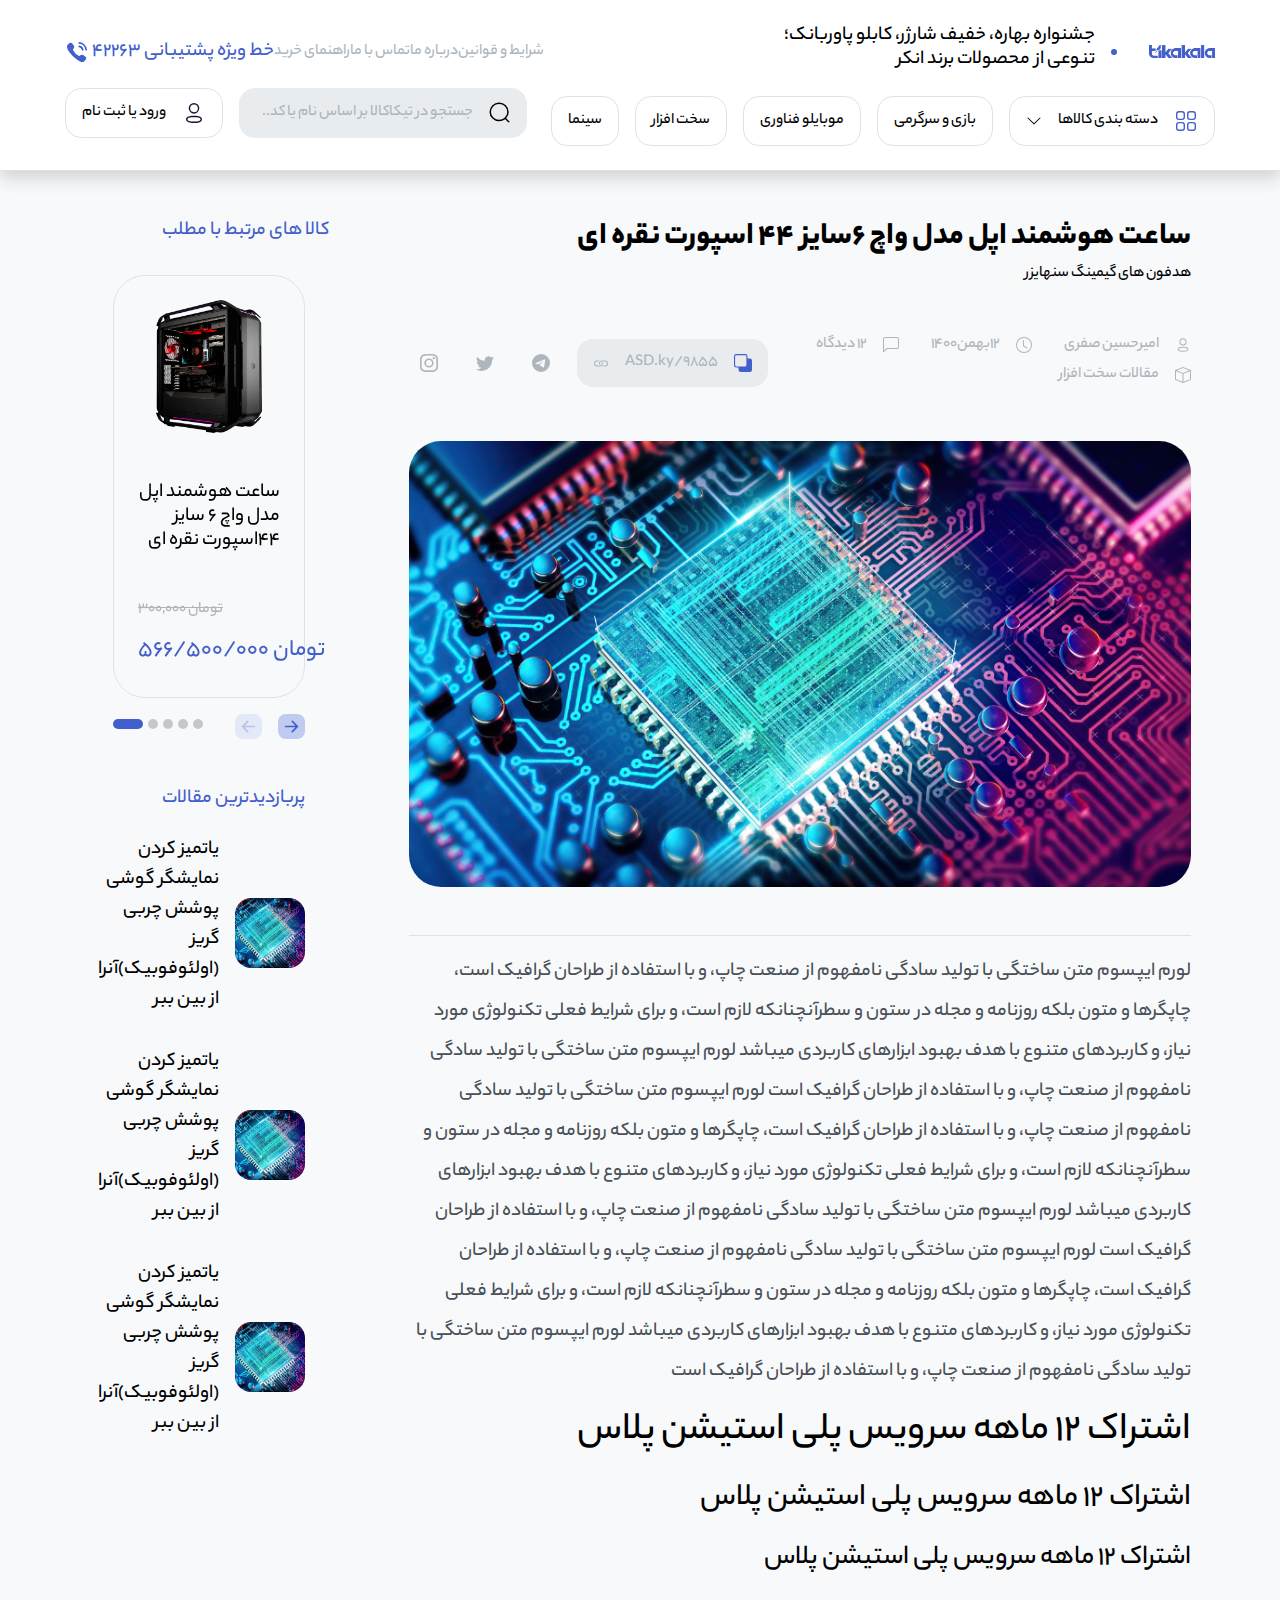
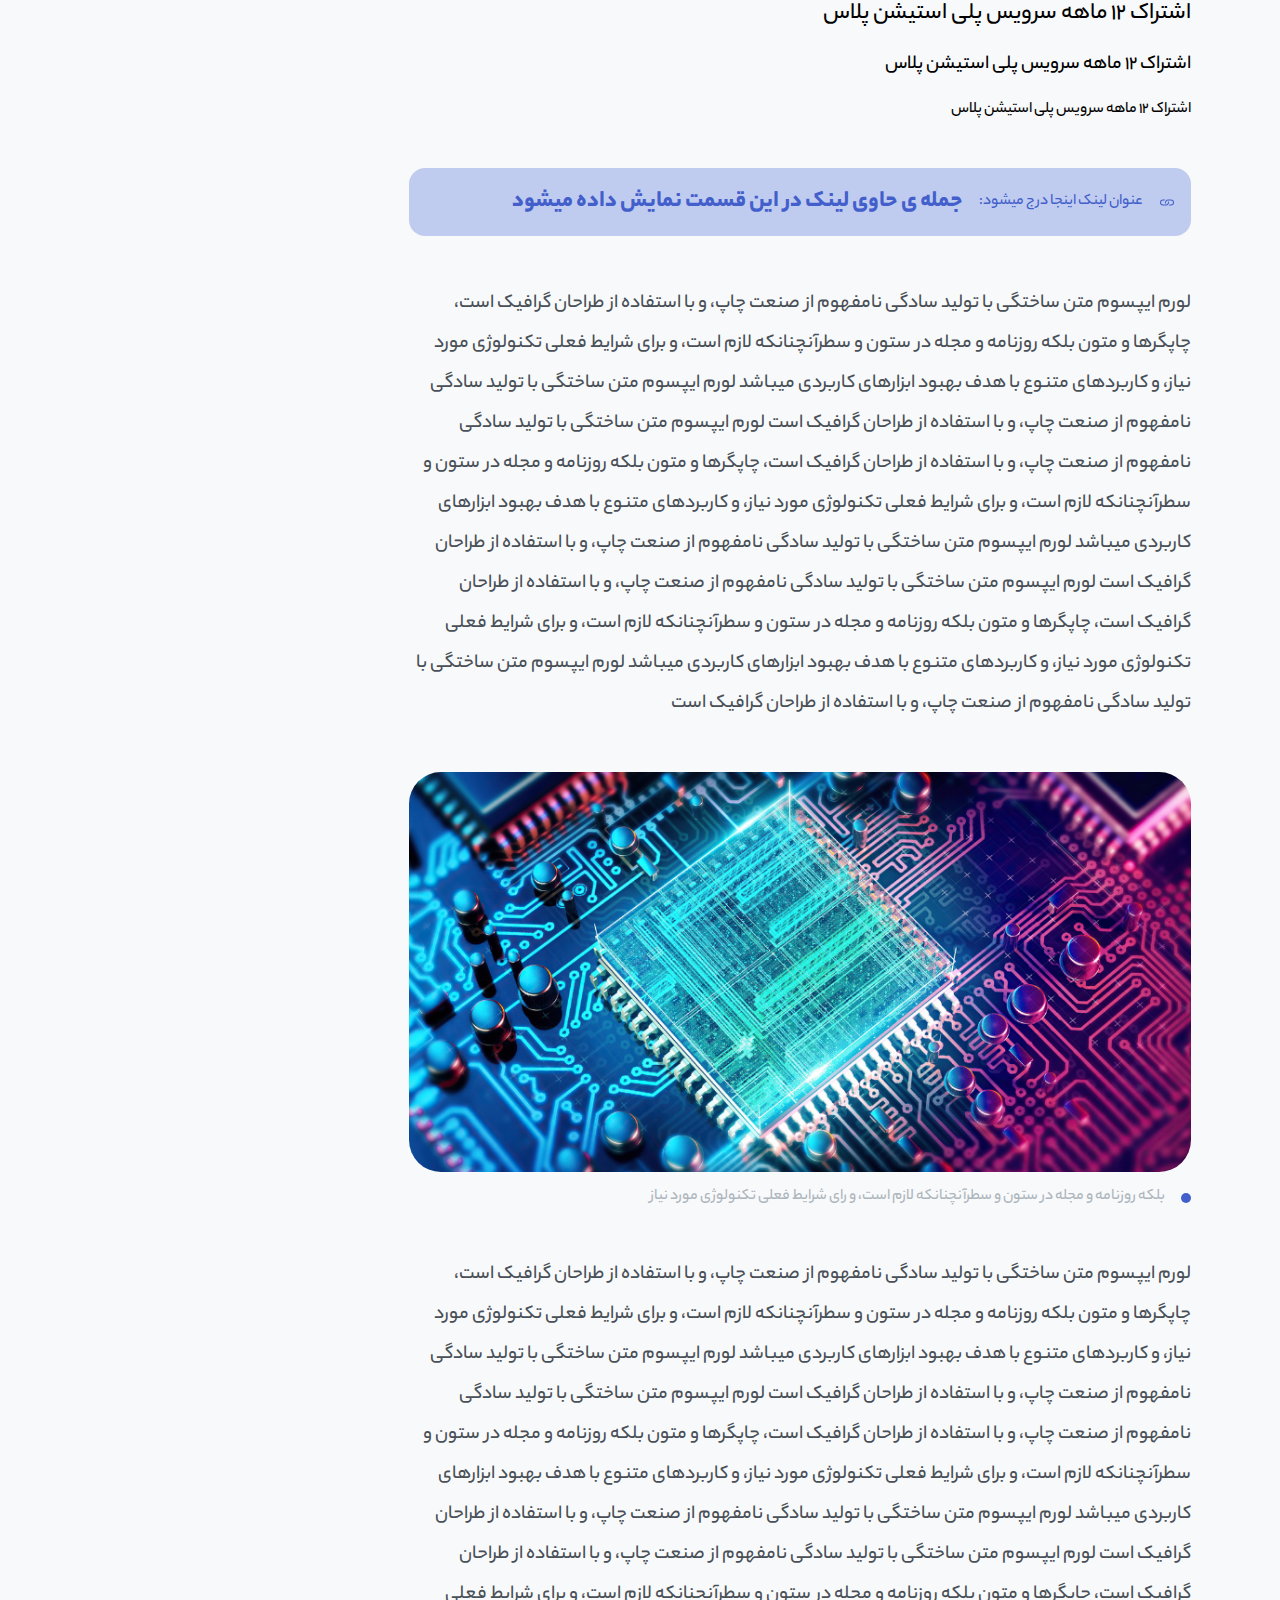
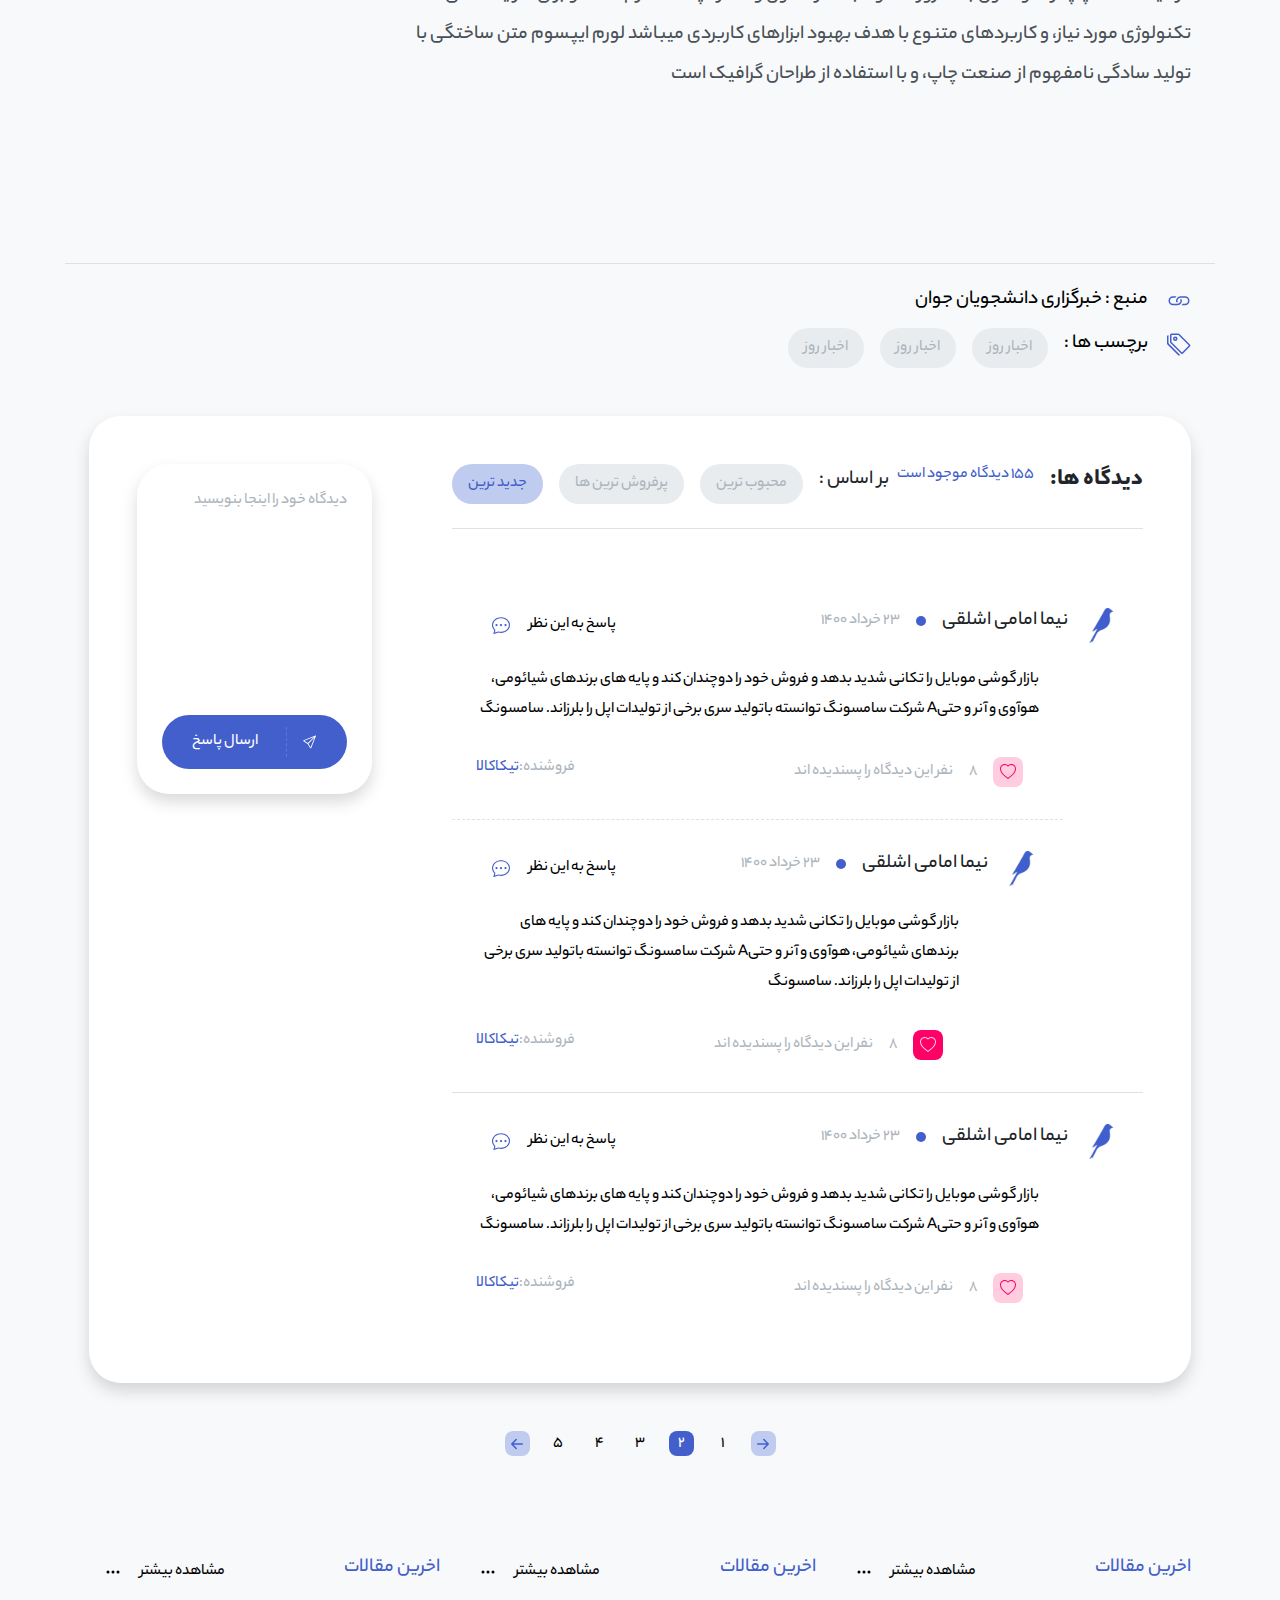
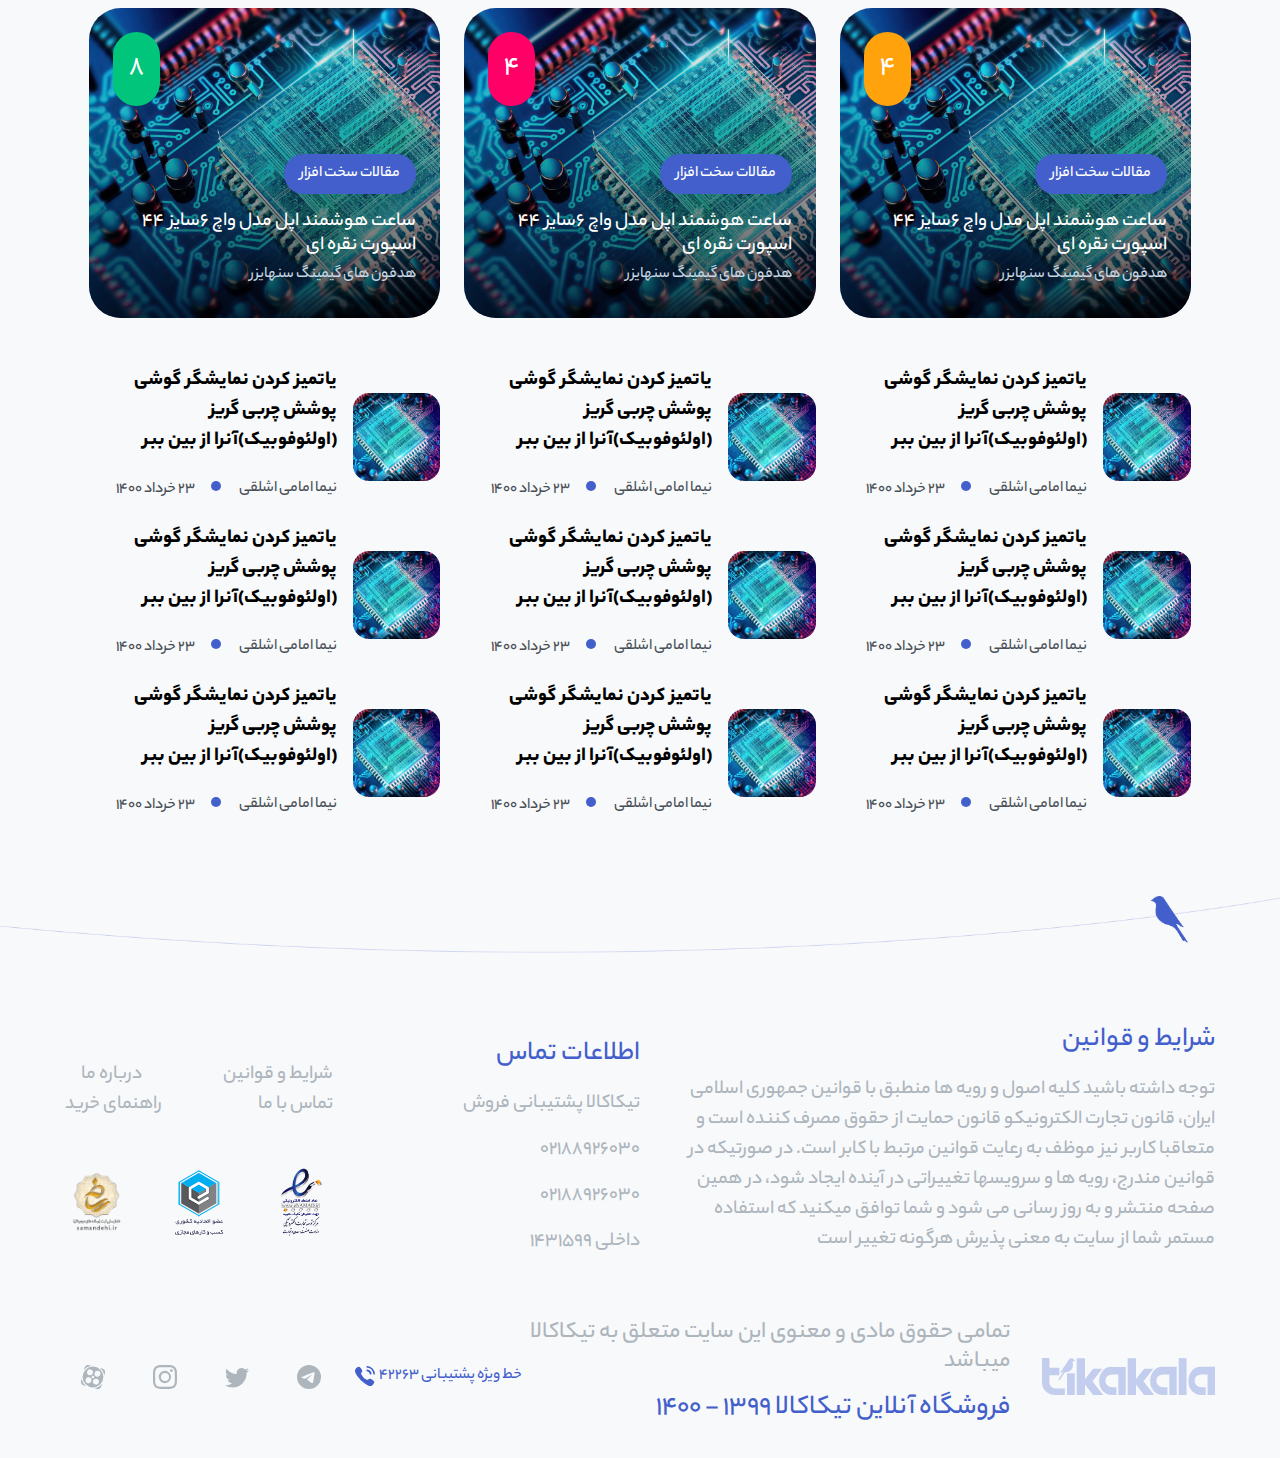
==== commit e4f10382: "fixed bugs" ====
--- a/blog-without-conclusion.html
+++ b/blog-without-conclusion.html
@@ -76,7 +76,7 @@
         <!--Bottom Side-->
         <div class="d-inline-flex align-items-center w-100">
             <!--Right Side-->
-            <ul class="w-50 dv-mq-991-w-auto d-inline-flex align-items-center list-unstyled mt-3">
+            <ul class="w-50 dv-mq-991-w-auto d-inline-flex align-items-center list-unstyled mt-3 dv-mq-991-m-0">
                 <li class="dv-ml-1">
                     <div class="dropdown">
                         <button id="dv-header-drop-down-btn" data-bs-toggle="dropdown" aria-expanded="false" class="dv-prl-1 dv-ptb-dot-75 text-nowrap dv-hover-text-indigo dv-header-links-holder-item dv-transition dv-hover-bg-darker-grey d-flex justify-content-center align-items-center fs-6 fw-normal border bg-white rounded-4 dv-mq-991-p-1">
@@ -142,7 +142,7 @@
     </main>
 </header>
 <!--Blog section-->
-<section class="w-100 d-flex justify-content-center mb-5">
+<section class="w-100 d-flex justify-content-center mb-5 dv-mq-991-mb-1">
     <div class="dv-w-1500 d-inline-flex dv-mq-991-d-flex dv-mq-991-flex-d-c">
         <!--Right Side-->
         <main class="p-4 dv-ml-2 w-75 dv-mq-991-w-100">
@@ -308,7 +308,7 @@
             <!--Shorter Thumbnail-->
             <img class="w-100 rounded-5 mb-3 dv-aspect-ratio-rect dv-object-fit  dv-mq-991-d-none" height="400vh" src="assets/base/img/img-thumbnail-1.jpg" alt="ساعت هوشمند اپل مدل واچ ۶سایز ۴۴ اسپورت نقره ای">
             <h6 class="dv-before-lil-circle d-inline-flex align-items-center dv-text-darker-grey mb-5 dv-mq-991-d-none">بلکه روزنامه و مجله در ستون و سطرآنچنانکه لازم است، و رای شرایط فعلی تکنولوژی مورد نیاز</h6>
-            <p class="dv-lh-40 fs-5 fw-normal dv-text-darkest-grey dv-mq-991-d-none">
+            <p class="dv-lh-40 fs-5 fw-normal dv-text-darkest-grey mb-5 dv-mq-991-d-none">
                 لورم ایپسوم متن ساختگی با تولید سادگی نامفهوم از صنعت چاپ، و با استفاده از طراحان گرافیک است، چاپگرها و متون بلکه روزنامه و مجله در ستون و سطرآنچنانکه لازم است، و برای شرایط
                 فعلی تکنولوژی مورد نیاز، و کاربردهای متنوع با هدف بهبود ابزارهای کاربردی میباشد لورم ایپسوم متن ساختگی با تولید سادگی نامفهوم از صنعت چاپ، و با استفاده از طراحان گرافیک است
                 لورم ایپسوم متن ساختگی با تولید سادگی نامفهوم از صنعت چاپ، و با استفاده از طراحان گرافیک است، چاپگرها و متون بلکه روزنامه و مجله در ستون و سطرآنچنانکه لازم است، و برای شرایط
@@ -332,7 +332,7 @@
                             <h6 class="dv-text-darker-grey mb-3"><del>300,000 تومان</del></h6>
                             <h4 class="dv-text-indigo text-nowrap">
                                 تومان
-                                <span class="fw-normaler">۵۶۶/۵۰۰/۰۰۰</span>
+                                <span class="fw-normal">۵۶۶/۵۰۰/۰۰۰</span>
                             </h4>
                         </div>
                     </a>
@@ -344,7 +344,7 @@
                             <h6 class="dv-text-darker-grey mb-3"><del>300,000 تومان</del></h6>
                             <h4 class="dv-text-indigo text-nowrap">
                                 تومان
-                                <span class="fw-normaler">۵۶۶/۵۰۰/۰۰۰</span>
+                                <span class="fw-normal">۵۶۶/۵۰۰/۰۰۰</span>
                             </h4>
                         </div>
                     </a>
@@ -356,7 +356,7 @@
                             <h6 class="dv-text-darker-grey mb-3"><del>300,000 تومان</del></h6>
                             <h4 class="dv-text-indigo text-nowrap">
                                 تومان
-                                <span class="fw-normaler">۵۶۶/۵۰۰/۰۰۰</span>
+                                <span class="fw-normal">۵۶۶/۵۰۰/۰۰۰</span>
                             </h4>
                         </div>
                     </a>
@@ -368,7 +368,7 @@
                             <h6 class="dv-text-darker-grey mb-3"><del>300,000 تومان</del></h6>
                             <h4 class="dv-text-indigo text-nowrap">
                                 تومان
-                                <span class="fw-normaler">۵۶۶/۵۰۰/۰۰۰</span>
+                                <span class="fw-normal">۵۶۶/۵۰۰/۰۰۰</span>
                             </h4>
                         </div>
                     </a>
@@ -380,7 +380,7 @@
                             <h6 class="dv-text-darker-grey mb-3"><del>300,000 تومان</del></h6>
                             <h4 class="dv-text-indigo text-nowrap">
                                 تومان
-                                <span class="fw-normaler">۵۶۶/۵۰۰/۰۰۰</span>
+                                <span class="fw-normal">۵۶۶/۵۰۰/۰۰۰</span>
                             </h4>
                         </div>
                     </a>
@@ -427,8 +427,8 @@
     </div>
 </section>
 <!--Comments Section-->
-<section class="w-100 d-flex justify-content-center mb-5">
-    <main class="dv-w-1500 mt-5 border-top p-4 dv-mq-991-border-0">
+<section class="w-100 d-flex justify-content-center mb-5 dv-mq-991-mb-1">
+    <main class="dv-w-1500 mt-5 dv-mq-991-mt-0 border-top p-4 dv-mq-991-border-0">
         <!--Source-->
         <h5 class="text-black mb-3">
             <svg class="dv-ml-1" xmlns="http://www.w3.org/2000/svg" width="24" height="24" fill="#435FCB" viewBox="0 0 16 16">
@@ -463,7 +463,7 @@
             </a>
         </div>
         <!--Comments-->
-        <div class="bg-white p-5 shadow rounded-5 d-inline-flex w-100 mb-5 dv-mq-991-p-1">
+        <div class="bg-white p-5 shadow rounded-5 d-inline-flex w-100 mb-5 dv-mq-991-mb-0 dv-mq-991-p-1">
             <!--Right Side-->
             <div class="w-75 dv-mq-991-w-100 dv-mq-991-m-0 dv-ml-5">
                 <!--Top Side-->
@@ -785,7 +785,7 @@
                     <h6 class="dv-text-darker-grey mb-3"><del>300,000 تومان</del></h6>
                     <h4 class="dv-text-indigo">
                         تومان
-                        <span class="fw-normaler">۵۶۶/۵۰۰/۰۰۰</span>
+                        <span class="fw-normal">۵۶۶/۵۰۰/۰۰۰</span>
                     </h4>
                 </div>
             </a>
@@ -797,7 +797,7 @@
                     <h6 class="dv-text-darker-grey mb-3"><del>300,000 تومان</del></h6>
                     <h4 class="dv-text-indigo">
                         تومان
-                        <span class="fw-normaler">۵۶۶/۵۰۰/۰۰۰</span>
+                        <span class="fw-normal">۵۶۶/۵۰۰/۰۰۰</span>
                     </h4>
                 </div>
             </a>
@@ -809,7 +809,7 @@
                     <h6 class="dv-text-darker-grey mb-3"><del>300,000 تومان</del></h6>
                     <h4 class="dv-text-indigo">
                         تومان
-                        <span class="fw-normaler">۵۶۶/۵۰۰/۰۰۰</span>
+                        <span class="fw-normal">۵۶۶/۵۰۰/۰۰۰</span>
                     </h4>
                 </div>
             </a>
@@ -821,7 +821,7 @@
                     <h6 class="dv-text-darker-grey mb-3"><del>300,000 تومان</del></h6>
                     <h4 class="dv-text-indigo">
                         تومان
-                        <span class="fw-normaler">۵۶۶/۵۰۰/۰۰۰</span>
+                        <span class="fw-normal">۵۶۶/۵۰۰/۰۰۰</span>
                     </h4>
                 </div>
             </a>
@@ -833,7 +833,7 @@
                     <h6 class="dv-text-darker-grey mb-3"><del>300,000 تومان</del></h6>
                     <h4 class="dv-text-indigo">
                         تومان
-                        <span class="fw-normaler">۵۶۶/۵۰۰/۰۰۰</span>
+                        <span class="fw-normal">۵۶۶/۵۰۰/۰۰۰</span>
                     </h4>
                 </div>
             </a>
--- a/assets/base/css/style.css
+++ b/assets/base/css/style.css
@@ -174,6 +174,8 @@
 @media (max-width: 991px) {
     .p-4 {padding: 1rem !important;}
     .dv-w-1500 {width: 100% !important;}
+    p.dv-lh-30,p.dv-lh-40 {line-height: 20px !important;}
+    p.fs-5 {font-size: 1rem !important}
     header > main{padding: 1rem !important;}
     header > main.pb-4{padding-bottom: 1rem !important;}
     header > main.pt-4{padding-top: 1rem !important;}
@@ -201,6 +203,8 @@
     .dv-mq-991-d-inline-flex {display: inline-flex !important;}
     .dv-mq-991-mb-3 {margin-bottom: 1.5rem !important;}
     .dv-mq-991-mb-1 {margin-bottom: .5rem !important;}
+    .dv-mq-991-mt-0 {margin-top: 0rem !important;}
+    .dv-mq-991-mb-0 {margin-bottom: 0rem !important;}
     .dv-mq-991-mb-3rem {margin-bottom: 3rem !important;}
     .dv-mq-991-p-1 {padding: 1rem !important;}
     .dv-mq-991-border-0 {border: none !important;}
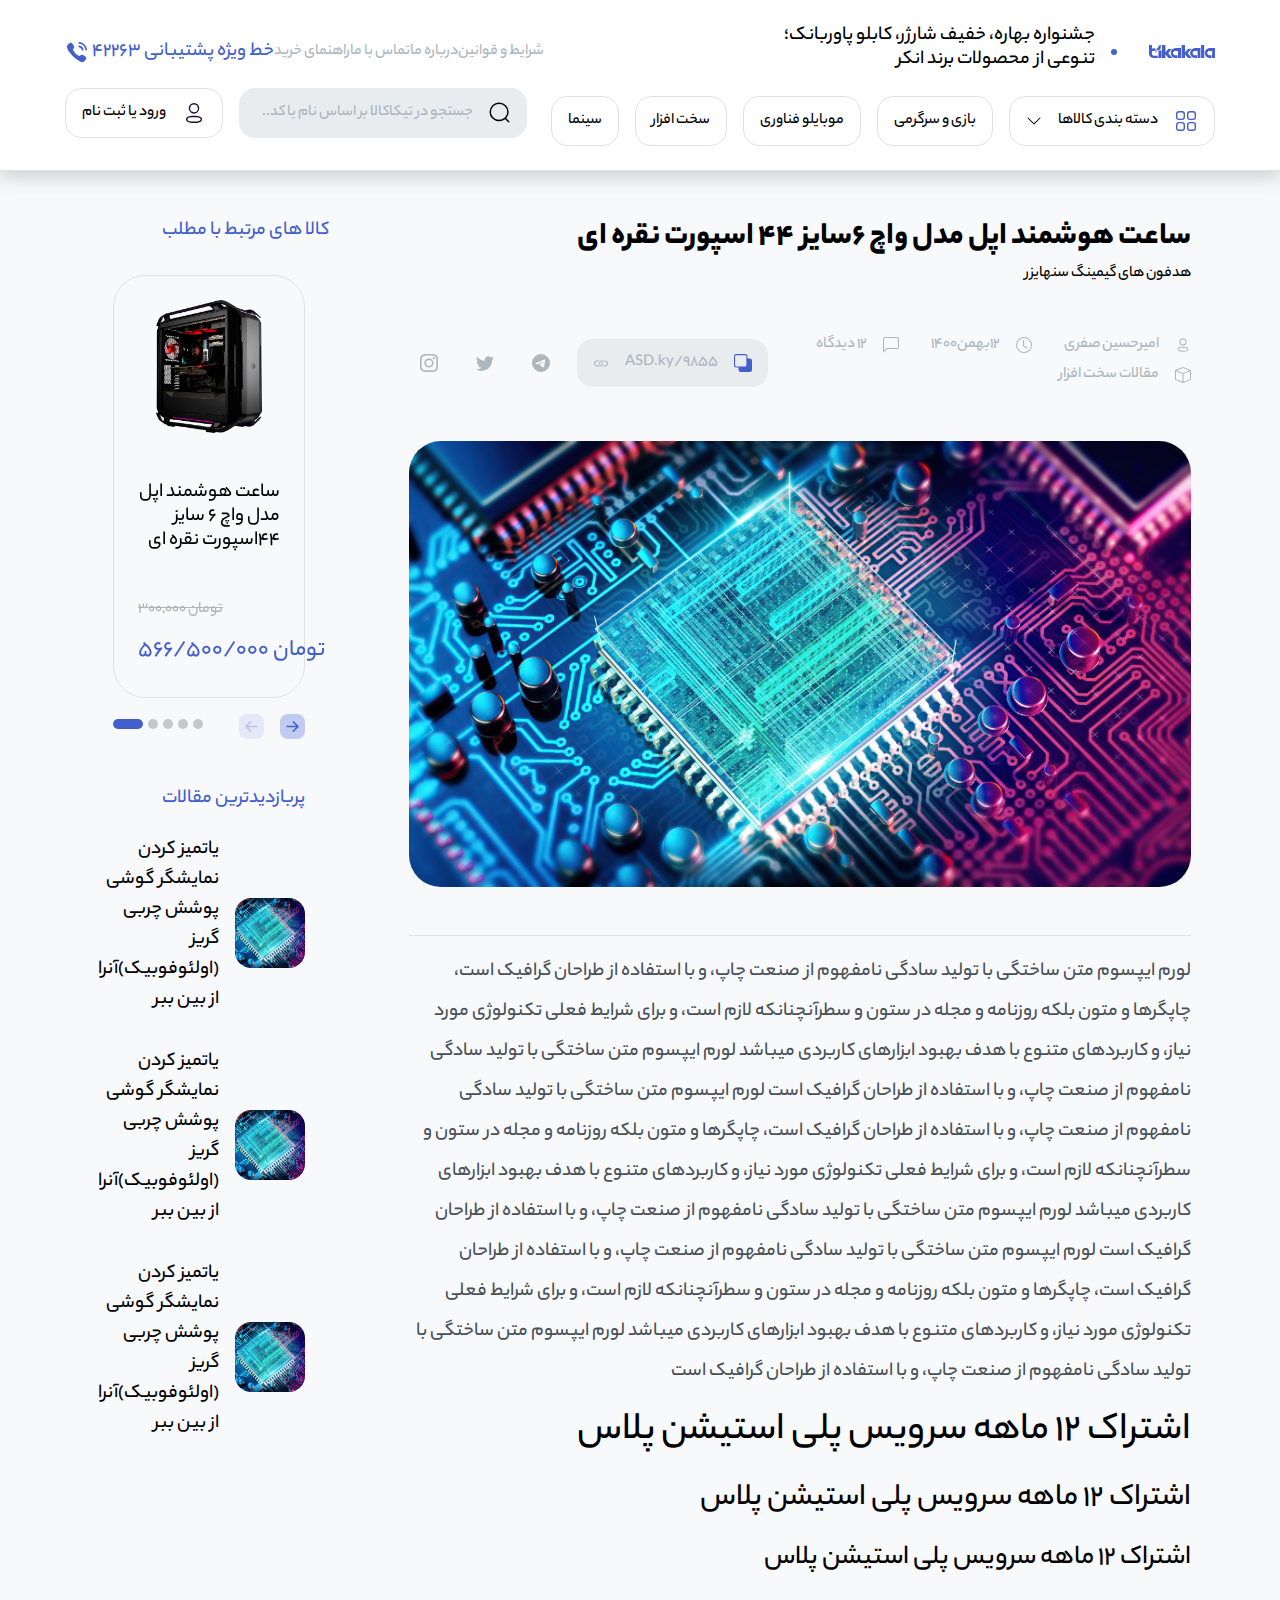
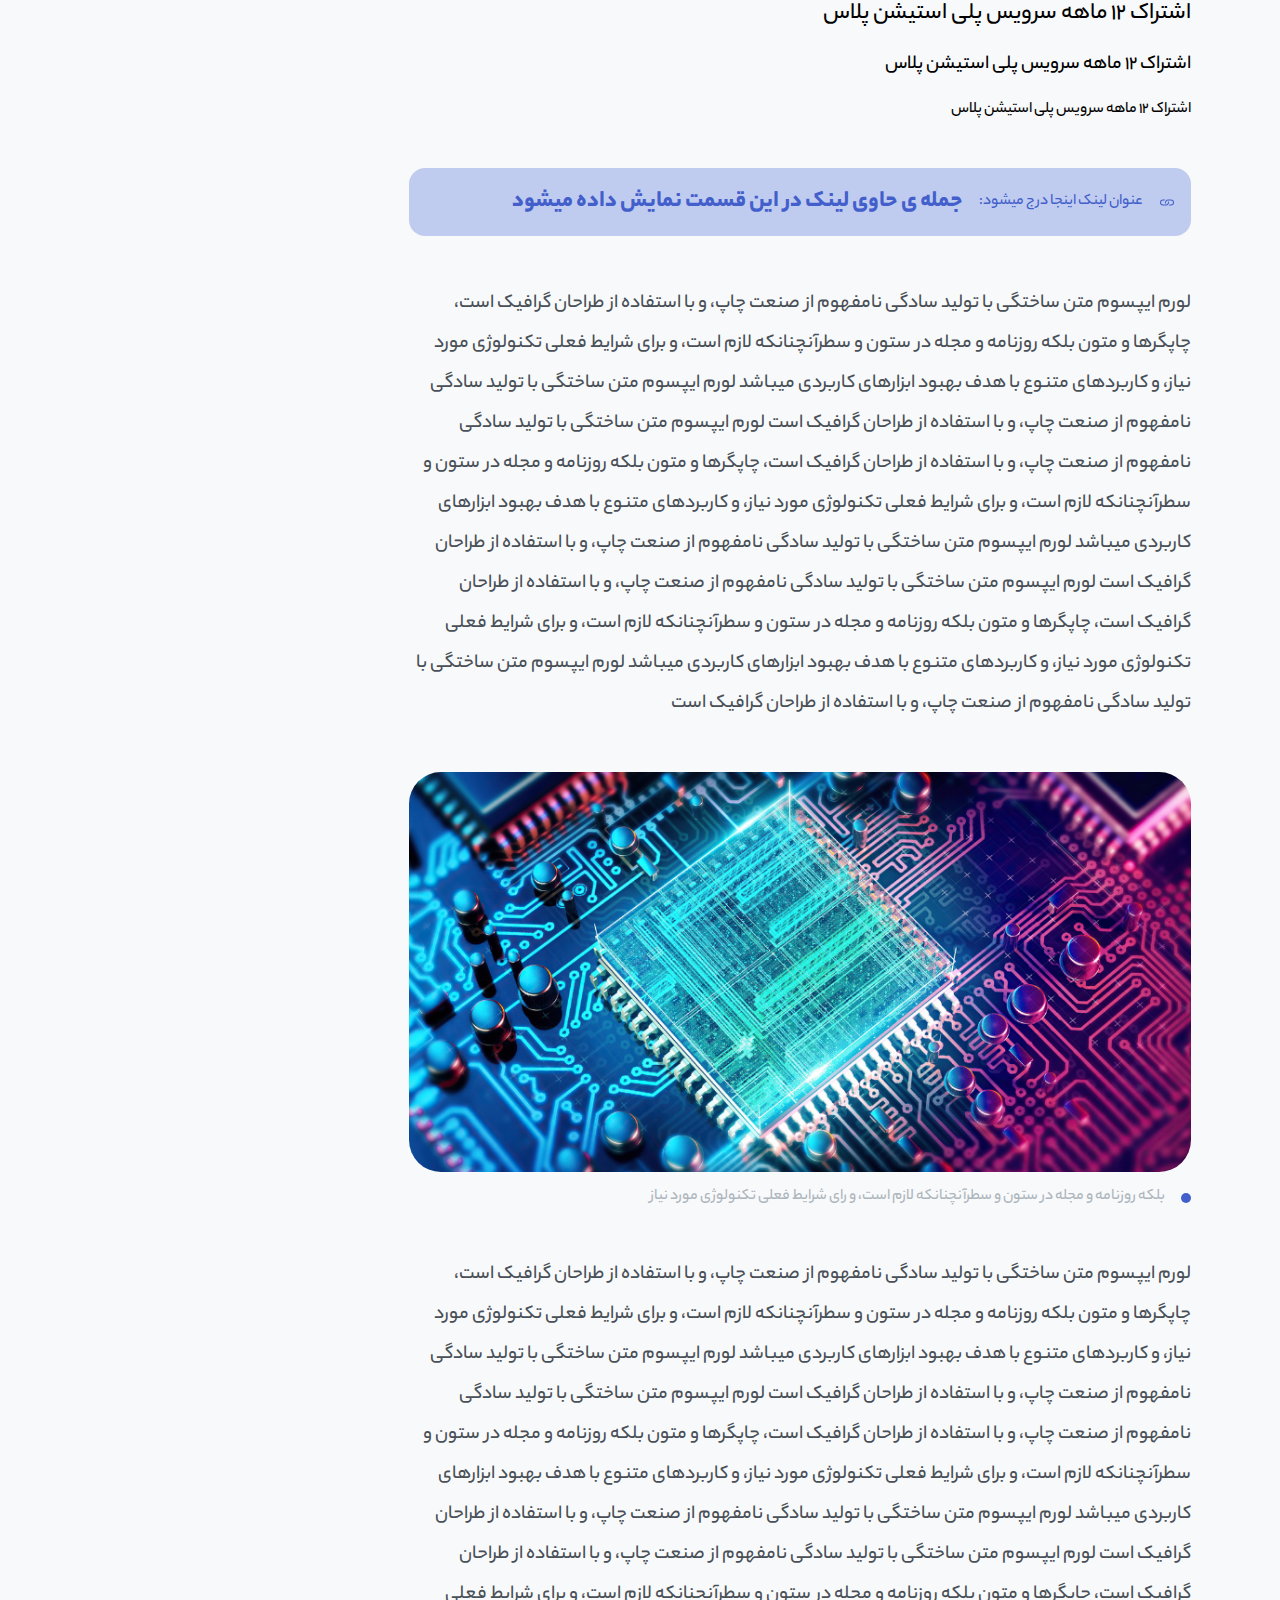
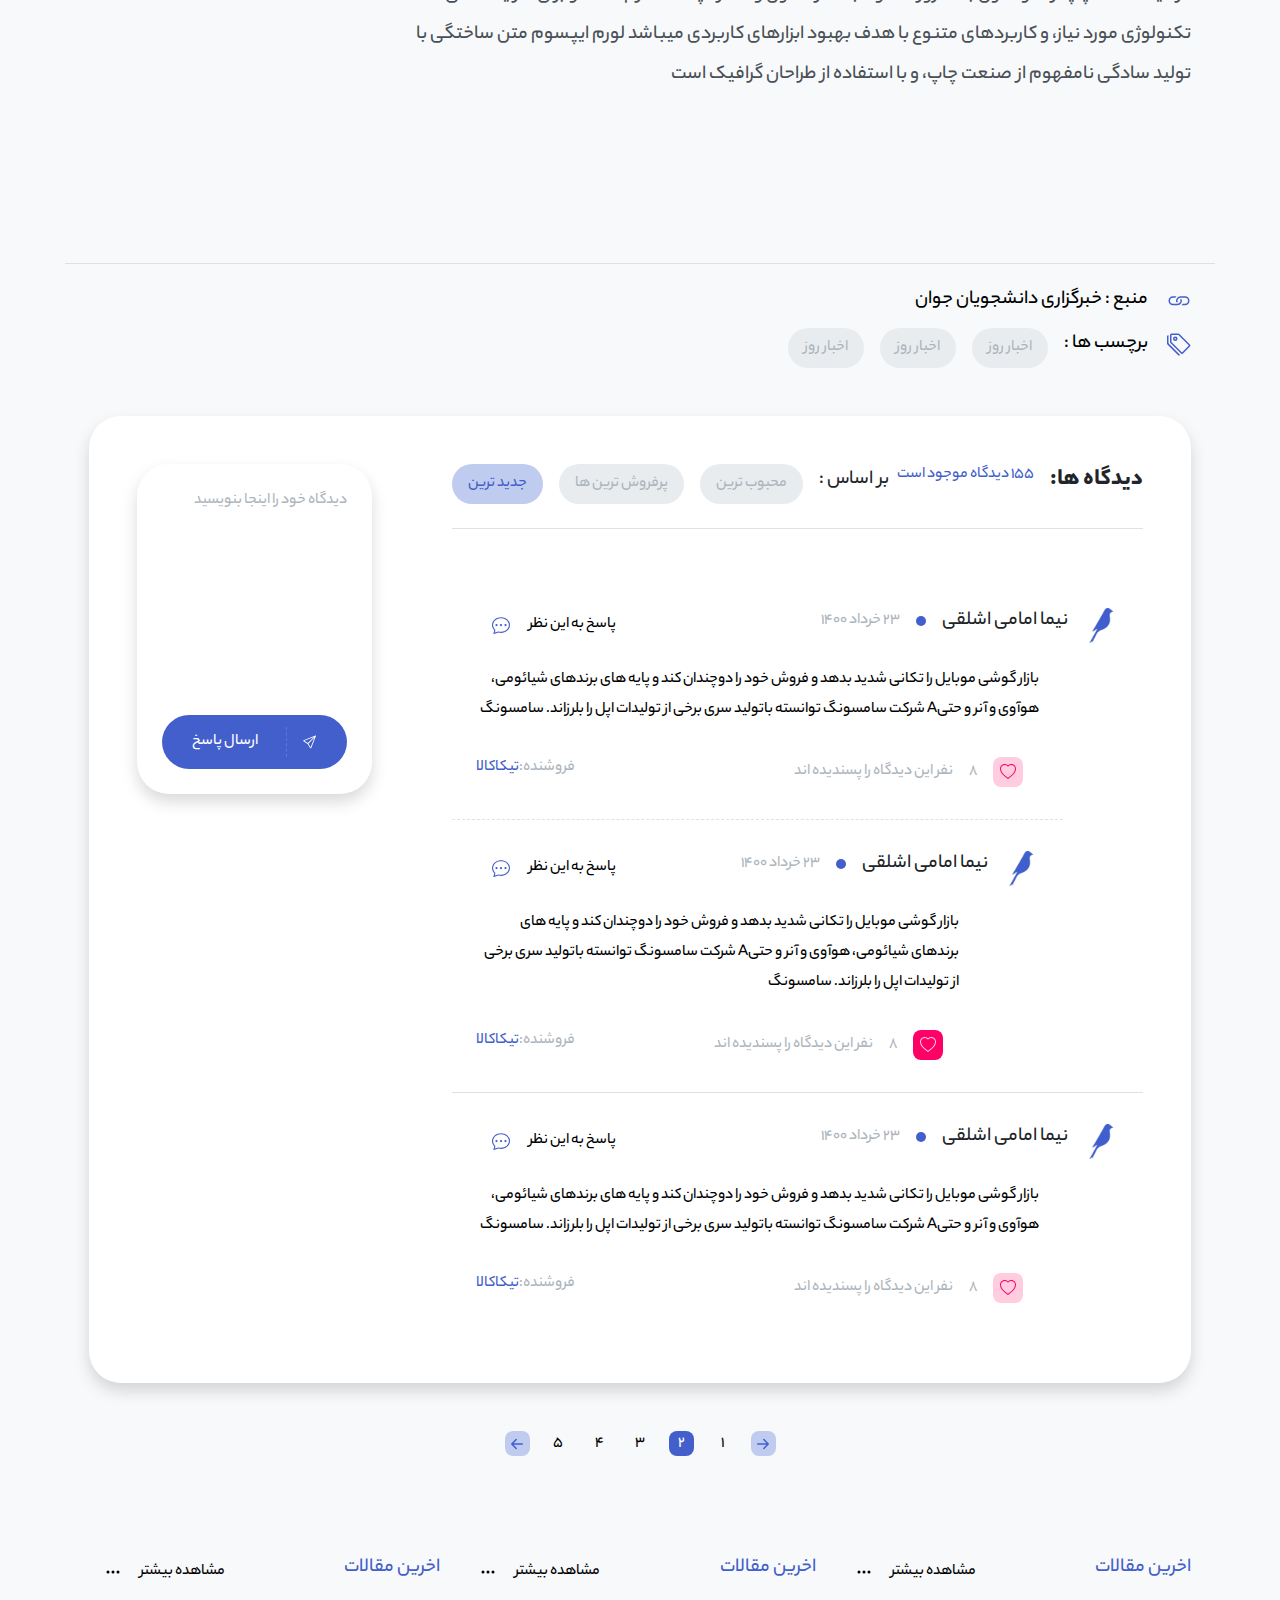
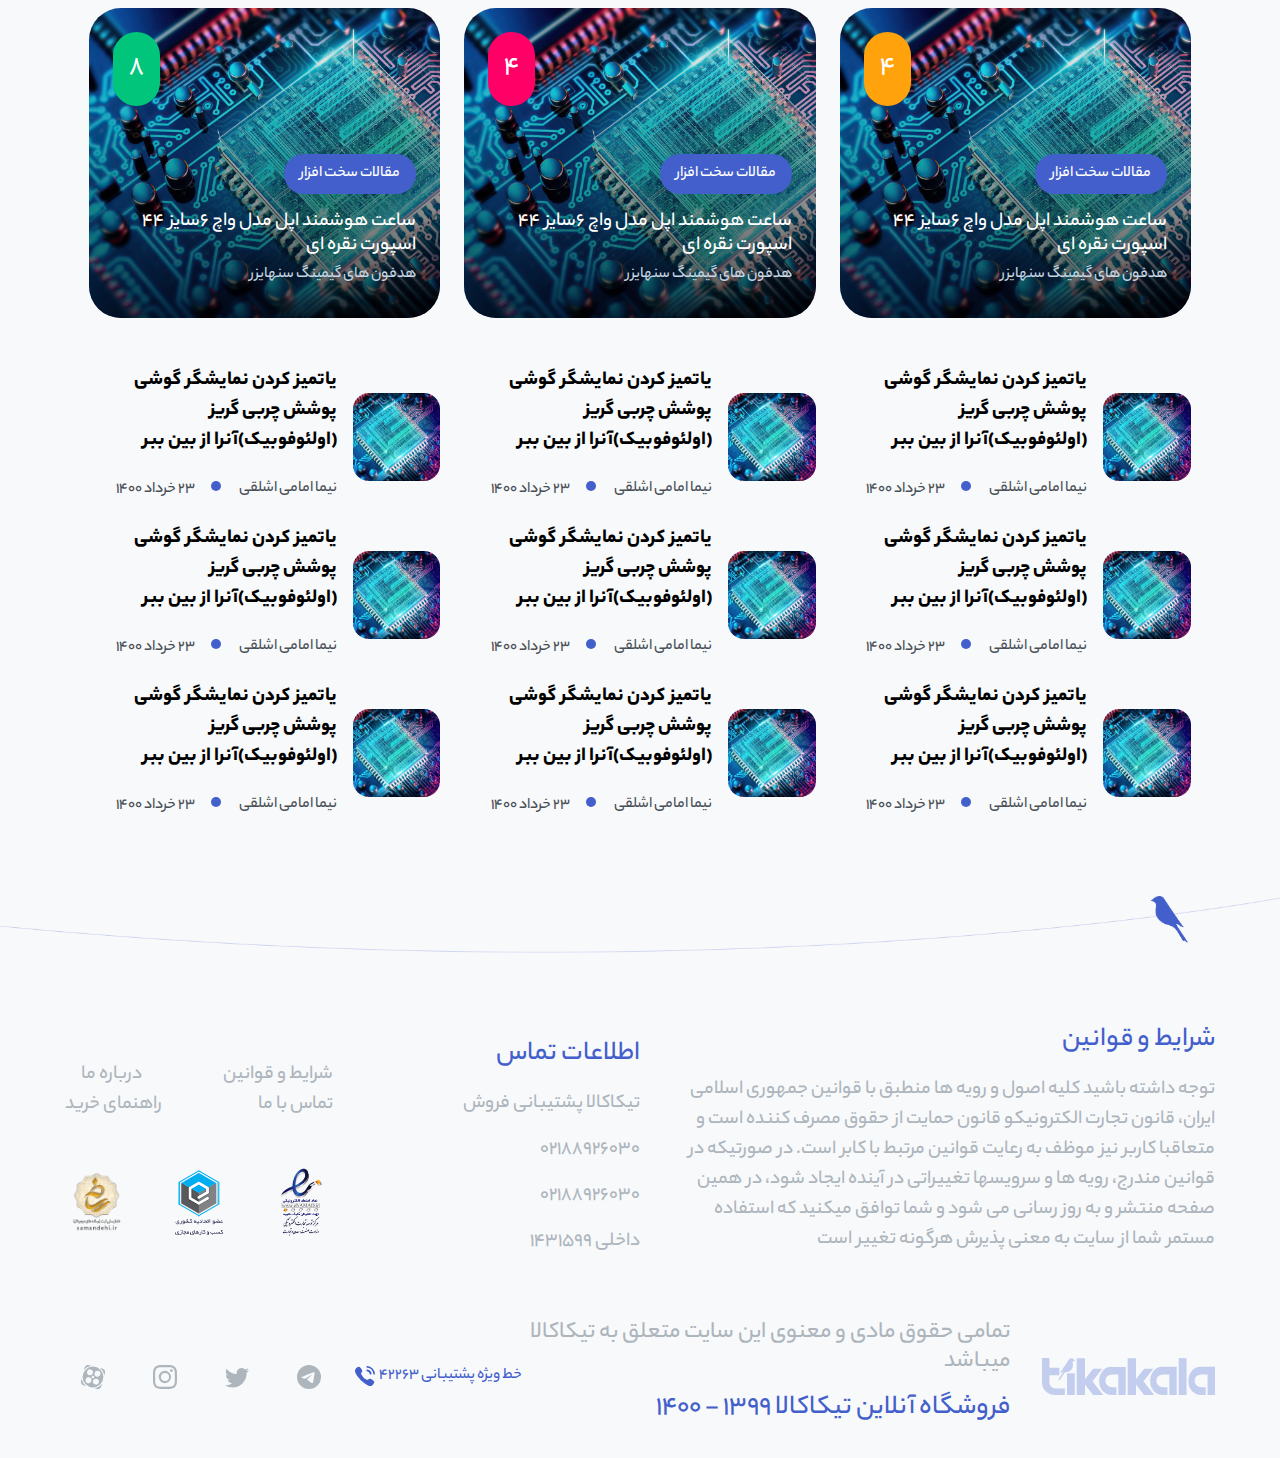
==== commit 2ecb971e: "fixed bugs :))" ====
--- a/blog-without-conclusion.html
+++ b/blog-without-conclusion.html
@@ -28,7 +28,7 @@
 <header class="w-100 d-flex justify-content-center align-items-center border-bottom shadow bg-white mb-4 dv-mq-991-m-0 dv-mq-991-shadow-0 dv-mq-991-border-0">
     <main class="dv-w-1500 pt-4 pb-4 dv-z-index-3">
         <!--Top Side-->
-        <div class="d-inline-flex align-items-center w-100">
+        <div class="d-inline-flex align-items-center w-100 dv-mq-991-mb-1">
             <!--Right Side-->
             <div class="d-inline-flex align-items-center w-50 dv-ml-15 dv-mq-991-m-0">
                 <a class="w-25 dv-mq-991-w-100 dv-ml-2" href="index.html"><img width="100%" src="assets/base/img/logo/img-logo-typography.png" alt="تیکاکالا"></a>
--- a/assets/base/css/style.css
+++ b/assets/base/css/style.css
@@ -55,7 +55,7 @@
 .dv-object-fit {object-fit: cover;}
 .dv-bg-green {background-color: var(--green);}
 .dv-conclusion-card-details {transform: translateY(-40px) !important;border-top-left-radius: 2rem;border-top-right-radius: 2rem;}
-.dv-number-conclusion {transform: translateY(-50px)}
+.dv-number-conclusion {transform: translateY(-20px)}
 .dv-lh-30 {line-height: 30px;}
 .dv-conclusion-card-pros > li:before {background-image: url("../img/icons/img-check.svg");}
 .dv-conclusion-card-cons > li:before {background-image: url("../img/icons/img-X.svg");}
@@ -63,7 +63,7 @@
 .swiper-pagination:not(.dv-rtl) .swiper-pagination-bullet:not(:last-of-type) {margin-right: 5px !important;}
 .swiper-pagination.dv-rtl .swiper-pagination-bullet:not(:last-of-type) {margin-left: 5px !important;}
 .swiper-pagination-bullet{width: 10px !important;height: 10px !important;transition: .3s}
-.swiper-button-prev, .swiper-button-next {/* width: 25px !important; */height: 25px !important;}
+.swiper-button-prev, .swiper-button-next {width: 25px !important; height: 25px !important;}
 .swiper-button-prev:after,
 .swiper-button-next:after{content: '' !important;}
 .dv-comment-filter.active {background-color: var(--light-blue);color: var(--indigo) !important;}
@@ -174,7 +174,7 @@
 @media (max-width: 991px) {
     .p-4 {padding: 1rem !important;}
     .dv-w-1500 {width: 100% !important;}
-    p.dv-lh-30,p.dv-lh-40 {line-height: 20px !important;}
+    p.dv-lh-30,p.dv-lh-40 {line-height: 25px !important;}
     p.fs-5 {font-size: 1rem !important}
     header > main{padding: 1rem !important;}
     header > main.pb-4{padding-bottom: 1rem !important;}
@@ -186,6 +186,7 @@
     .dv-conclusion-card-details > div:nth-of-type(2){height: 20rem;overflow: scroll;margin-bottom: 1rem;}
     .dv-home-first-section-slider .swiper-slide {height: 250px !important;}
     body {background-color: white !important;}
+    .dv-number-conclusion {transform: translateY(-10px)}
 
     .dv-mq-991-d-none {display: none !important;}
     .dv-mq-991-d-block {display: block !important;}
